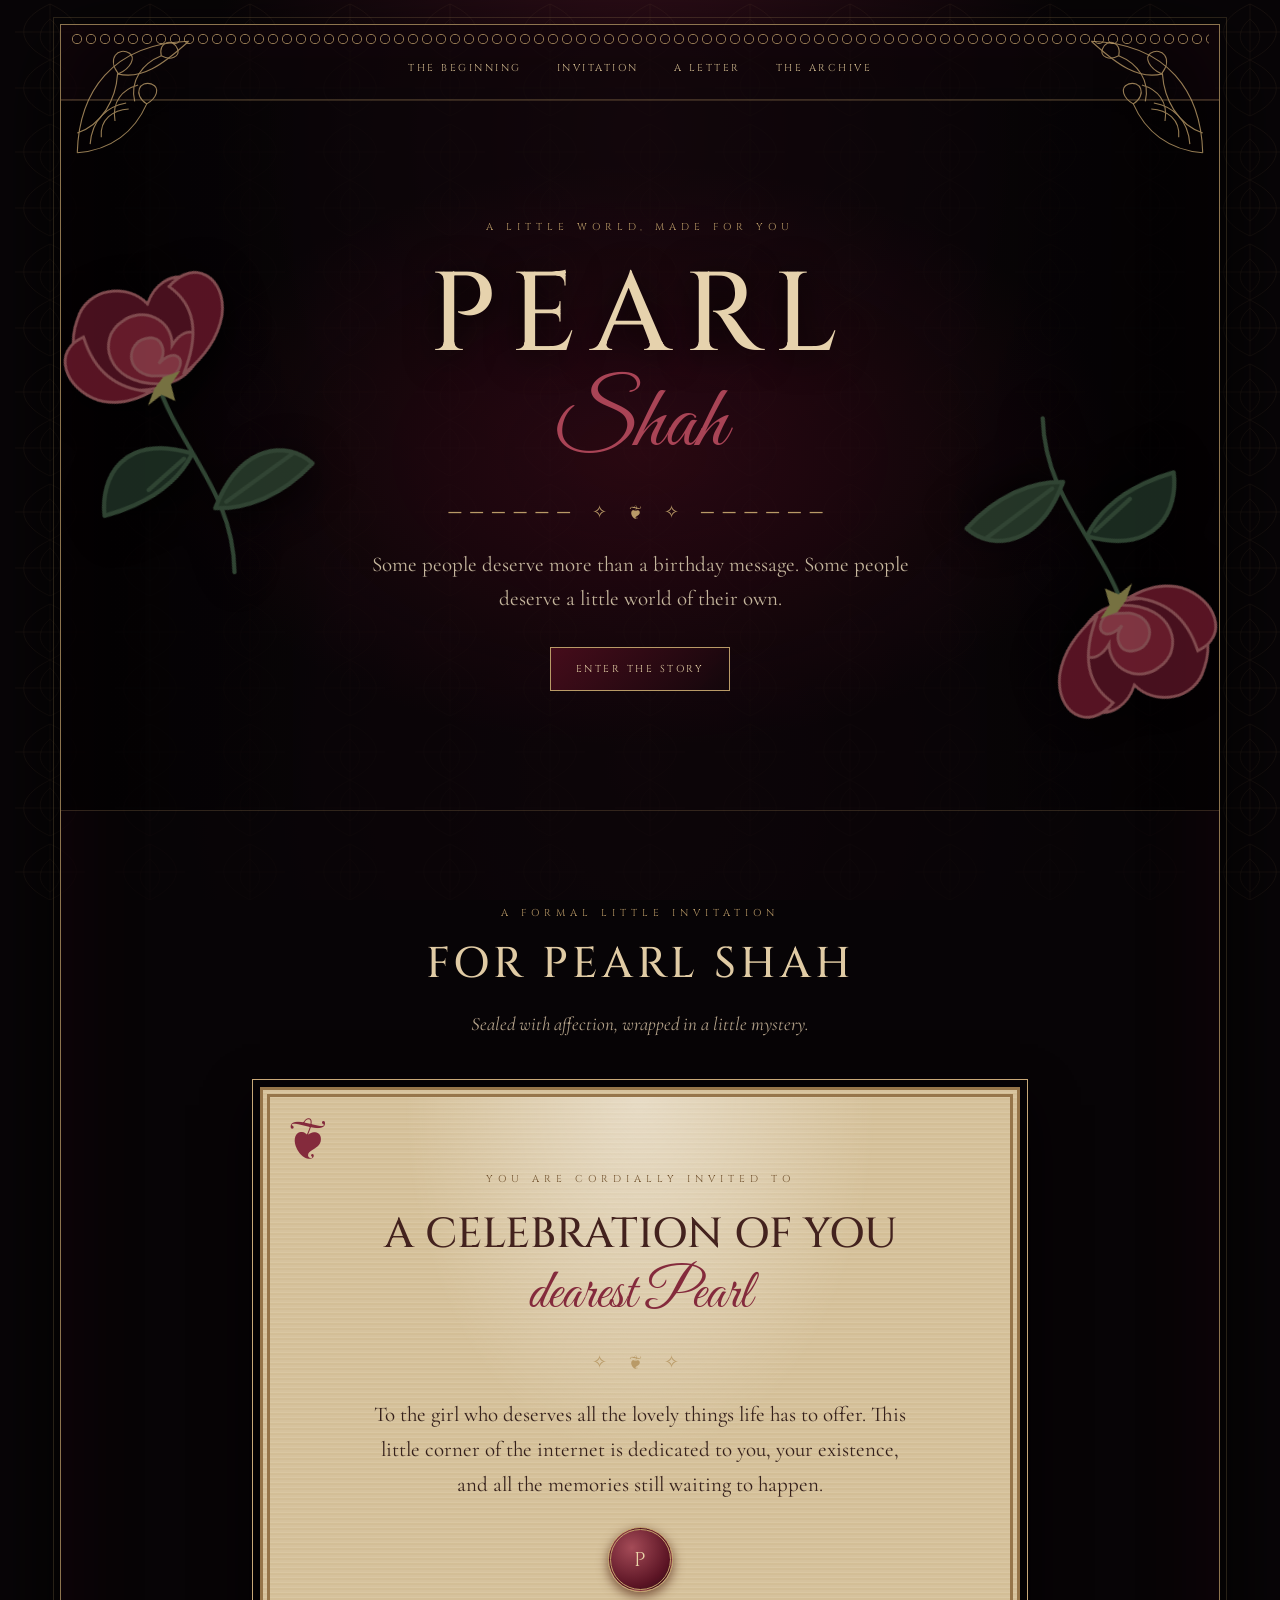
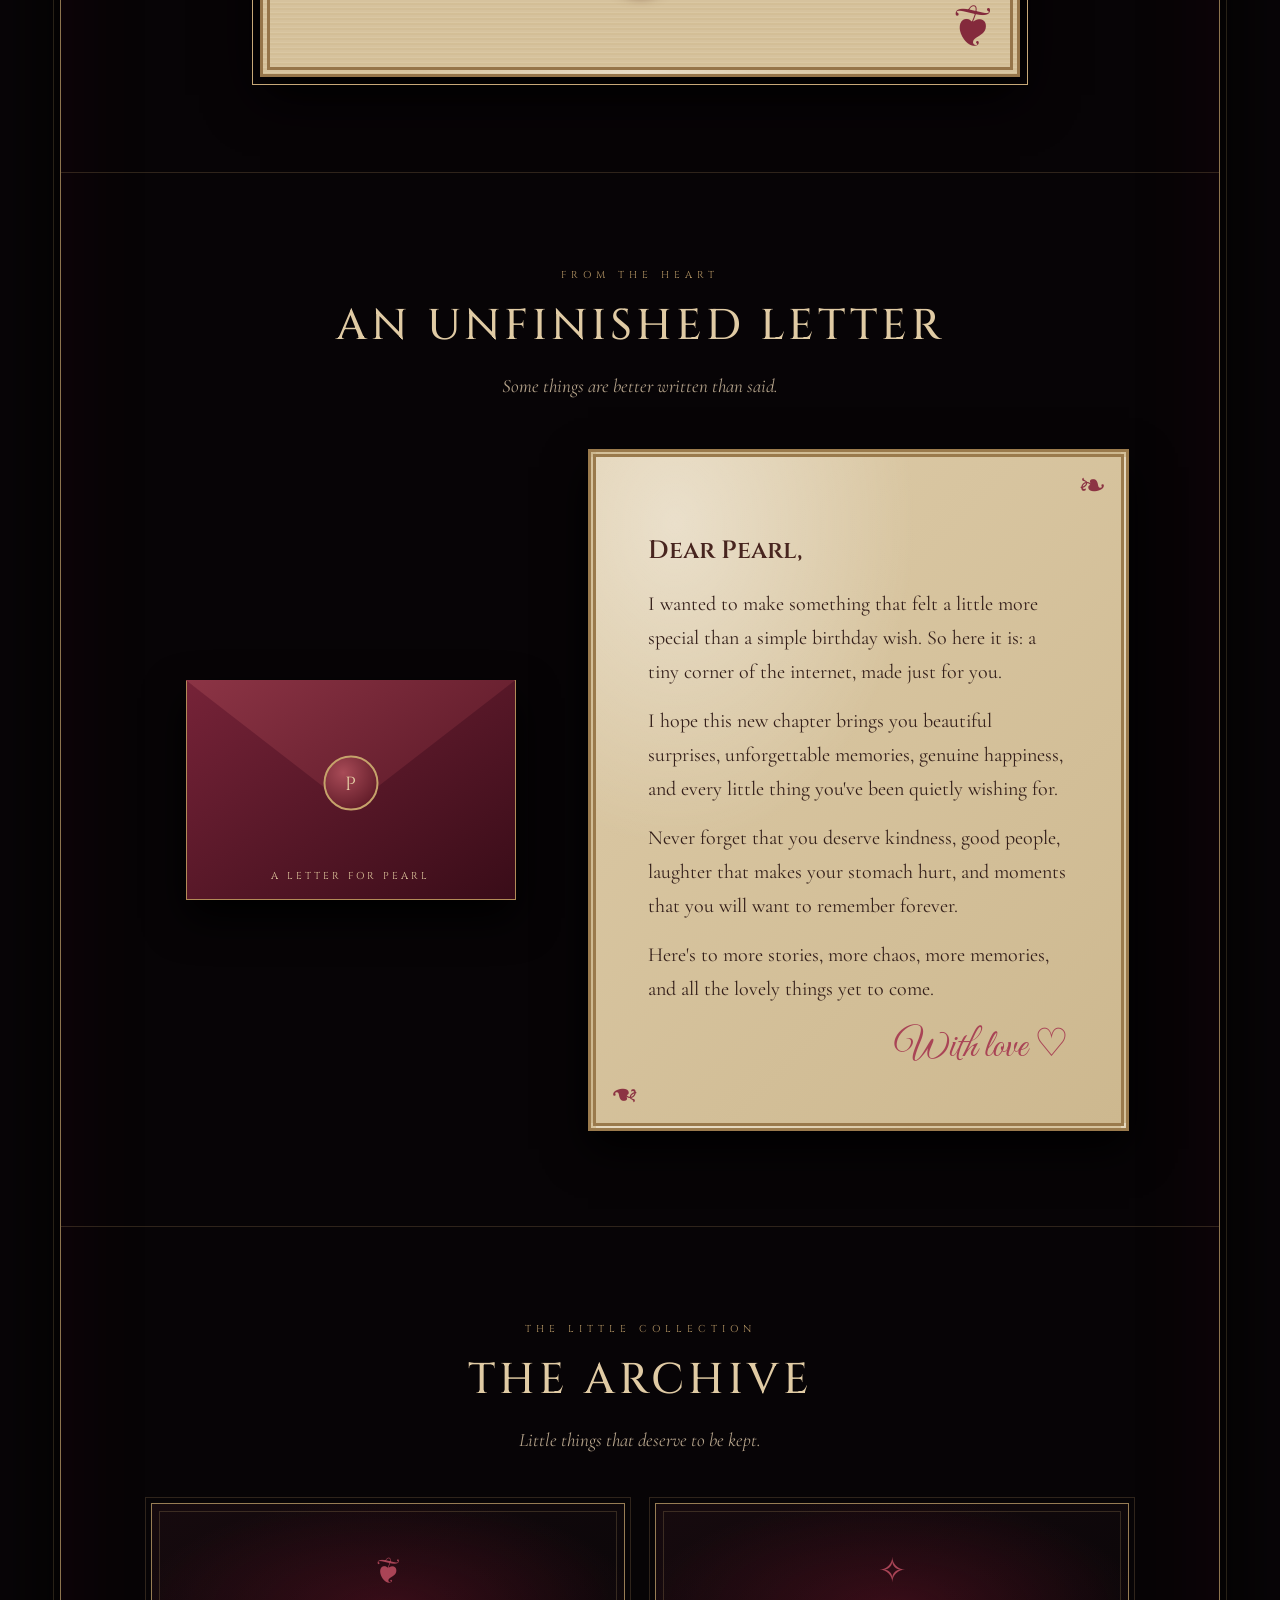
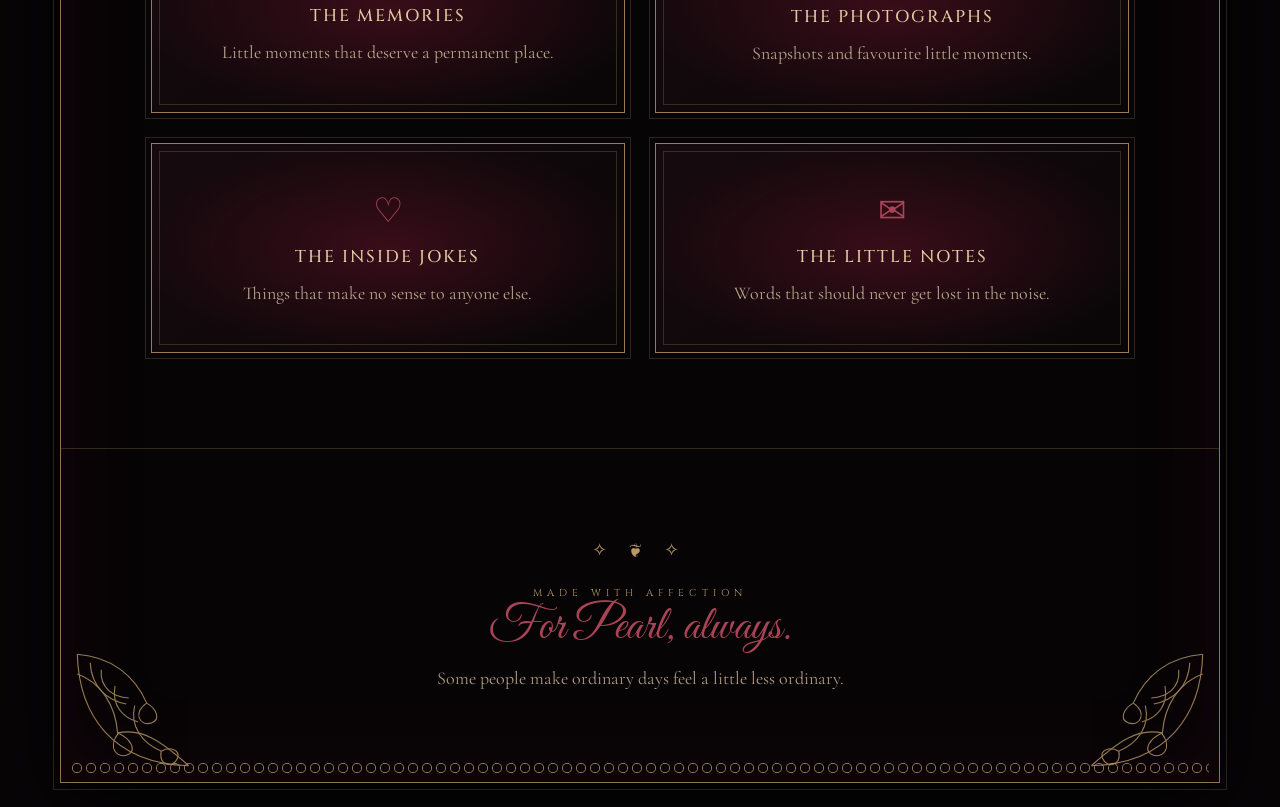
==== index.html @ f8aeea73 "Redesign Pearl Shah birthday website with gothic details and interactive sections" ====
<!DOCTYPE html>
<html lang="en">
<head>
<meta charset="UTF-8">
<meta name="viewport" content="width=device-width, initial-scale=1">
<meta name="theme-color" content="#090507">
<title>For Pearl Shah ♡</title>
<link rel="preconnect" href="https://fonts.googleapis.com">
<link href="https://fonts.googleapis.com/css2?family=Cinzel:wght@400;500;600;700&family=Cormorant+Garamond:ital,wght@0,400;0,500;0,600;1,400;1,500&family=Great+Vibes&display=swap" rel="stylesheet">
<style>
:root{--night:#080507;--wine:#260811;--red:#7d1d31;--rose:#a13a4d;--gold:#b99a67;--lightgold:#e0cba4;--paper:#d8c5a0;--ink:#35201b}
*{box-sizing:border-box}html{scroll-behavior:smooth;scroll-padding-top:25px}body{margin:0;background:#080507;color:var(--lightgold);font-family:'Cormorant Garamond',serif;overflow-x:hidden}
body:before{content:"";position:fixed;inset:0;z-index:-2;background:radial-gradient(ellipse at 50% 15%,#39101d 0,transparent 48%),radial-gradient(ellipse at 50% 85%,#210a12 0,transparent 50%),#080507}
body:after{content:"";position:fixed;inset:0;z-index:-1;pointer-events:none;opacity:.22;background-image:url("data:image/svg+xml,%3Csvg xmlns='http://www.w3.org/2000/svg' width='100' height='120' viewBox='0 0 100 120'%3E%3Cg fill='none' stroke='%23a27c50' stroke-width='.7' opacity='.65'%3E%3Cpath d='M50 4C15 20 15 43 50 60C85 43 85 20 50 4ZM50 60C15 77 15 100 50 116C85 100 85 77 50 60ZM50 4V116M15 32H85M15 88H85'/%3E%3Cpath d='M50 19C37 30 37 43 50 52C63 43 63 30 50 19ZM50 68C37 79 37 92 50 101C63 92 63 79 50 68Z'/%3E%3C/g%3E%3C/svg%3E");background-size:100px 120px}
a{color:inherit;text-decoration:none}button{font:inherit}.shell{width:min(1160px,94%);margin:24px auto;border:1px solid rgba(185,154,103,.75);outline:1px solid rgba(185,154,103,.2);outline-offset:6px;position:relative;background:rgba(8,5,7,.78);box-shadow:0 20px 80px #000,inset 0 0 90px rgba(88,13,31,.15)}
.shell:before,.shell:after{content:"";position:absolute;left:10px;right:10px;height:12px;pointer-events:none;opacity:.8;background:radial-gradient(circle at 6px 6px,transparent 4px,var(--gold) 4.5px,transparent 5.5px);background-size:14px 12px}
.shell:before{top:8px}.shell:after{bottom:8px}
.corner{position:absolute;width:120px;height:120px;z-index:3;pointer-events:none;color:var(--gold);opacity:.8}.corner svg{width:100%;height:100%}.corner.tl{top:12px;left:12px}.corner.tr{top:12px;right:12px;transform:scaleX(-1)}.corner.bl{bottom:12px;left:12px;transform:scaleY(-1)}.corner.br{bottom:12px;right:12px;transform:scale(-1)}
.topline{height:1px;background:linear-gradient(90deg,transparent,var(--gold),transparent);margin:0 9%}
nav{display:flex;justify-content:center;align-items:center;gap:clamp(12px,3vw,35px);flex-wrap:wrap;padding:36px 20px 24px;border-bottom:1px solid rgba(185,154,103,.28)}
nav a,.eyebrow,.btn{font-family:'Cinzel',serif;text-transform:uppercase;letter-spacing:2.5px;font-size:10px}
nav a{color:#d0b98e;transition:.3s}nav a:hover{color:white;text-shadow:0 0 12px #a13a4d}
.hero{min-height:710px;display:grid;place-items:center;text-align:center;padding:100px 25px;position:relative;isolation:isolate;overflow:hidden;background:radial-gradient(ellipse at center,rgba(94,15,35,.35),transparent 58%)}
.hero:before{content:"";position:absolute;inset:0;z-index:-1;background:linear-gradient(90deg,rgba(0,0,0,.6),transparent 24%,transparent 76%,rgba(0,0,0,.6))}
.hero-rose{position:absolute;width:clamp(150px,25vw,310px);opacity:.7;filter:drop-shadow(0 10px 20px #000);pointer-events:none}.hero-rose.left{left:-45px;top:18%;transform:rotate(-24deg)}.hero-rose.right{right:-45px;bottom:7%;transform:rotate(155deg)}
.hero-content{position:relative;z-index:1}.eyebrow{color:var(--gold);letter-spacing:5px}.hero h1{font:500 clamp(48px,10vw,112px)/1.05 'Cinzel',serif;letter-spacing:.12em;color:#e6d2ad;text-shadow:0 4px 35px #000;margin:24px 0 0}.script{font-family:'Great Vibes',cursive;color:#a94456;font-size:clamp(48px,8vw,88px);line-height:1.15}.ornament{color:var(--gold);letter-spacing:9px;margin:25px 0;font-size:18px}.hero p{font-size:21px;line-height:1.6;color:#c5b69d;max-width:540px;margin:24px auto 32px}
.btn{display:inline-flex;align-items:center;justify-content:center;border:1px solid var(--gold);padding:14px 25px;color:#e3cda5;background:linear-gradient(135deg,rgba(86,15,33,.75),rgba(20,7,12,.85));cursor:pointer;transition:.3s}.btn:hover{background:var(--gold);color:#17090d;box-shadow:0 0 25px rgba(185,154,103,.3)}
section{padding:95px clamp(22px,7vw,90px);border-top:1px solid rgba(185,154,103,.22);position:relative;scroll-margin-top:15px}
.heading{text-align:center;margin:0 auto 52px}.heading h2{font:500 clamp(25px,5vw,43px) 'Cinzel',serif;letter-spacing:4px;color:#e0cba4;margin:15px 0}.heading p{font-style:italic;font-size:19px;color:#b4a38a}
.invitation{max-width:760px;margin:auto;position:relative;text-align:center;padding:clamp(45px,7vw,75px) 35px;color:var(--ink);background:radial-gradient(ellipse at 50% 0,rgba(255,255,255,.42),transparent 45%),repeating-linear-gradient(0deg,#d6c29d 0,#d6c29d 2px,#d0ba90 3px,#ddcba8 5px);border:10px double #96754a;outline:1px solid #c7a878;outline-offset:7px;box-shadow:0 18px 50px #000}
.invitation:before,.invitation:after{content:"❦";position:absolute;color:#842a3c;font-size:55px}.invitation:before{top:8px;left:18px}.invitation:after{bottom:8px;right:18px}.invitation .eyebrow{color:#72532f}.invitation h3{font:500 clamp(24px,5vw,42px) 'Cinzel',serif;margin:20px 0 0;color:#43221e}.invitation .script{font-size:55px;color:#842a3c}.invitation p{font-size:21px;line-height:1.65;max-width:550px;margin:22px auto}.seal{width:65px;height:65px;margin:25px auto 0;border-radius:50%;display:grid;place-items:center;color:#ead4a9;font:20px 'Cinzel',serif;background:radial-gradient(circle at 35% 30%,#a44b57,#5b1424 68%,#2b0a12);border:3px double #c5a36c;box-shadow:0 4px 12px #765038}
.letter-layout{display:grid;grid-template-columns:.85fr 1.15fr;gap:38px;align-items:center}.envelope-stage{display:grid;place-items:center;min-height:330px}.envelope{width:min(100%,330px);height:220px;position:relative;cursor:pointer;filter:drop-shadow(0 18px 20px #000);transition:transform .4s}.envelope:hover{transform:translateY(-7px) rotate(-1deg)}.env-back{position:absolute;inset:0;background:#49101d;border:1px solid #b28b58}.env-front{position:absolute;inset:0;background:linear-gradient(145deg,#762338,#390c18);clip-path:polygon(0 0,50% 55%,100% 0,100% 100%,0 100%);border:1px solid #b28b58}.env-flap{position:absolute;inset:0;background:linear-gradient(145deg,#8c3445,#4b101e);clip-path:polygon(0 0,100% 0,50% 58%);transform-origin:top;transition:transform .65s;z-index:2}.envelope.open .env-flap{transform:rotateX(180deg)}.wax{position:absolute;z-index:3;top:47%;left:50%;transform:translate(-50%,-50%);width:55px;height:55px;border-radius:50%;display:grid;place-items:center;background:radial-gradient(circle at 35% 30%,#a84b57,#50101d);border:2px solid #c6a36b;color:#e5cfa5;font:19px 'Cinzel',serif;transition:.3s}.envelope.open .wax{opacity:0}.env-label{position:absolute;z-index:4;bottom:17px;width:100%;text-align:center;font:10px 'Cinzel',serif;letter-spacing:3px;color:#e3cba0}
.letter-paper{position:relative;padding:clamp(30px,5vw,52px);color:var(--ink);background:radial-gradient(ellipse at 15% 10%,rgba(255,255,255,.42),transparent 38%),linear-gradient(135deg,#ddcba8,#cdb88f);border:8px double #9a7a4c;box-shadow:0 18px 40px #000}.letter-paper:before,.letter-paper:after{content:"❧";position:absolute;color:#8c3443;font-size:34px}.letter-paper:before{top:8px;right:15px}.letter-paper:after{bottom:8px;left:15px;transform:rotate(180deg)}.letter-paper h3{font:600 25px 'Cinzel',serif;color:#48251f;margin-bottom:20px}.letter-paper p{font-size:20px;line-height:1.7;margin:0 0 15px}.letter-paper .script{text-align:right;font-size:39px;margin-top:20px}
.archive-grid{display:grid;grid-template-columns:repeat(2,minmax(0,1fr));gap:30px}.archive-card{position:relative;min-height:210px;padding:32px 25px;text-align:center;border:1px solid rgba(185,154,103,.8);outline:1px solid rgba(185,154,103,.22);outline-offset:5px;background:radial-gradient(ellipse at center,rgba(91,17,35,.55),transparent 75%),linear-gradient(145deg,#160a0e,#090608);cursor:pointer;transition:.35s;overflow:hidden}.archive-card:before{content:"";position:absolute;inset:7px;border:1px solid rgba(185,154,103,.24);pointer-events:none}.archive-card:hover{transform:translateY(-6px);box-shadow:0 15px 35px #000,0 0 20px rgba(125,29,49,.2)}.archive-card .symbol{font-size:34px;color:#a94456;margin-bottom:13px}.archive-card h3{font:500 17px 'Cinzel',serif;letter-spacing:2px;color:#e0cba4;margin:0 0 12px}.archive-card p{font-size:18px;line-height:1.45;color:#b7a58c;margin:0}
footer{text-align:center;padding:65px 20px 75px;border-top:1px solid rgba(185,154,103,.25)}footer .script{font-size:48px}footer p{font-size:18px;color:#ad9b82;margin-top:12px}
.modal{position:fixed;inset:0;z-index:1100;background:rgba(0,0,0,.82);display:none;place-items:center;padding:20px;backdrop-filter:blur(8px)}.modal.show{display:grid}.modal-card{position:relative;width:min(620px,100%);padding:48px 35px;text-align:center;color:var(--ink);background:linear-gradient(135deg,#e0cfad,#cdb88f);border:9px double #98774c;box-shadow:0 20px 70px #000}.modal-card h3{font:500 25px 'Cinzel',serif;margin-bottom:18px;color:#48251f}.modal-card p{font-size:21px;line-height:1.6}.close{position:absolute;right:12px;top:8px;border:0;background:none;color:#5c2930;font-size:30px;cursor:pointer}.modal-card .script{font-size:38px;margin-top:20px}
#smoke{position:fixed;inset:0;z-index:1050;pointer-events:none;opacity:0;visibility:hidden;overflow:hidden;background:radial-gradient(ellipse at 20% 50%,rgba(125,76,83,.5),transparent 45%),radial-gradient(ellipse at 80% 50%,rgba(48,43,47,.9),transparent 50%),rgba(4,2,4,.85)}#smoke.active{visibility:visible;animation:smokewipe 1.15s ease-in-out forwards}#smoke:before,#smoke:after{content:"";position:absolute;width:150%;height:75%;left:-25%;border-radius:50%;filter:blur(38px);background:radial-gradient(ellipse,rgba(161,128,126,.35),transparent 65%),radial-gradient(ellipse at 70% 40%,rgba(92,43,58,.5),transparent 60%)}#smoke:before{top:0;animation:windA 1.15s ease-in-out}#smoke:after{bottom:-15%;animation:windB 1.15s ease-in-out}@keyframes smokewipe{0%{opacity:0}25%,72%{opacity:1}100%{opacity:0;visibility:hidden}}@keyframes windA{0%{transform:translateX(-45%) rotate(-8deg)}50%{transform:translateX(8%) rotate(5deg)}100%{transform:translateX(55%) rotate(-5deg)}}@keyframes windB{0%{transform:translateX(45%) rotate(8deg)}50%{transform:translateX(-8%) rotate(-5deg)}100%{transform:translateX(-55%) rotate(5deg)}}
.petal{position:fixed;top:-25px;z-index:1040;pointer-events:none;color:#963044;animation:fall 2.5s linear forwards}@keyframes fall{to{transform:translate(100px,110vh) rotate(500deg);opacity:0}}
@media(max-width:720px){.shell{width:92%;margin:15px auto}.hero{min-height:590px;padding:80px 18px}.hero-rose{width:180px;opacity:.35}.hero-rose.left{left:-85px}.hero-rose.right{right:-85px}section{padding:72px 22px}.letter-layout{grid-template-columns:1fr;gap:12px}.envelope-stage{min-height:260px}.archive-grid{grid-template-columns:1fr}.corner{width:75px;height:75px}nav{gap:15px;padding-top:32px}nav a{font-size:9px}}
@media(prefers-reduced-motion:reduce){html{scroll-behavior:auto}*,*:before,*:after{animation-duration:.01ms!important;transition-duration:.01ms!important}}
</style>
</head>
<body>
<svg aria-hidden="true" width="0" height="0" style="position:absolute">
<symbol id="rose" viewBox="0 0 220 260">
<g fill="none" stroke="#426047" stroke-width="3" stroke-linecap="round" stroke-linejoin="round">
<path d="M110 104C104 155 128 199 105 252"/><path d="M112 163C72 129 45 153 37 178C70 183 95 177 112 163Z" fill="#243b2c"/><path d="M111 205C145 171 177 181 187 204C158 216 131 215 111 205Z" fill="#304b35"/>
<path d="M73 174L105 164M120 204L177 192"/>
</g>
<g fill="#65172a" stroke="#b66b70" stroke-width="2">
<path d="M110 111C65 101 52 68 76 43C91 25 119 33 126 53C148 30 176 51 166 78C158 100 135 111 110 111Z"/>
<path d="M110 108C76 93 83 60 105 57C122 53 138 70 130 87C147 75 158 91 143 103C133 111 120 113 110 108Z" fill="#8f263c"/>
<path d="M108 101C91 90 102 72 115 75C127 77 125 91 116 95C132 88 137 102 122 107Z" fill="#b34b5c"/>
<path d="M75 56C50 56 48 84 66 101C78 111 91 112 103 111C80 99 72 80 75 56Z" fill="#7c1d32"/>
<path d="M145 48C170 36 185 59 171 82C161 97 144 105 129 109C151 88 157 68 145 48Z" fill="#7a1b31"/>
</g>
<g fill="#a7a05c"><path d="M106 110l-9 9 12-3 7 8 2-12 10-6-13-1z"/></g>
</symbol>
<symbol id="corner-art" viewBox="0 0 140 140">
<g fill="none" stroke="currentColor" stroke-width="1.3">
<path d="M5 135C7 65 45 8 135 5M5 112C34 102 50 73 52 43C80 50 104 33 135 5M5 135C45 132 72 110 86 78"/>
<path d="M20 125C22 96 40 81 62 77M33 117C31 96 47 85 65 84M49 98C45 75 58 61 76 56M72 75C66 51 81 31 103 22"/>
<path d="M53 43C39 25 53 11 66 19C73 24 68 36 53 43ZM86 78C69 67 78 50 92 55C102 59 98 71 86 78ZM103 22C99 5 117 1 122 14C125 23 114 28 103 22Z"/>
</g></symbol>
</svg>
<div id="smoke"></div>
<div class="modal" id="modal" role="dialog" aria-modal="true" aria-labelledby="modal-title">
 <div class="modal-card"><button class="close" aria-label="Close" onclick="closeModal()">×</button><div class="eyebrow" style="color:#84623d">A little keepsake</div><h3 id="modal-title">For Pearl</h3><p id="modal-copy"></p><div class="script">♡</div></div>
</div>
<div class="shell">
 <div class="corner tl"><svg><use href="#corner-art"/></svg></div><div class="corner tr"><svg><use href="#corner-art"/></svg></div><div class="corner bl"><svg><use href="#corner-art"/></svg></div><div class="corner br"><svg><use href="#corner-art"/></svg></div>
 <nav><a href="#home">The beginning</a><a href="#invitation">Invitation</a><a href="#letter">A letter</a><a href="#archive">The archive</a></nav>
 <main>
 <section class="hero" id="home">
  <svg class="hero-rose left" viewBox="0 0 220 260"><use href="#rose"/></svg><svg class="hero-rose right" viewBox="0 0 220 260"><use href="#rose"/></svg>
  <div class="hero-content"><div class="eyebrow">A little world, made for you</div><h1>PEARL</h1><div class="script">Shah</div><div class="ornament">────── ✧ ❦ ✧ ──────</div><p>Some people deserve more than a birthday message. Some people deserve a little world of their own.</p><a class="btn" href="#invitation">Enter the story</a></div>
 </section>
 <section id="invitation"><div class="heading"><div class="eyebrow">A formal little invitation</div><h2>FOR PEARL SHAH</h2><p>Sealed with affection, wrapped in a little mystery.</p></div>
  <div class="invitation"><div class="eyebrow">You are cordially invited to</div><h3>A CELEBRATION OF YOU</h3><div class="script">dearest Pearl</div><div class="ornament">✧ ❦ ✧</div><p>To the girl who deserves all the lovely things life has to offer. This little corner of the internet is dedicated to you, your existence, and all the memories still waiting to happen.</p><div class="seal">P</div></div>
 </section>
 <section id="letter"><div class="heading"><div class="eyebrow">From the heart</div><h2>AN UNFINISHED LETTER</h2><p>Some things are better written than said.</p></div>
  <div class="letter-layout">
   <div class="envelope-stage"><div class="envelope" id="envelope" role="button" tabindex="0" aria-label="Open Pearl's letter"><div class="env-back"></div><div class="env-flap"></div><div class="env-front"></div><div class="wax">P</div><div class="env-label">A LETTER FOR PEARL</div></div></div>
   <article class="letter-paper"><h3>Dear Pearl,</h3><p>I wanted to make something that felt a little more special than a simple birthday wish. So here it is: a tiny corner of the internet, made just for you.</p><p>I hope this new chapter brings you beautiful surprises, unforgettable memories, genuine happiness, and every little thing you've been quietly wishing for.</p><p>Never forget that you deserve kindness, good people, laughter that makes your stomach hurt, and moments that you will want to remember forever.</p><p>Here's to more stories, more chaos, more memories, and all the lovely things yet to come.</p><div class="script">With love ♡</div></article>
  </div>
 </section>
 <section id="archive"><div class="heading"><div class="eyebrow">The little collection</div><h2>THE ARCHIVE</h2><p>Little things that deserve to be kept.</p></div>
  <div class="archive-grid">
   <button class="archive-card" data-title="The memories" data-copy="The silly moments, the long conversations, the unexpected adventures, and all the tiny memories that somehow become the best ones."><div class="symbol">❦</div><h3>THE MEMORIES</h3><p>Little moments that deserve a permanent place.</p></button>
   <button class="archive-card" data-title="The photographs" data-copy="A collection of snapshots, favourite pictures, and moments worth looking back on. Add your favourite photographs to this little archive."><div class="symbol">✧</div><h3>THE PHOTOGRAPHS</h3><p>Snapshots and favourite little moments.</p></button>
   <button class="archive-card" data-title="The inside jokes" data-copy="The jokes that make absolutely no sense to anyone else. The references that need no explanation. The kind of chaos that is simply yours."><div class="symbol">♡</div><h3>THE INSIDE JOKES</h3><p>Things that make no sense to anyone else.</p></button>
   <button class="archive-card" data-title="The little notes" data-copy="A small reminder: you are appreciated, you are celebrated, and you deserve so many good things. Keep this note for the days you need a little reminder."><div class="symbol">✉</div><h3>THE LITTLE NOTES</h3><p>Words that should never get lost in the noise.</p></button>
  </div>
 </section>
 </main>
 <footer><div class="ornament">✧ ❦ ✧</div><div class="eyebrow">Made with affection</div><div class="script">For Pearl, always.</div><p>Some people make ordinary days feel a little less ordinary.</p></footer>
</div>
<script>
const smoke=document.getElementById('smoke');
let transitionLock=false;
function petals(){for(let i=0;i<10;i++){const p=document.createElement('span');p.className='petal';p.textContent=Math.random()>.5?'✿':'❧';p.style.left=Math.random()*100+'vw';p.style.animationDelay=Math.random()*.45+'s';p.style.fontSize=(12+Math.random()*14)+'px';document.body.appendChild(p);setTimeout(()=>p.remove(),3000)}}
function goTo(target){const section=document.querySelector(target);if(!section)return;if(transitionLock){section.scrollIntoView({behavior:'smooth'});return}transitionLock=true;smoke.classList.remove('active');void smoke.offsetWidth;smoke.classList.add('active');petals();setTimeout(()=>section.scrollIntoView({behavior:matchMedia('(prefers-reduced-motion: reduce)').matches?'auto':'smooth',block:'start'}),390);setTimeout(()=>{smoke.classList.remove('active');transitionLock=false},1250)}
document.querySelectorAll('nav a,.hero .btn').forEach(a=>a.addEventListener('click',e=>{const target=a.getAttribute('href');if(target?.startsWith('#')){e.preventDefault();goTo(target)}}));
const modal=document.getElementById('modal');
function openModal(title,copy){document.getElementById('modal-title').textContent=title;document.getElementById('modal-copy').textContent=copy;modal.classList.add('show');document.body.style.overflow='hidden'}
function closeModal(){modal.classList.remove('show');document.body.style.overflow=''}
document.querySelectorAll('.archive-card').forEach(card=>card.addEventListener('click',()=>openModal(card.dataset.title,card.dataset.copy)));
modal.addEventListener('click',e=>{if(e.target===modal)closeModal()});
document.addEventListener('keydown',e=>{if(e.key==='Escape')closeModal()});
const envelope=document.getElementById('envelope');
function openLetter(){envelope.classList.toggle('open');openModal('A letter for Pearl','Dear Pearl, this little letter is a reminder that you deserve happiness, kindness, laughter, and a year filled with beautiful memories. I hope this page makes you feel celebrated. With love ♡')}
envelope.addEventListener('click',openLetter);envelope.addEventListener('keydown',e=>{if(e.key==='Enter'||e.key===' '){e.preventDefault();openLetter()}});
</script>
</body>
</html>
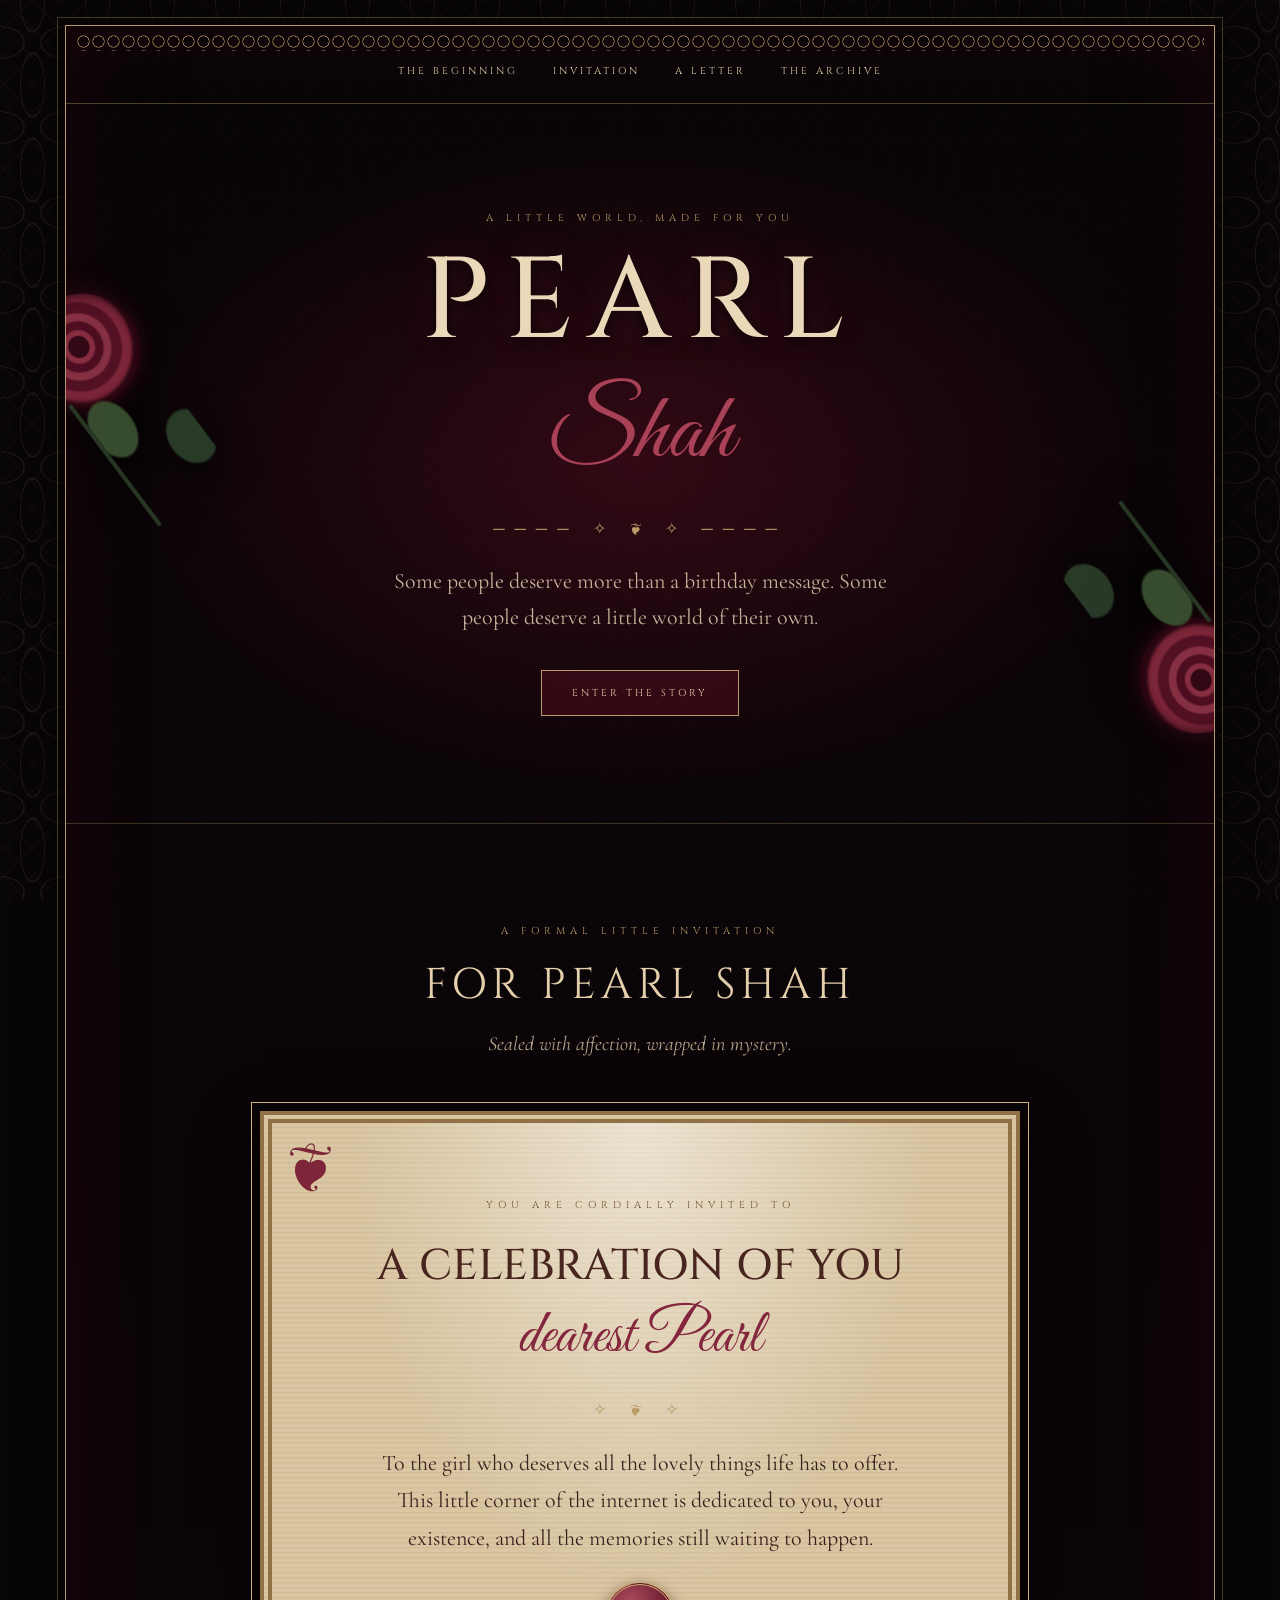
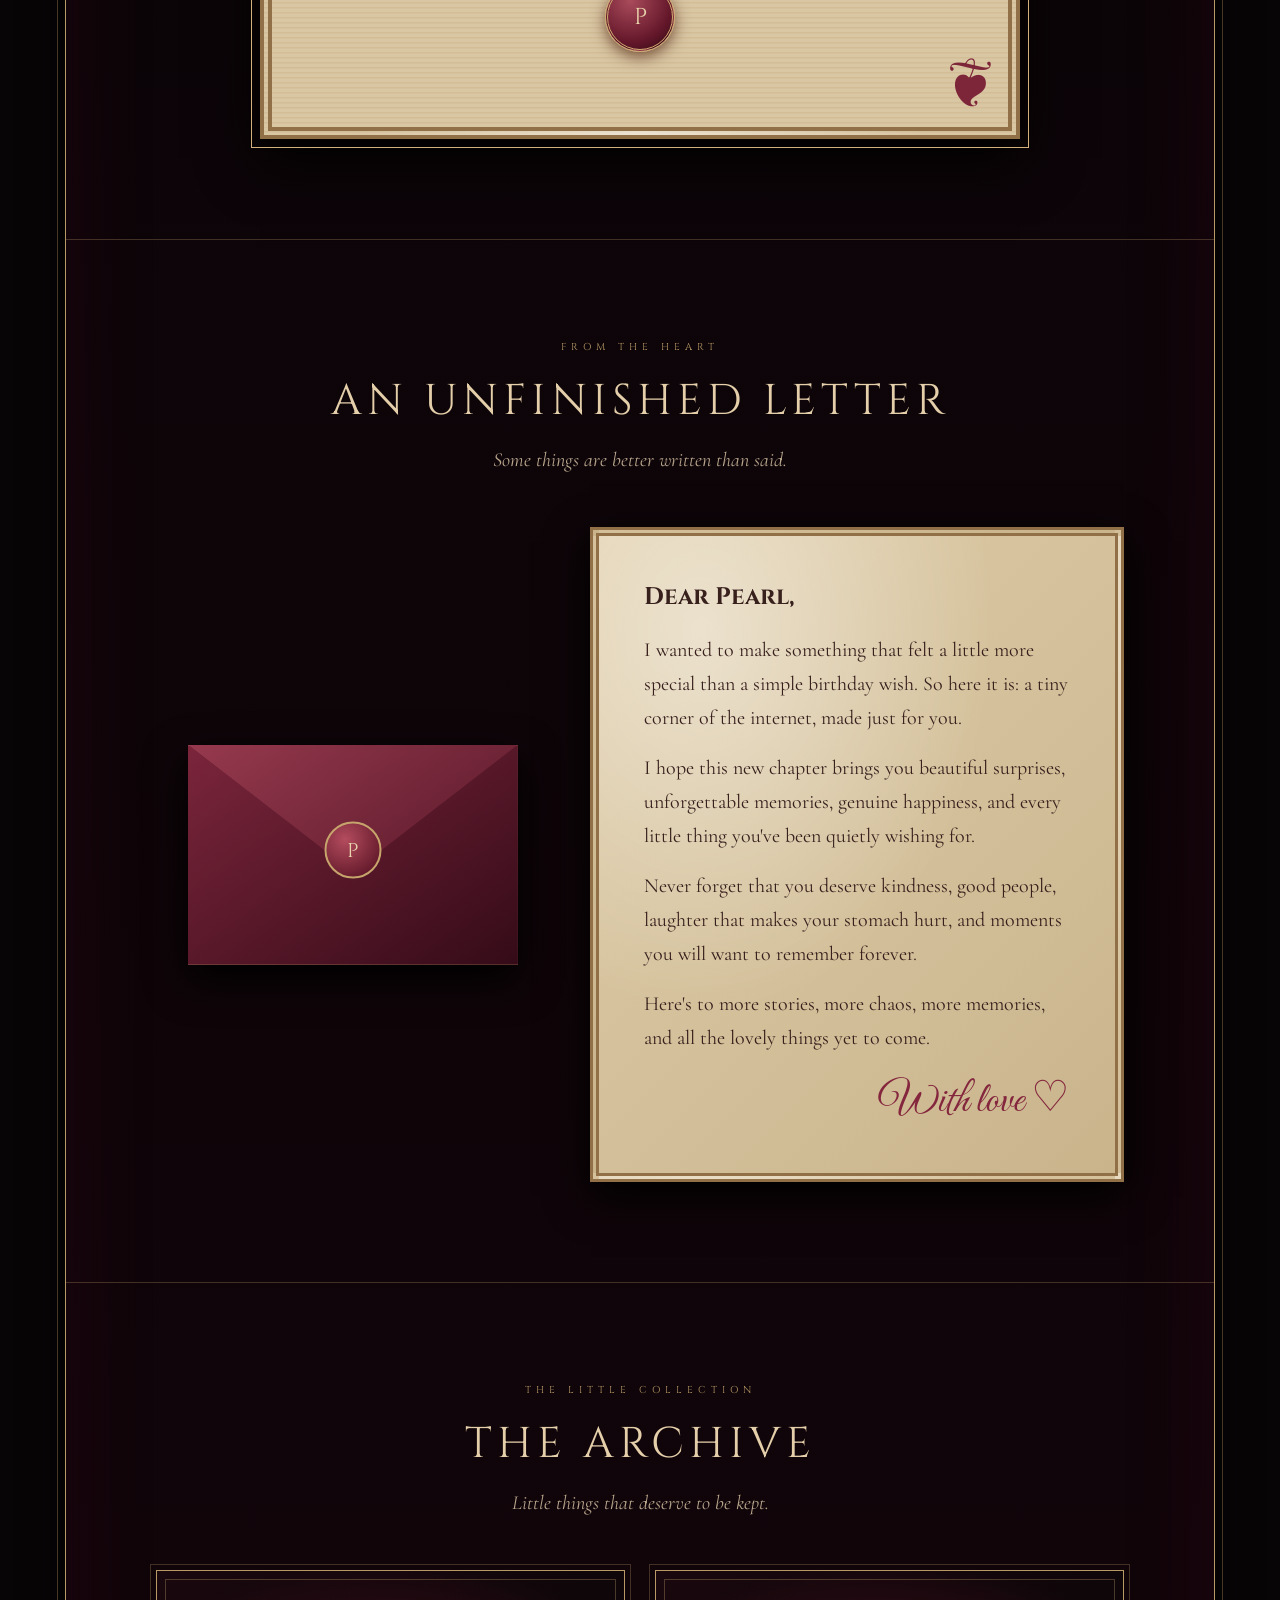
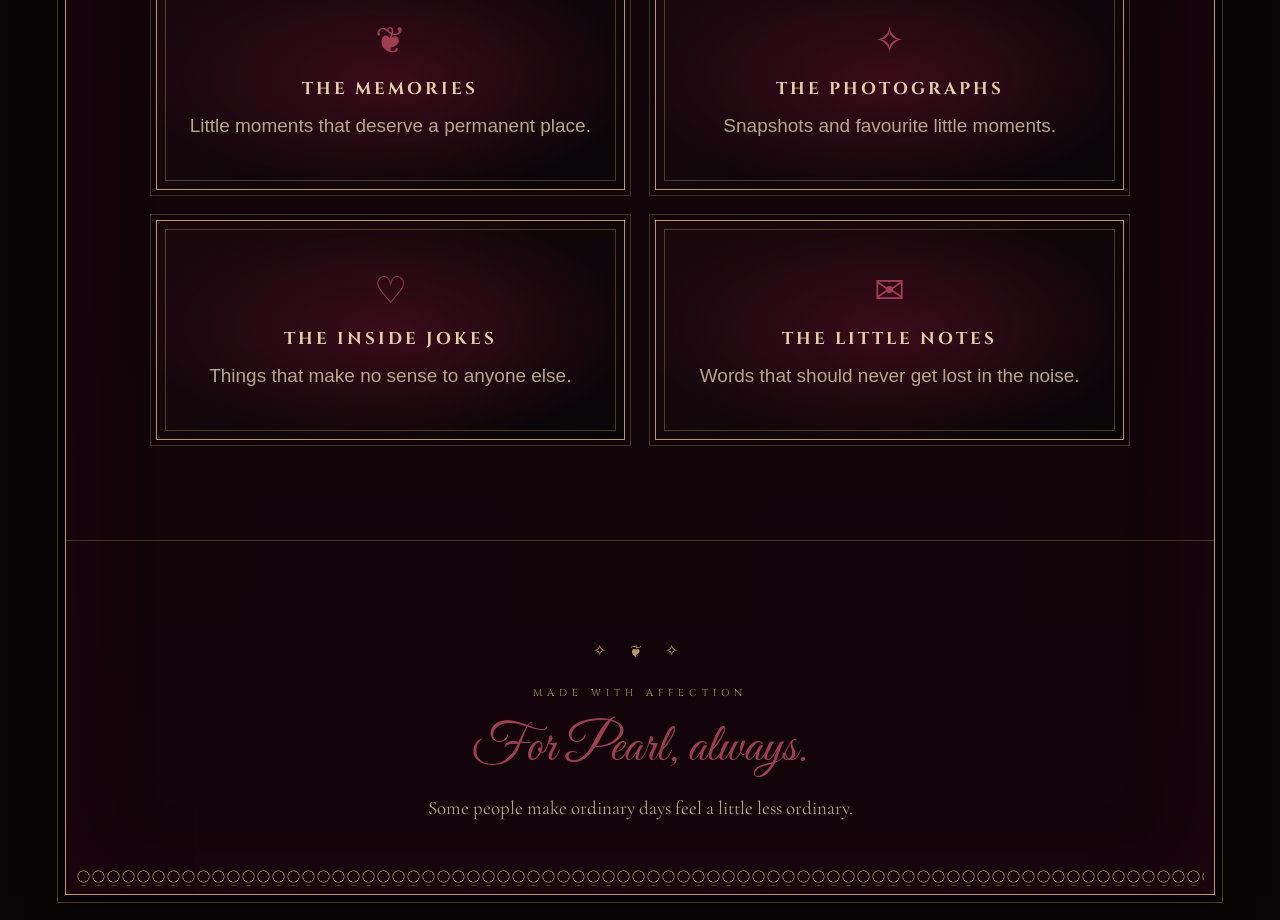
==== commit aa8407ca: "Update index.html" ====
--- a/index.html
+++ b/index.html
@@ -1,115 +1,1223 @@
+
 <!DOCTYPE html>
 <html lang="en">
 <head>
 <meta charset="UTF-8">
-<meta name="viewport" content="width=device-width, initial-scale=1">
-<meta name="theme-color" content="#090507">
+<meta name="viewport" content="width=device-width, initial-scale=1.0">
 <title>For Pearl Shah ♡</title>
-<link rel="preconnect" href="https://fonts.googleapis.com">
+
 <link href="https://fonts.googleapis.com/css2?family=Cinzel:wght@400;500;600;700&family=Cormorant+Garamond:ital,wght@0,400;0,500;0,600;1,400;1,500&family=Great+Vibes&display=swap" rel="stylesheet">
+
 <style>
-:root{--night:#080507;--wine:#260811;--red:#7d1d31;--rose:#a13a4d;--gold:#b99a67;--lightgold:#e0cba4;--paper:#d8c5a0;--ink:#35201b}
-*{box-sizing:border-box}html{scroll-behavior:smooth;scroll-padding-top:25px}body{margin:0;background:#080507;color:var(--lightgold);font-family:'Cormorant Garamond',serif;overflow-x:hidden}
-body:before{content:"";position:fixed;inset:0;z-index:-2;background:radial-gradient(ellipse at 50% 15%,#39101d 0,transparent 48%),radial-gradient(ellipse at 50% 85%,#210a12 0,transparent 50%),#080507}
-body:after{content:"";position:fixed;inset:0;z-index:-1;pointer-events:none;opacity:.22;background-image:url("data:image/svg+xml,%3Csvg xmlns='http://www.w3.org/2000/svg' width='100' height='120' viewBox='0 0 100 120'%3E%3Cg fill='none' stroke='%23a27c50' stroke-width='.7' opacity='.65'%3E%3Cpath d='M50 4C15 20 15 43 50 60C85 43 85 20 50 4ZM50 60C15 77 15 100 50 116C85 100 85 77 50 60ZM50 4V116M15 32H85M15 88H85'/%3E%3Cpath d='M50 19C37 30 37 43 50 52C63 43 63 30 50 19ZM50 68C37 79 37 92 50 101C63 92 63 79 50 68Z'/%3E%3C/g%3E%3C/svg%3E");background-size:100px 120px}
-a{color:inherit;text-decoration:none}button{font:inherit}.shell{width:min(1160px,94%);margin:24px auto;border:1px solid rgba(185,154,103,.75);outline:1px solid rgba(185,154,103,.2);outline-offset:6px;position:relative;background:rgba(8,5,7,.78);box-shadow:0 20px 80px #000,inset 0 0 90px rgba(88,13,31,.15)}
-.shell:before,.shell:after{content:"";position:absolute;left:10px;right:10px;height:12px;pointer-events:none;opacity:.8;background:radial-gradient(circle at 6px 6px,transparent 4px,var(--gold) 4.5px,transparent 5.5px);background-size:14px 12px}
-.shell:before{top:8px}.shell:after{bottom:8px}
-.corner{position:absolute;width:120px;height:120px;z-index:3;pointer-events:none;color:var(--gold);opacity:.8}.corner svg{width:100%;height:100%}.corner.tl{top:12px;left:12px}.corner.tr{top:12px;right:12px;transform:scaleX(-1)}.corner.bl{bottom:12px;left:12px;transform:scaleY(-1)}.corner.br{bottom:12px;right:12px;transform:scale(-1)}
-.topline{height:1px;background:linear-gradient(90deg,transparent,var(--gold),transparent);margin:0 9%}
-nav{display:flex;justify-content:center;align-items:center;gap:clamp(12px,3vw,35px);flex-wrap:wrap;padding:36px 20px 24px;border-bottom:1px solid rgba(185,154,103,.28)}
-nav a,.eyebrow,.btn{font-family:'Cinzel',serif;text-transform:uppercase;letter-spacing:2.5px;font-size:10px}
-nav a{color:#d0b98e;transition:.3s}nav a:hover{color:white;text-shadow:0 0 12px #a13a4d}
-.hero{min-height:710px;display:grid;place-items:center;text-align:center;padding:100px 25px;position:relative;isolation:isolate;overflow:hidden;background:radial-gradient(ellipse at center,rgba(94,15,35,.35),transparent 58%)}
-.hero:before{content:"";position:absolute;inset:0;z-index:-1;background:linear-gradient(90deg,rgba(0,0,0,.6),transparent 24%,transparent 76%,rgba(0,0,0,.6))}
-.hero-rose{position:absolute;width:clamp(150px,25vw,310px);opacity:.7;filter:drop-shadow(0 10px 20px #000);pointer-events:none}.hero-rose.left{left:-45px;top:18%;transform:rotate(-24deg)}.hero-rose.right{right:-45px;bottom:7%;transform:rotate(155deg)}
-.hero-content{position:relative;z-index:1}.eyebrow{color:var(--gold);letter-spacing:5px}.hero h1{font:500 clamp(48px,10vw,112px)/1.05 'Cinzel',serif;letter-spacing:.12em;color:#e6d2ad;text-shadow:0 4px 35px #000;margin:24px 0 0}.script{font-family:'Great Vibes',cursive;color:#a94456;font-size:clamp(48px,8vw,88px);line-height:1.15}.ornament{color:var(--gold);letter-spacing:9px;margin:25px 0;font-size:18px}.hero p{font-size:21px;line-height:1.6;color:#c5b69d;max-width:540px;margin:24px auto 32px}
-.btn{display:inline-flex;align-items:center;justify-content:center;border:1px solid var(--gold);padding:14px 25px;color:#e3cda5;background:linear-gradient(135deg,rgba(86,15,33,.75),rgba(20,7,12,.85));cursor:pointer;transition:.3s}.btn:hover{background:var(--gold);color:#17090d;box-shadow:0 0 25px rgba(185,154,103,.3)}
-section{padding:95px clamp(22px,7vw,90px);border-top:1px solid rgba(185,154,103,.22);position:relative;scroll-margin-top:15px}
-.heading{text-align:center;margin:0 auto 52px}.heading h2{font:500 clamp(25px,5vw,43px) 'Cinzel',serif;letter-spacing:4px;color:#e0cba4;margin:15px 0}.heading p{font-style:italic;font-size:19px;color:#b4a38a}
-.invitation{max-width:760px;margin:auto;position:relative;text-align:center;padding:clamp(45px,7vw,75px) 35px;color:var(--ink);background:radial-gradient(ellipse at 50% 0,rgba(255,255,255,.42),transparent 45%),repeating-linear-gradient(0deg,#d6c29d 0,#d6c29d 2px,#d0ba90 3px,#ddcba8 5px);border:10px double #96754a;outline:1px solid #c7a878;outline-offset:7px;box-shadow:0 18px 50px #000}
-.invitation:before,.invitation:after{content:"❦";position:absolute;color:#842a3c;font-size:55px}.invitation:before{top:8px;left:18px}.invitation:after{bottom:8px;right:18px}.invitation .eyebrow{color:#72532f}.invitation h3{font:500 clamp(24px,5vw,42px) 'Cinzel',serif;margin:20px 0 0;color:#43221e}.invitation .script{font-size:55px;color:#842a3c}.invitation p{font-size:21px;line-height:1.65;max-width:550px;margin:22px auto}.seal{width:65px;height:65px;margin:25px auto 0;border-radius:50%;display:grid;place-items:center;color:#ead4a9;font:20px 'Cinzel',serif;background:radial-gradient(circle at 35% 30%,#a44b57,#5b1424 68%,#2b0a12);border:3px double #c5a36c;box-shadow:0 4px 12px #765038}
-.letter-layout{display:grid;grid-template-columns:.85fr 1.15fr;gap:38px;align-items:center}.envelope-stage{display:grid;place-items:center;min-height:330px}.envelope{width:min(100%,330px);height:220px;position:relative;cursor:pointer;filter:drop-shadow(0 18px 20px #000);transition:transform .4s}.envelope:hover{transform:translateY(-7px) rotate(-1deg)}.env-back{position:absolute;inset:0;background:#49101d;border:1px solid #b28b58}.env-front{position:absolute;inset:0;background:linear-gradient(145deg,#762338,#390c18);clip-path:polygon(0 0,50% 55%,100% 0,100% 100%,0 100%);border:1px solid #b28b58}.env-flap{position:absolute;inset:0;background:linear-gradient(145deg,#8c3445,#4b101e);clip-path:polygon(0 0,100% 0,50% 58%);transform-origin:top;transition:transform .65s;z-index:2}.envelope.open .env-flap{transform:rotateX(180deg)}.wax{position:absolute;z-index:3;top:47%;left:50%;transform:translate(-50%,-50%);width:55px;height:55px;border-radius:50%;display:grid;place-items:center;background:radial-gradient(circle at 35% 30%,#a84b57,#50101d);border:2px solid #c6a36b;color:#e5cfa5;font:19px 'Cinzel',serif;transition:.3s}.envelope.open .wax{opacity:0}.env-label{position:absolute;z-index:4;bottom:17px;width:100%;text-align:center;font:10px 'Cinzel',serif;letter-spacing:3px;color:#e3cba0}
-.letter-paper{position:relative;padding:clamp(30px,5vw,52px);color:var(--ink);background:radial-gradient(ellipse at 15% 10%,rgba(255,255,255,.42),transparent 38%),linear-gradient(135deg,#ddcba8,#cdb88f);border:8px double #9a7a4c;box-shadow:0 18px 40px #000}.letter-paper:before,.letter-paper:after{content:"❧";position:absolute;color:#8c3443;font-size:34px}.letter-paper:before{top:8px;right:15px}.letter-paper:after{bottom:8px;left:15px;transform:rotate(180deg)}.letter-paper h3{font:600 25px 'Cinzel',serif;color:#48251f;margin-bottom:20px}.letter-paper p{font-size:20px;line-height:1.7;margin:0 0 15px}.letter-paper .script{text-align:right;font-size:39px;margin-top:20px}
-.archive-grid{display:grid;grid-template-columns:repeat(2,minmax(0,1fr));gap:30px}.archive-card{position:relative;min-height:210px;padding:32px 25px;text-align:center;border:1px solid rgba(185,154,103,.8);outline:1px solid rgba(185,154,103,.22);outline-offset:5px;background:radial-gradient(ellipse at center,rgba(91,17,35,.55),transparent 75%),linear-gradient(145deg,#160a0e,#090608);cursor:pointer;transition:.35s;overflow:hidden}.archive-card:before{content:"";position:absolute;inset:7px;border:1px solid rgba(185,154,103,.24);pointer-events:none}.archive-card:hover{transform:translateY(-6px);box-shadow:0 15px 35px #000,0 0 20px rgba(125,29,49,.2)}.archive-card .symbol{font-size:34px;color:#a94456;margin-bottom:13px}.archive-card h3{font:500 17px 'Cinzel',serif;letter-spacing:2px;color:#e0cba4;margin:0 0 12px}.archive-card p{font-size:18px;line-height:1.45;color:#b7a58c;margin:0}
-footer{text-align:center;padding:65px 20px 75px;border-top:1px solid rgba(185,154,103,.25)}footer .script{font-size:48px}footer p{font-size:18px;color:#ad9b82;margin-top:12px}
-.modal{position:fixed;inset:0;z-index:1100;background:rgba(0,0,0,.82);display:none;place-items:center;padding:20px;backdrop-filter:blur(8px)}.modal.show{display:grid}.modal-card{position:relative;width:min(620px,100%);padding:48px 35px;text-align:center;color:var(--ink);background:linear-gradient(135deg,#e0cfad,#cdb88f);border:9px double #98774c;box-shadow:0 20px 70px #000}.modal-card h3{font:500 25px 'Cinzel',serif;margin-bottom:18px;color:#48251f}.modal-card p{font-size:21px;line-height:1.6}.close{position:absolute;right:12px;top:8px;border:0;background:none;color:#5c2930;font-size:30px;cursor:pointer}.modal-card .script{font-size:38px;margin-top:20px}
-#smoke{position:fixed;inset:0;z-index:1050;pointer-events:none;opacity:0;visibility:hidden;overflow:hidden;background:radial-gradient(ellipse at 20% 50%,rgba(125,76,83,.5),transparent 45%),radial-gradient(ellipse at 80% 50%,rgba(48,43,47,.9),transparent 50%),rgba(4,2,4,.85)}#smoke.active{visibility:visible;animation:smokewipe 1.15s ease-in-out forwards}#smoke:before,#smoke:after{content:"";position:absolute;width:150%;height:75%;left:-25%;border-radius:50%;filter:blur(38px);background:radial-gradient(ellipse,rgba(161,128,126,.35),transparent 65%),radial-gradient(ellipse at 70% 40%,rgba(92,43,58,.5),transparent 60%)}#smoke:before{top:0;animation:windA 1.15s ease-in-out}#smoke:after{bottom:-15%;animation:windB 1.15s ease-in-out}@keyframes smokewipe{0%{opacity:0}25%,72%{opacity:1}100%{opacity:0;visibility:hidden}}@keyframes windA{0%{transform:translateX(-45%) rotate(-8deg)}50%{transform:translateX(8%) rotate(5deg)}100%{transform:translateX(55%) rotate(-5deg)}}@keyframes windB{0%{transform:translateX(45%) rotate(8deg)}50%{transform:translateX(-8%) rotate(-5deg)}100%{transform:translateX(-55%) rotate(5deg)}}
-.petal{position:fixed;top:-25px;z-index:1040;pointer-events:none;color:#963044;animation:fall 2.5s linear forwards}@keyframes fall{to{transform:translate(100px,110vh) rotate(500deg);opacity:0}}
-@media(max-width:720px){.shell{width:92%;margin:15px auto}.hero{min-height:590px;padding:80px 18px}.hero-rose{width:180px;opacity:.35}.hero-rose.left{left:-85px}.hero-rose.right{right:-85px}section{padding:72px 22px}.letter-layout{grid-template-columns:1fr;gap:12px}.envelope-stage{min-height:260px}.archive-grid{grid-template-columns:1fr}.corner{width:75px;height:75px}nav{gap:15px;padding-top:32px}nav a{font-size:9px}}
-@media(prefers-reduced-motion:reduce){html{scroll-behavior:auto}*,*:before,*:after{animation-duration:.01ms!important;transition-duration:.01ms!important}}
+/* =================================
+   THEME
+================================= */
+
+:root {
+  --black: #080507;
+  --wine: #260812;
+  --burgundy: #4b0d1c;
+  --red: #791c32;
+  --gold: #b99a67;
+  --pale-gold: #e4cfaa;
+  --paper: #d8c5a0;
+  --ink: #38201d;
+}
+
+* {
+  margin: 0;
+  padding: 0;
+  box-sizing: border-box;
+}
+
+html {
+  scroll-behavior: smooth;
+}
+
+body {
+  background: var(--black);
+  color: var(--pale-gold);
+  font-family: 'Cormorant Garamond', serif;
+  overflow-x: hidden;
+}
+
+/* =================================
+   DAMASK WALLPAPER
+================================= */
+
+body::before {
+  content: "";
+  position: fixed;
+  inset: 0;
+  z-index: -3;
+
+  background:
+    radial-gradient(ellipse at center,
+      rgba(93, 13, 35, .35),
+      transparent 65%),
+    repeating-linear-gradient(
+      45deg,
+      transparent 0 18px,
+      rgba(145, 103, 70, .035) 19px 20px
+    ),
+    repeating-linear-gradient(
+      -45deg,
+      transparent 0 18px,
+      rgba(145, 103, 70, .035) 19px 20px
+    ),
+    #080507;
+}
+
+/* Ornamental wallpaper pattern */
+
+body::after {
+  content: "";
+  position: fixed;
+  inset: 0;
+  z-index: -2;
+  pointer-events: none;
+  opacity: .18;
+
+  background-image:
+    radial-gradient(ellipse at 50% 0%,
+      transparent 25%,
+      #9b704c 26%,
+      transparent 28%),
+    radial-gradient(ellipse at 50% 100%,
+      transparent 25%,
+      #9b704c 26%,
+      transparent 28%),
+    radial-gradient(ellipse at 0% 50%,
+      transparent 25%,
+      #9b704c 26%,
+      transparent 28%),
+    radial-gradient(ellipse at 100% 50%,
+      transparent 25%,
+      #9b704c 26%,
+      transparent 28%);
+
+  background-size: 65px 85px;
+}
+
+/* =================================
+   MAIN FRAME
+================================= */
+
+.frame {
+  width: min(1150px, 94%);
+  margin: 25px auto;
+  position: relative;
+
+  border: 1px solid var(--gold);
+  outline: 1px solid rgba(185,154,103,.35);
+  outline-offset: 7px;
+
+  background:
+    linear-gradient(
+      rgba(8,5,7,.91),
+      rgba(20,5,11,.94)
+    );
+
+  box-shadow:
+    0 0 35px #000,
+    inset 0 0 90px rgba(90,12,34,.2);
+}
+
+/* Lace-like frame edges */
+
+.frame::before,
+.frame::after {
+  content: "";
+  position: absolute;
+  left: 10px;
+  right: 10px;
+  height: 17px;
+  z-index: 5;
+  pointer-events: none;
+
+  background:
+    radial-gradient(circle,
+      transparent 5px,
+      var(--gold) 5.5px,
+      transparent 6.5px);
+
+  background-size: 15px 15px;
+}
+
+.frame::before {
+  top: 8px;
+}
+
+.frame::after {
+  bottom: 8px;
+}
+
+/* =================================
+   NAVIGATION
+================================= */
+
+nav {
+  display: flex;
+  justify-content: center;
+  flex-wrap: wrap;
+  gap: 35px;
+
+  padding: 38px 20px 25px;
+
+  border-bottom: 1px solid rgba(185,154,103,.4);
+}
+
+nav a {
+  font-family: 'Cinzel', serif;
+  font-size: 10px;
+  letter-spacing: 3px;
+  text-transform: uppercase;
+
+  color: var(--pale-gold);
+  text-decoration: none;
+  transition: .4s;
+}
+
+nav a:hover {
+  color: white;
+  text-shadow: 0 0 15px #a43a52;
+}
+
+/* =================================
+   SECTION DIVIDERS
+================================= */
+
+section {
+  position: relative;
+  padding: 100px clamp(22px, 7vw, 90px);
+  border-bottom: 1px solid rgba(185,154,103,.3);
+  scroll-margin-top: 20px;
+}
+
+.section-heading {
+  text-align: center;
+  margin-bottom: 55px;
+}
+
+.small-title {
+  font-family: 'Cinzel', serif;
+  font-size: 10px;
+  letter-spacing: 5px;
+  text-transform: uppercase;
+  color: var(--gold);
+}
+
+.section-heading h2 {
+  font-family: 'Cinzel', serif;
+  font-size: clamp(27px, 5vw, 43px);
+  font-weight: 400;
+  letter-spacing: 5px;
+  margin: 18px 0;
+  color: var(--pale-gold);
+}
+
+.section-heading p {
+  font-size: 20px;
+  font-style: italic;
+  color: #b8a58c;
+}
+
+.divider {
+  text-align: center;
+  color: var(--gold);
+  letter-spacing: 10px;
+  margin: 25px 0;
+}
+
+/* =================================
+   HERO
+================================= */
+
+.hero {
+  min-height: 720px;
+  display: grid;
+  place-items: center;
+  text-align: center;
+  overflow: hidden;
+
+  background:
+    radial-gradient(ellipse at center,
+      rgba(105,15,39,.42),
+      transparent 65%);
+}
+
+.hero-content {
+  position: relative;
+  z-index: 2;
+}
+
+.hero h1 {
+  font-family: 'Cinzel', serif;
+  font-size: clamp(55px, 11vw, 115px);
+  font-weight: 500;
+  letter-spacing: 15px;
+  color: #ead8b9;
+
+  text-shadow:
+    0 5px 15px #000,
+    0 0 30px rgba(132,34,56,.4);
+}
+
+.hero .script {
+  font-family: 'Great Vibes', cursive;
+  font-size: clamp(55px, 9vw, 95px);
+  color: #a94157;
+  margin-top: -5px;
+}
+
+.hero p {
+  max-width: 520px;
+  margin: 25px auto 35px;
+  font-size: 22px;
+  line-height: 1.6;
+  color: #c5b49b;
+}
+
+/* Rose-like CSS decoration */
+
+.rose {
+  position: absolute;
+  width: 210px;
+  height: 240px;
+  opacity: .8;
+  filter: drop-shadow(0 15px 20px #000);
+  pointer-events: none;
+}
+
+.rose::before {
+  content: "";
+  position: absolute;
+  width: 115px;
+  height: 115px;
+  top: 25px;
+  left: 40px;
+  border-radius: 50%;
+
+  background:
+    radial-gradient(ellipse at 48% 45%,
+      #3a0918 0 12%,
+      #a63850 13% 18%,
+      #5e1028 20% 28%,
+      #a33c51 30% 37%,
+      #64142b 39% 49%,
+      #9c3048 52% 60%,
+      #3b0919 65%);
+
+  box-shadow:
+    inset 0 0 15px #21040c,
+    0 0 25px rgba(113,20,44,.5);
+}
+
+.rose::after {
+  content: "";
+  position: absolute;
+  width: 90px;
+  height: 150px;
+  top: 115px;
+  left: 75px;
+  border-left: 4px solid #30452d;
+  transform: rotate(-12deg);
+
+  background:
+    radial-gradient(ellipse at 20% 30%,
+      #435d39 0 20%,
+      transparent 22%),
+    radial-gradient(ellipse at 85% 65%,
+      #30482f 0 20%,
+      transparent 22%);
+}
+
+.rose.left {
+  left: -65px;
+  top: 22%;
+  transform: rotate(-25deg);
+}
+
+.rose.right {
+  right: -65px;
+  bottom: 8%;
+  transform: rotate(155deg);
+}
+
+.button {
+  display: inline-block;
+  padding: 15px 30px;
+
+  border: 1px solid var(--gold);
+  background: rgba(65,10,25,.7);
+
+  color: var(--pale-gold);
+  font-family: 'Cinzel', serif;
+  font-size: 10px;
+  letter-spacing: 3px;
+  text-transform: uppercase;
+  text-decoration: none;
+
+  transition: .4s;
+}
+
+.button:hover {
+  background: var(--gold);
+  color: var(--black);
+  box-shadow: 0 0 25px rgba(185,154,103,.4);
+}
+
+/* =================================
+   INVITATION CARD
+================================= */
+
+.invitation {
+  max-width: 760px;
+  margin: auto;
+  position: relative;
+  text-align: center;
+
+  padding: 75px 35px;
+
+  color: var(--ink);
+
+  background:
+    radial-gradient(ellipse at 50% 0%,
+      rgba(255,255,255,.5),
+      transparent 55%),
+    repeating-linear-gradient(
+      0deg,
+      #d9c6a3 0 3px,
+      #d2bd97 4px 5px
+    );
+
+  border: 12px double #927047;
+  outline: 1px solid #d2b17c;
+  outline-offset: 8px;
+
+  box-shadow: 0 20px 55px #000;
+}
+
+.invitation::before,
+.invitation::after {
+  content: "❦";
+  position: absolute;
+  color: #7e2639;
+  font-size: 65px;
+}
+
+.invitation::before {
+  top: 5px;
+  left: 15px;
+}
+
+.invitation::after {
+  bottom: 5px;
+  right: 15px;
+}
+
+.invitation h3 {
+  font-family: 'Cinzel', serif;
+  font-size: clamp(25px, 5vw, 43px);
+  color: #48251f;
+  font-weight: 500;
+  margin: 25px 0 5px;
+}
+
+.invitation .script {
+  font-family: 'Great Vibes', cursive;
+  font-size: 60px;
+  color: #84263d;
+}
+
+.invitation p {
+  max-width: 550px;
+  margin: 25px auto;
+  font-size: 22px;
+  line-height: 1.7;
+}
+
+.seal {
+  height: 70px;
+  width: 70px;
+  margin: 25px auto 0;
+
+  display: grid;
+  place-items: center;
+
+  border-radius: 50%;
+  border: 3px double #d1ad72;
+
+  background:
+    radial-gradient(circle at 35% 25%,
+      #a94b5b,
+      #64172a 65%,
+      #2c0812);
+
+  color: #ead5ad;
+  font-family: 'Cinzel', serif;
+  font-size: 23px;
+
+  box-shadow: 0 5px 15px #755038;
+}
+
+/* =================================
+   LETTER AND ENVELOPE
+================================= */
+
+.letter-layout {
+  display: grid;
+  grid-template-columns: .85fr 1.15fr;
+  gap: 40px;
+  align-items: center;
+}
+
+.envelope-area {
+  min-height: 340px;
+  display: grid;
+  place-items: center;
+}
+
+.envelope {
+  width: min(100%, 330px);
+  height: 220px;
+  position: relative;
+  cursor: pointer;
+  filter: drop-shadow(0 15px 20px #000);
+  transition: .4s;
+}
+
+.envelope:hover {
+  transform: translateY(-7px);
+}
+
+.envelope-back {
+  position: absolute;
+  inset: 0;
+  background: #4c0e20;
+  border: 1px solid var(--gold);
+}
+
+.envelope-front {
+  position: absolute;
+  inset: 0;
+
+  background: linear-gradient(145deg,#7b253b,#350b18);
+
+  clip-path: polygon(
+    0 0,
+    50% 58%,
+    100% 0,
+    100% 100%,
+    0 100%
+  );
+}
+
+.envelope-flap {
+  position: absolute;
+  inset: 0;
+  z-index: 2;
+
+  background: linear-gradient(145deg,#96394e,#4a1020);
+
+  clip-path: polygon(0 0,100% 0,50% 58%);
+  transform-origin: top;
+  transition: .7s;
+}
+
+.envelope.open .envelope-flap {
+  transform: rotateX(180deg);
+}
+
+.wax-seal {
+  position: absolute;
+  z-index: 3;
+  top: 48%;
+  left: 50%;
+  transform: translate(-50%,-50%);
+
+  width: 57px;
+  height: 57px;
+  border-radius: 50%;
+
+  display: grid;
+  place-items: center;
+
+  background: radial-gradient(circle at 35% 30%,#b34c5e,#4e0c1d);
+  border: 2px solid #c6a46c;
+
+  color: #ead5ae;
+  font-family: 'Cinzel', serif;
+  font-size: 20px;
+
+  transition: .4s;
+}
+
+.envelope.open .wax-seal {
+  opacity: 0;
+}
+
+.letter-paper {
+  padding: 45px;
+
+  color: var(--ink);
+
+  background:
+    radial-gradient(ellipse at 20% 15%,
+      rgba(255,255,255,.45),
+      transparent 50%),
+    linear-gradient(135deg,#dfcda9,#c9b48c);
+
+  border: 9px double #927047;
+  box-shadow: 0 15px 40px #000;
+
+  position: relative;
+}
+
+.letter-paper h3 {
+  font-family: 'Cinzel', serif;
+  font-size: 24px;
+  margin-bottom: 20px;
+}
+
+.letter-paper p {
+  font-size: 20px;
+  line-height: 1.7;
+  margin-bottom: 16px;
+}
+
+.letter-paper .script {
+  text-align: right;
+  font-family: 'Great Vibes', cursive;
+  font-size: 43px;
+  color: #84263d;
+}
+
+/* =================================
+   ARCHIVE CARDS
+================================= */
+
+.archive-grid {
+  display: grid;
+  grid-template-columns: repeat(2,1fr);
+  gap: 30px;
+}
+
+.archive-card {
+  position: relative;
+  min-height: 220px;
+  padding: 35px 25px;
+
+  text-align: center;
+  color: var(--pale-gold);
+
+  border: 1px solid var(--gold);
+  outline: 1px solid rgba(185,154,103,.3);
+  outline-offset: 5px;
+
+  background:
+    radial-gradient(ellipse at center,
+      rgba(100,16,39,.5),
+      transparent 75%),
+    linear-gradient(145deg,#19080e,#080507);
+
+  cursor: pointer;
+  transition: .4s;
+}
+
+.archive-card::before {
+  content: "";
+  position: absolute;
+  inset: 8px;
+  border: 1px solid rgba(185,154,103,.35);
+  pointer-events: none;
+}
+
+.archive-card:hover {
+  transform: translateY(-7px);
+  box-shadow: 0 15px 35px #000;
+}
+
+.archive-card .symbol {
+  color: #a13d52;
+  font-size: 37px;
+  margin-bottom: 15px;
+}
+
+.archive-card h3 {
+  font-family: 'Cinzel', serif;
+  font-size: 17px;
+  letter-spacing: 3px;
+  margin-bottom: 12px;
+}
+
+.archive-card p {
+  color: #b7a58d;
+  font-size: 19px;
+  line-height: 1.5;
+}
+
+/* =================================
+   FOOTER
+================================= */
+
+footer {
+  text-align: center;
+  padding: 75px 20px;
+}
+
+footer .script {
+  font-family: 'Great Vibes', cursive;
+  color: #a13d52;
+  font-size: 53px;
+  margin: 15px 0;
+}
+
+footer p {
+  color: #b7a58d;
+  font-size: 19px;
+}
+
+/* =================================
+   MODAL
+================================= */
+
+.modal {
+  position: fixed;
+  inset: 0;
+  z-index: 1000;
+
+  display: none;
+  place-items: center;
+  padding: 20px;
+
+  background: rgba(0,0,0,.85);
+  backdrop-filter: blur(8px);
+}
+
+.modal.show {
+  display: grid;
+}
+
+.modal-content {
+  width: min(600px,100%);
+  padding: 45px 30px;
+
+  text-align: center;
+  color: var(--ink);
+
+  background: linear-gradient(135deg,#e0cfad,#cdb88f);
+  border: 10px double #98774c;
+}
+
+.modal-content h3 {
+  font-family: 'Cinzel', serif;
+  margin: 15px 0;
+}
+
+.modal-content p {
+  font-size: 21px;
+  line-height: 1.6;
+}
+
+.close {
+  float: right;
+  border: none;
+  background: none;
+  color: #5c2930;
+  font-size: 28px;
+  cursor: pointer;
+}
+
+/* =================================
+   SMOKE + WIND TRANSITION
+================================= */
+
+#smoke {
+  position: fixed;
+  inset: 0;
+  z-index: 900;
+  pointer-events: none;
+  visibility: hidden;
+  opacity: 0;
+
+  background:
+    radial-gradient(ellipse at 20% 50%,
+      rgba(145,111,117,.45),
+      transparent 45%),
+    radial-gradient(ellipse at 80% 50%,
+      rgba(60,48,55,.85),
+      transparent 50%),
+    rgba(5,2,5,.8);
+}
+
+#smoke.active {
+  visibility: visible;
+  animation: smokeFade 1.3s ease-in-out forwards;
+}
+
+#smoke::before,
+#smoke::after {
+  content: "";
+  position: absolute;
+  width: 150%;
+  height: 80%;
+  left: -25%;
+  border-radius: 50%;
+  filter: blur(35px);
+
+  background:
+    radial-gradient(ellipse,
+      rgba(170,145,145,.32),
+      transparent 65%),
+    radial-gradient(ellipse at 70% 40%,
+      rgba(100,48,64,.5),
+      transparent 60%);
+}
+
+#smoke::before {
+  top: 0;
+  animation: windLeft 1.3s ease-in-out;
+}
+
+#smoke::after {
+  bottom: -15%;
+  animation: windRight 1.3s ease-in-out;
+}
+
+@keyframes smokeFade {
+  0% { opacity: 0; }
+  25%,75% { opacity: 1; }
+  100% { opacity: 0; visibility: hidden; }
+}
+
+@keyframes windLeft {
+  0% { transform: translateX(-45%) rotate(-8deg); }
+  50% { transform: translateX(5%) rotate(5deg); }
+  100% { transform: translateX(55%) rotate(-5deg); }
+}
+
+@keyframes windRight {
+  0% { transform: translateX(45%) rotate(8deg); }
+  50% { transform: translateX(-5%) rotate(-5deg); }
+  100% { transform: translateX(-55%) rotate(5deg); }
+}
+
+/* Floating petals */
+
+.petal {
+  position: fixed;
+  top: -30px;
+  z-index: 950;
+  color: #963047;
+  pointer-events: none;
+  animation: petalFall 2.7s linear forwards;
+}
+
+@keyframes petalFall {
+  to {
+    transform: translate(100px,110vh) rotate(500deg);
+    opacity: 0;
+  }
+}
+
+/* =================================
+   MOBILE
+================================= */
+
+@media(max-width:720px) {
+
+  .frame {
+    width: 92%;
+    margin: 15px auto;
+  }
+
+  nav {
+    gap: 17px;
+  }
+
+  nav a {
+    font-size: 9px;
+  }
+
+  .hero {
+    min-height: 590px;
+  }
+
+  .rose {
+    opacity: .35;
+    transform: scale(.75);
+  }
+
+  .rose.left {
+    left: -110px;
+  }
+
+  .rose.right {
+    right: -110px;
+  }
+
+  section {
+    padding: 75px 22px;
+  }
+
+  .letter-layout {
+    grid-template-columns: 1fr;
+  }
+
+  .archive-grid {
+    grid-template-columns: 1fr;
+  }
+
+  .letter-paper {
+    padding: 30px;
+  }
+}
+
+/* Accessibility */
+
+@media(prefers-reduced-motion:reduce) {
+  *,*::before,*::after {
+    scroll-behavior: auto !important;
+    animation-duration: .01ms !important;
+    transition-duration: .01ms !important;
+  }
+}
 </style>
 </head>
+
 <body>
-<svg aria-hidden="true" width="0" height="0" style="position:absolute">
-<symbol id="rose" viewBox="0 0 220 260">
-<g fill="none" stroke="#426047" stroke-width="3" stroke-linecap="round" stroke-linejoin="round">
-<path d="M110 104C104 155 128 199 105 252"/><path d="M112 163C72 129 45 153 37 178C70 183 95 177 112 163Z" fill="#243b2c"/><path d="M111 205C145 171 177 181 187 204C158 216 131 215 111 205Z" fill="#304b35"/>
-<path d="M73 174L105 164M120 204L177 192"/>
-</g>
-<g fill="#65172a" stroke="#b66b70" stroke-width="2">
-<path d="M110 111C65 101 52 68 76 43C91 25 119 33 126 53C148 30 176 51 166 78C158 100 135 111 110 111Z"/>
-<path d="M110 108C76 93 83 60 105 57C122 53 138 70 130 87C147 75 158 91 143 103C133 111 120 113 110 108Z" fill="#8f263c"/>
-<path d="M108 101C91 90 102 72 115 75C127 77 125 91 116 95C132 88 137 102 122 107Z" fill="#b34b5c"/>
-<path d="M75 56C50 56 48 84 66 101C78 111 91 112 103 111C80 99 72 80 75 56Z" fill="#7c1d32"/>
-<path d="M145 48C170 36 185 59 171 82C161 97 144 105 129 109C151 88 157 68 145 48Z" fill="#7a1b31"/>
-</g>
-<g fill="#a7a05c"><path d="M106 110l-9 9 12-3 7 8 2-12 10-6-13-1z"/></g>
-</symbol>
-<symbol id="corner-art" viewBox="0 0 140 140">
-<g fill="none" stroke="currentColor" stroke-width="1.3">
-<path d="M5 135C7 65 45 8 135 5M5 112C34 102 50 73 52 43C80 50 104 33 135 5M5 135C45 132 72 110 86 78"/>
-<path d="M20 125C22 96 40 81 62 77M33 117C31 96 47 85 65 84M49 98C45 75 58 61 76 56M72 75C66 51 81 31 103 22"/>
-<path d="M53 43C39 25 53 11 66 19C73 24 68 36 53 43ZM86 78C69 67 78 50 92 55C102 59 98 71 86 78ZM103 22C99 5 117 1 122 14C125 23 114 28 103 22Z"/>
-</g></symbol>
-</svg>
+
 <div id="smoke"></div>
-<div class="modal" id="modal" role="dialog" aria-modal="true" aria-labelledby="modal-title">
- <div class="modal-card"><button class="close" aria-label="Close" onclick="closeModal()">×</button><div class="eyebrow" style="color:#84623d">A little keepsake</div><h3 id="modal-title">For Pearl</h3><p id="modal-copy"></p><div class="script">♡</div></div>
+
+<div class="modal" id="modal">
+  <div class="modal-content">
+    <button class="close" onclick="closeModal()">×</button>
+    <div class="small-title" style="color:#84623d">A little keepsake</div>
+    <h3 id="modal-title">For Pearl</h3>
+    <p id="modal-text"></p>
+  </div>
 </div>
-<div class="shell">
- <div class="corner tl"><svg><use href="#corner-art"/></svg></div><div class="corner tr"><svg><use href="#corner-art"/></svg></div><div class="corner bl"><svg><use href="#corner-art"/></svg></div><div class="corner br"><svg><use href="#corner-art"/></svg></div>
- <nav><a href="#home">The beginning</a><a href="#invitation">Invitation</a><a href="#letter">A letter</a><a href="#archive">The archive</a></nav>
- <main>
- <section class="hero" id="home">
-  <svg class="hero-rose left" viewBox="0 0 220 260"><use href="#rose"/></svg><svg class="hero-rose right" viewBox="0 0 220 260"><use href="#rose"/></svg>
-  <div class="hero-content"><div class="eyebrow">A little world, made for you</div><h1>PEARL</h1><div class="script">Shah</div><div class="ornament">────── ✧ ❦ ✧ ──────</div><p>Some people deserve more than a birthday message. Some people deserve a little world of their own.</p><a class="btn" href="#invitation">Enter the story</a></div>
- </section>
- <section id="invitation"><div class="heading"><div class="eyebrow">A formal little invitation</div><h2>FOR PEARL SHAH</h2><p>Sealed with affection, wrapped in a little mystery.</p></div>
-  <div class="invitation"><div class="eyebrow">You are cordially invited to</div><h3>A CELEBRATION OF YOU</h3><div class="script">dearest Pearl</div><div class="ornament">✧ ❦ ✧</div><p>To the girl who deserves all the lovely things life has to offer. This little corner of the internet is dedicated to you, your existence, and all the memories still waiting to happen.</p><div class="seal">P</div></div>
- </section>
- <section id="letter"><div class="heading"><div class="eyebrow">From the heart</div><h2>AN UNFINISHED LETTER</h2><p>Some things are better written than said.</p></div>
+
+<div class="frame">
+
+<nav>
+  <a href="#home">The beginning</a>
+  <a href="#invitation">Invitation</a>
+  <a href="#letter">A letter</a>
+  <a href="#archive">The archive</a>
+</nav>
+
+<!-- HERO -->
+
+<section class="hero" id="home">
+
+  <div class="rose left"></div>
+  <div class="rose right"></div>
+
+  <div class="hero-content">
+    <div class="small-title">A little world, made for you</div>
+
+    <h1>PEARL</h1>
+    <div class="script">Shah</div>
+
+    <div class="divider">──── ✧ ❦ ✧ ────</div>
+
+    <p>
+      Some people deserve more than a birthday message.
+      Some people deserve a little world of their own.
+    </p>
+
+    <a href="#invitation" class="button">Enter the story</a>
+  </div>
+
+</section>
+
+<!-- INVITATION -->
+
+<section id="invitation">
+
+  <div class="section-heading">
+    <div class="small-title">A formal little invitation</div>
+    <h2>FOR PEARL SHAH</h2>
+    <p>Sealed with affection, wrapped in mystery.</p>
+  </div>
+
+  <div class="invitation">
+
+    <div class="small-title" style="color:#72532f">
+      You are cordially invited to
+    </div>
+
+    <h3>A CELEBRATION OF YOU</h3>
+
+    <div class="script">dearest Pearl</div>
+
+    <div class="divider">✧ ❦ ✧</div>
+
+    <p>
+      To the girl who deserves all the lovely things life has to offer.
+      This little corner of the internet is dedicated to you,
+      your existence, and all the memories still waiting to happen.
+    </p>
+
+    <div class="seal">P</div>
+
+  </div>
+
+</section>
+
+<!-- LETTER -->
+
+<section id="letter">
+
+  <div class="section-heading">
+    <div class="small-title">From the heart</div>
+    <h2>AN UNFINISHED LETTER</h2>
+    <p>Some things are better written than said.</p>
+  </div>
+
   <div class="letter-layout">
-   <div class="envelope-stage"><div class="envelope" id="envelope" role="button" tabindex="0" aria-label="Open Pearl's letter"><div class="env-back"></div><div class="env-flap"></div><div class="env-front"></div><div class="wax">P</div><div class="env-label">A LETTER FOR PEARL</div></div></div>
-   <article class="letter-paper"><h3>Dear Pearl,</h3><p>I wanted to make something that felt a little more special than a simple birthday wish. So here it is: a tiny corner of the internet, made just for you.</p><p>I hope this new chapter brings you beautiful surprises, unforgettable memories, genuine happiness, and every little thing you've been quietly wishing for.</p><p>Never forget that you deserve kindness, good people, laughter that makes your stomach hurt, and moments that you will want to remember forever.</p><p>Here's to more stories, more chaos, more memories, and all the lovely things yet to come.</p><div class="script">With love ♡</div></article>
+
+    <div class="envelope-area">
+      <div class="envelope" id="envelope" onclick="openLetter()">
+
+        <div class="envelope-back"></div>
+        <div class="envelope-flap"></div>
+        <div class="envelope-front"></div>
+        <div class="wax-seal">P</div>
+
+      </div>
+    </div>
+
+    <div class="letter-paper">
+
+      <h3>Dear Pearl,</h3>
+
+      <p>
+        I wanted to make something that felt a little more special
+        than a simple birthday wish. So here it is: a tiny corner
+        of the internet, made just for you.
+      </p>
+
+      <p>
+        I hope this new chapter brings you beautiful surprises,
+        unforgettable memories, genuine happiness, and every little
+        thing you've been quietly wishing for.
+      </p>
+
+      <p>
+        Never forget that you deserve kindness, good people,
+        laughter that makes your stomach hurt, and moments
+        you will want to remember forever.
+      </p>
+
+      <p>
+        Here's to more stories, more chaos, more memories,
+        and all the lovely things yet to come.
+      </p>
+
+      <div class="script">With love ♡</div>
+
+    </div>
+
   </div>
- </section>
- <section id="archive"><div class="heading"><div class="eyebrow">The little collection</div><h2>THE ARCHIVE</h2><p>Little things that deserve to be kept.</p></div>
+
+</section>
+
+<!-- ARCHIVE -->
+
+<section id="archive">
+
+  <div class="section-heading">
+    <div class="small-title">The little collection</div>
+    <h2>THE ARCHIVE</h2>
+    <p>Little things that deserve to be kept.</p>
+  </div>
+
   <div class="archive-grid">
-   <button class="archive-card" data-title="The memories" data-copy="The silly moments, the long conversations, the unexpected adventures, and all the tiny memories that somehow become the best ones."><div class="symbol">❦</div><h3>THE MEMORIES</h3><p>Little moments that deserve a permanent place.</p></button>
-   <button class="archive-card" data-title="The photographs" data-copy="A collection of snapshots, favourite pictures, and moments worth looking back on. Add your favourite photographs to this little archive."><div class="symbol">✧</div><h3>THE PHOTOGRAPHS</h3><p>Snapshots and favourite little moments.</p></button>
-   <button class="archive-card" data-title="The inside jokes" data-copy="The jokes that make absolutely no sense to anyone else. The references that need no explanation. The kind of chaos that is simply yours."><div class="symbol">♡</div><h3>THE INSIDE JOKES</h3><p>Things that make no sense to anyone else.</p></button>
-   <button class="archive-card" data-title="The little notes" data-copy="A small reminder: you are appreciated, you are celebrated, and you deserve so many good things. Keep this note for the days you need a little reminder."><div class="symbol">✉</div><h3>THE LITTLE NOTES</h3><p>Words that should never get lost in the noise.</p></button>
+
+    <button class="archive-card"
+      onclick="showMemory('The memories','The silly moments, the long conversations, the unexpected adventures, and all the tiny memories that become the best ones.')">
+
+      <div class="symbol">❦</div>
+      <h3>THE MEMORIES</h3>
+      <p>Little moments that deserve a permanent place.</p>
+
+    </button>
+
+    <button class="archive-card"
+      onclick="showMemory('The photographs','A collection of snapshots, favourite pictures, and moments worth looking back on.')">
+
+      <div class="symbol">✧</div>
+      <h3>THE PHOTOGRAPHS</h3>
+      <p>Snapshots and favourite little moments.</p>
+
+    </button>
+
+    <button class="archive-card"
+      onclick="showMemory('The inside jokes','The jokes that make absolutely no sense to anyone else. The references that need no explanation. The kind of chaos that is simply yours.')">
+
+      <div class="symbol">♡</div>
+      <h3>THE INSIDE JOKES</h3>
+      <p>Things that make no sense to anyone else.</p>
+
+    </button>
+
+    <button class="archive-card"
+      onclick="showMemory('The little notes','A small reminder: you are appreciated, you are celebrated, and you deserve so many good things.')">
+
+      <div class="symbol">✉</div>
+      <h3>THE LITTLE NOTES</h3>
+      <p>Words that should never get lost in the noise.</p>
+
+    </button>
+
   </div>
- </section>
- </main>
- <footer><div class="ornament">✧ ❦ ✧</div><div class="eyebrow">Made with affection</div><div class="script">For Pearl, always.</div><p>Some people make ordinary days feel a little less ordinary.</p></footer>
+
+</section>
+
+<footer>
+
+  <div class="divider">✧ ❦ ✧</div>
+
+  <div class="small-title">Made with affection</div>
+
+  <div class="script">For Pearl, always.</div>
+
+  <p>Some people make ordinary days feel a little less ordinary.</p>
+
+</footer>
+
 </div>
+
 <script>
-const smoke=document.getElementById('smoke');
-let transitionLock=false;
-function petals(){for(let i=0;i<10;i++){const p=document.createElement('span');p.className='petal';p.textContent=Math.random()>.5?'✿':'❧';p.style.left=Math.random()*100+'vw';p.style.animationDelay=Math.random()*.45+'s';p.style.fontSize=(12+Math.random()*14)+'px';document.body.appendChild(p);setTimeout(()=>p.remove(),3000)}}
-function goTo(target){const section=document.querySelector(target);if(!section)return;if(transitionLock){section.scrollIntoView({behavior:'smooth'});return}transitionLock=true;smoke.classList.remove('active');void smoke.offsetWidth;smoke.classList.add('active');petals();setTimeout(()=>section.scrollIntoView({behavior:matchMedia('(prefers-reduced-motion: reduce)').matches?'auto':'smooth',block:'start'}),390);setTimeout(()=>{smoke.classList.remove('active');transitionLock=false},1250)}
-document.querySelectorAll('nav a,.hero .btn').forEach(a=>a.addEventListener('click',e=>{const target=a.getAttribute('href');if(target?.startsWith('#')){e.preventDefault();goTo(target)}}));
-const modal=document.getElementById('modal');
-function openModal(title,copy){document.getElementById('modal-title').textContent=title;document.getElementById('modal-copy').textContent=copy;modal.classList.add('show');document.body.style.overflow='hidden'}
-function closeModal(){modal.classList.remove('show');document.body.style.overflow=''}
-document.querySelectorAll('.archive-card').forEach(card=>card.addEventListener('click',()=>openModal(card.dataset.title,card.dataset.copy)));
-modal.addEventListener('click',e=>{if(e.target===modal)closeModal()});
-document.addEventListener('keydown',e=>{if(e.key==='Escape')closeModal()});
-const envelope=document.getElementById('envelope');
-function openLetter(){envelope.classList.toggle('open');openModal('A letter for Pearl','Dear Pearl, this little letter is a reminder that you deserve happiness, kindness, laughter, and a year filled with beautiful memories. I hope this page makes you feel celebrated. With love ♡')}
-envelope.addEventListener('click',openLetter);envelope.addEventListener('keydown',e=>{if(e.key==='Enter'||e.key===' '){e.preventDefault();openLetter()}});
+
+/* SMOKE TRANSITION */
+
+const smoke = document.getElementById("smoke");
+
+let busy = false;
+
+function createPetals() {
+
+  for (let i = 0; i < 12; i++) {
+
+    const petal = document.createElement("span");
+
+    petal.className = "petal";
+    petal.textContent = Math.random() > .5 ? "✿" : "❧";
+
+    petal.style.left = Math.random() * 100 + "vw";
+    petal.style.animationDelay = Math.random() * .5 + "s";
+    petal.style.fontSize = (12 + Math.random() * 15) + "px";
+
+    document.body.appendChild(petal);
+
+    setTimeout(() => petal.remove(), 3000);
+
+  }
+
+}
+
+function navigateTo(id) {
+
+  const section = document.querySelector(id);
+
+  if (!section) return;
+
+  if (busy) {
+    section.scrollIntoView({behavior:"smooth"});
+    return;
+  }
+
+  busy = true;
+
+  smoke.classList.remove("active");
+  void smoke.offsetWidth;
+  smoke.classList.add("active");
+
+  createPetals();
+
+  setTimeout(() => {
+    section.scrollIntoView({behavior:"smooth",block:"start"});
+  }, 450);
+
+  setTimeout(() => {
+    smoke.classList.remove("active");
+    busy = false;
+  }, 1350);
+
+}
+
+document.querySelectorAll('nav a,.hero a').forEach(link => {
+
+  link.addEventListener("click", event => {
+
+    const target = link.getAttribute("href");
+
+    if (target && target.startsWith("#")) {
+
+      event.preventDefault();
+      navigateTo(target);
+
+    }
+
+  });
+
+});
+
+
+/* LETTER */
+
+function openLetter() {
+
+  const envelope = document.getElementById("envelope");
+
+  envelope.classList.toggle("open");
+
+  showMemory(
+    "A letter for Pearl",
+    "Dear Pearl, this little corner of the internet is a reminder that you deserve happiness, kindness, laughter, and a year filled with beautiful memories. I hope this page makes you feel celebrated. With love ♡"
+  );
+
+}
+
+
+/* MEMORY CARDS */
+
+function showMemory(title, text) {
+
+  document.getElementById("modal-title").textContent = title;
+  document.getElementById("modal-text").textContent = text;
+
+  document.getElementById("modal").classList.add("show");
+
+}
+
+function closeModal() {
+
+  document.getElementById("modal").classList.remove("show");
+
+}
+
+document.getElementById("modal").addEventListener("click", event => {
+
+  if (event.target.id === "modal") {
+    closeModal();
+  }
+
+});
+
+document.addEventListener("keydown", event => {
+
+  if (event.key === "Escape") {
+    closeModal();
+  }
+
+});
+
 </script>
+
 </body>
-</html>+</html>
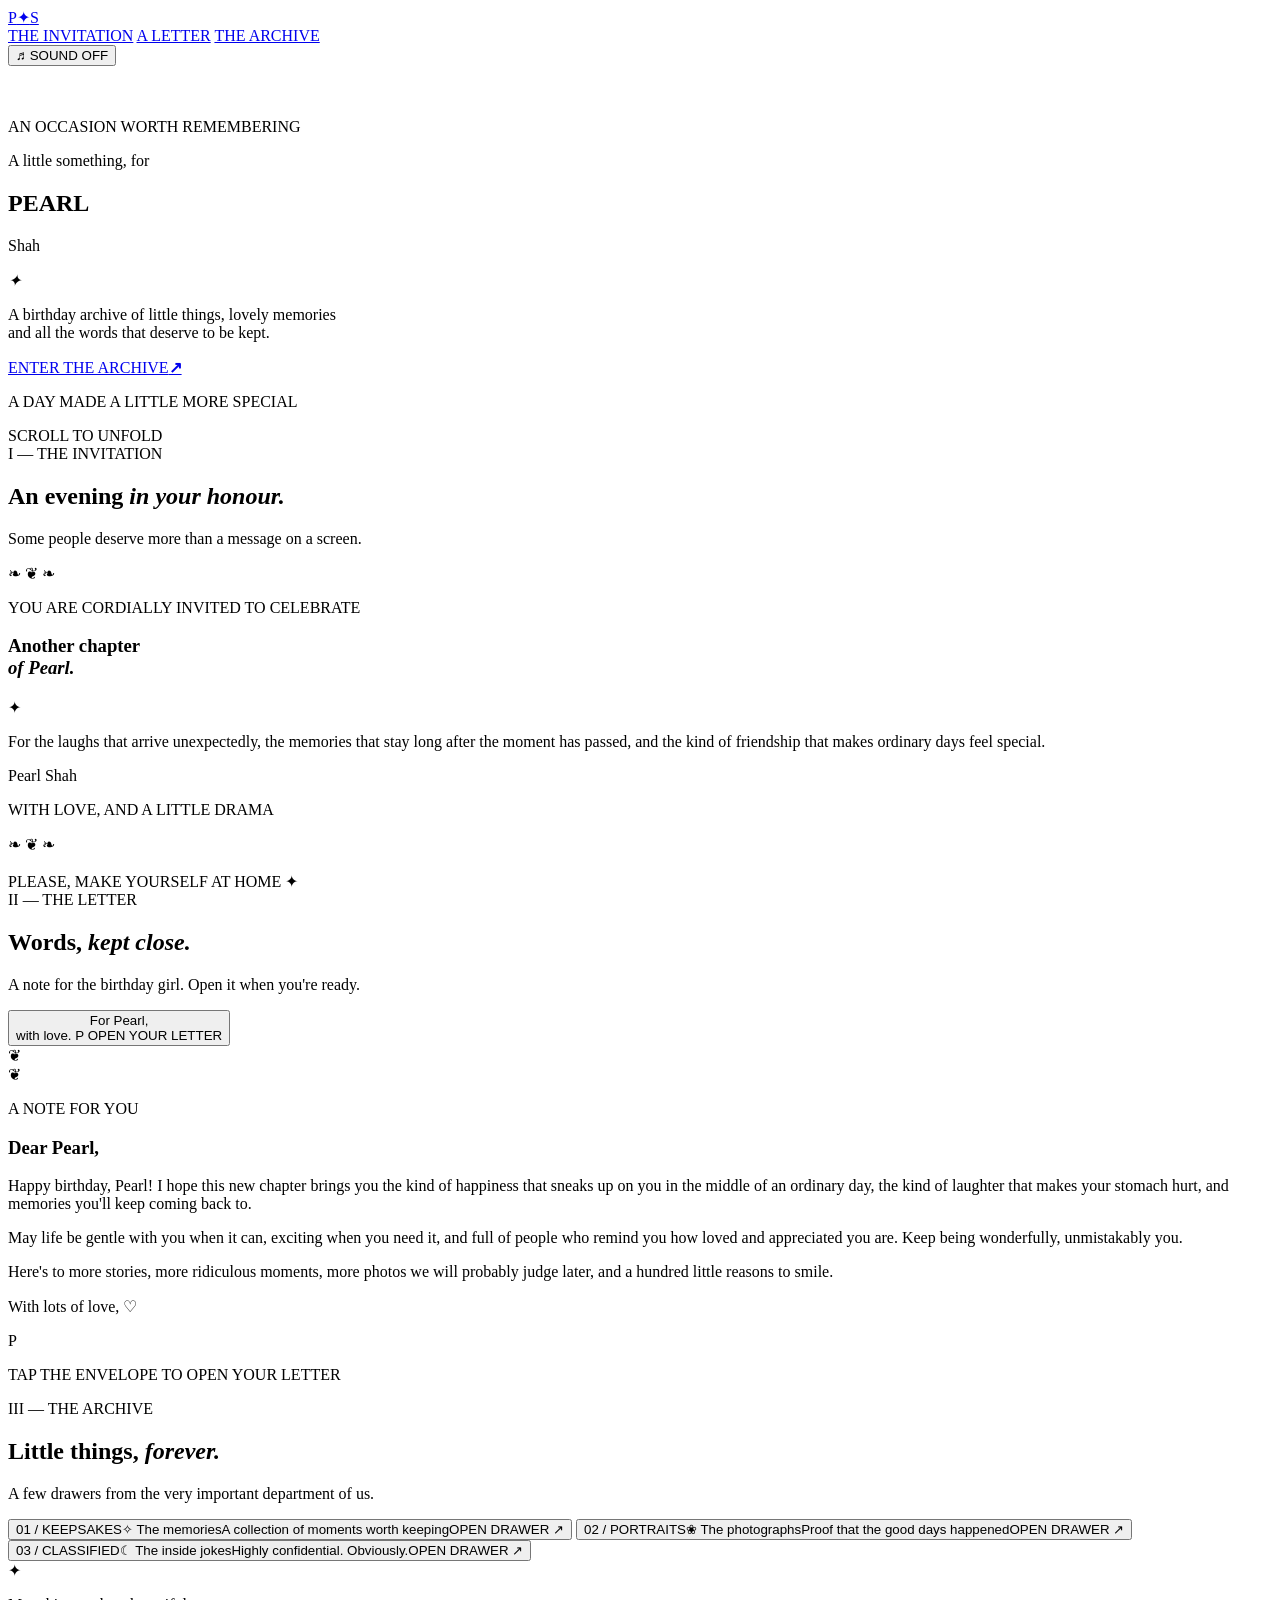
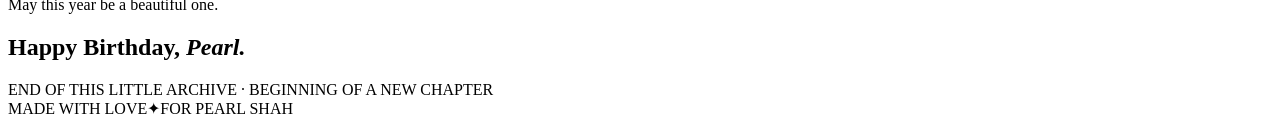
==== commit f623ee65: "Rebuild Pearl Shah birthday site with layered gothic design" ====
--- a/index.html
+++ b/index.html
@@ -1,1223 +1,141 @@
-
 <!DOCTYPE html>
 <html lang="en">
 <head>
-<meta charset="UTF-8">
-<meta name="viewport" content="width=device-width, initial-scale=1.0">
-<title>For Pearl Shah ♡</title>
+  <meta charset="UTF-8">
+  <meta name="viewport" content="width=device-width, initial-scale=1.0">
+  <meta name="theme-color" content="#090507">
+  <meta name="description" content="A little birthday archive made for Pearl Shah.">
+  <title>For Pearl Shah — A Birthday Archive</title>
+  <link rel="preconnect" href="https://fonts.googleapis.com">
+  <link rel="preconnect" href="https://fonts.gstatic.com" crossorigin>
+  <link href="https://fonts.googleapis.com/css2?family=Cinzel:wght@400;500;600;700&family=Cormorant+Garamond:ital,wght@0,400;0,500;0,600;1,400;1,500;1,600&family=Great+Vibes&display=swap" rel="stylesheet">
+  <link rel="stylesheet" href="style.css">
+</head>
+<body>
+  <div class="wallpaper" aria-hidden="true"></div>
+  <div class="lace lace-left" aria-hidden="true"></div>
+  <div class="lace lace-right" aria-hidden="true"></div>
+  <div class="grain" aria-hidden="true"></div>
+  <div class="petal-field" aria-hidden="true"></div>
+  <div class="smoke-screen" aria-hidden="true"><span></span><span></span><span></span></div>
 
-<link href="https://fonts.googleapis.com/css2?family=Cinzel:wght@400;500;600;700&family=Cormorant+Garamond:ital,wght@0,400;0,500;0,600;1,400;1,500&family=Great+Vibes&display=swap" rel="stylesheet">
+  <header class="topbar">
+    <a class="monogram" href="#home" aria-label="Back to top">P<span>✦</span>S</a>
+    <nav aria-label="Main navigation">
+      <a href="#invitation">THE INVITATION</a>
+      <a href="#letter">A LETTER</a>
+      <a href="#archive">THE ARCHIVE</a>
+    </nav>
+    <button class="sound-toggle" type="button" aria-label="Toggle ambient sound" title="Sound is off by default">♬ <span>SOUND OFF</span></button>
+  </header>
 
-<style>
-/* =================================
-   THEME
-================================= */
+  <main>
+    <section class="hero section" id="home">
+      <div class="hero-rose hero-rose-one" aria-hidden="true"><img src="assets/rose.svg" alt=""></div>
+      <div class="hero-rose hero-rose-two" aria-hidden="true"><img src="assets/rose.svg" alt=""></div>
+      <div class="hero-content">
+        <p class="eyebrow"><span></span> AN OCCASION WORTH REMEMBERING <span></span></p>
+        <p class="hero-kicker">A little something, for</p>
+        <h1>PEARL</h1>
+        <p class="hero-script">Shah</p>
+        <div class="gold-rule"><i>✦</i></div>
+        <p class="hero-subtitle">A birthday archive of little things, lovely memories<br>and all the words that deserve to be kept.</p>
+        <a class="wax-button" href="#invitation"><span>ENTER THE ARCHIVE</span><b>↗</b></a>
+        <p class="hero-date">A DAY MADE A LITTLE MORE SPECIAL</p>
+      </div>
+      <div class="scroll-cue"><span></span> SCROLL TO UNFOLD</div>
+    </section>
 
-:root {
-  --black: #080507;
-  --wine: #260812;
-  --burgundy: #4b0d1c;
-  --red: #791c32;
-  --gold: #b99a67;
-  --pale-gold: #e4cfaa;
-  --paper: #d8c5a0;
-  --ink: #38201d;
-}
+    <section class="invitation section" id="invitation">
+      <div class="section-heading">
+        <span class="section-number">I — THE INVITATION</span>
+        <h2>An evening <em>in your honour.</em></h2>
+        <p>Some people deserve more than a message on a screen.</p>
+      </div>
+      <article class="invite-card">
+        <div class="invite-inner">
+          <div class="invite-flourish top">❧ ❦ ❧</div>
+          <p class="invite-small">YOU ARE CORDIALLY INVITED TO CELEBRATE</p>
+          <h3>Another chapter<br><i>of Pearl.</i></h3>
+          <div class="invite-divider"><span>✦</span></div>
+          <p class="invite-copy">For the laughs that arrive unexpectedly, the memories that stay long after the moment has passed, and the kind of friendship that makes ordinary days feel special.</p>
+          <p class="invite-name">Pearl Shah</p>
+          <p class="invite-bottom">WITH LOVE, AND A LITTLE DRAMA</p>
+          <div class="invite-flourish bottom">❧ ❦ ❧</div>
+        </div>
+        <img class="invite-rose" src="assets/rose.svg" alt="" aria-hidden="true">
+      </article>
+      <div class="section-footnote">PLEASE, MAKE YOURSELF AT HOME <span>✦</span></div>
+    </section>
 
-* {
-  margin: 0;
-  padding: 0;
-  box-sizing: border-box;
-}
+    <section class="letter-section section" id="letter">
+      <div class="section-heading">
+        <span class="section-number">II — THE LETTER</span>
+        <h2>Words, <em>kept close.</em></h2>
+        <p>A note for the birthday girl. Open it when you're ready.</p>
+      </div>
+      <div class="letter-stage">
+        <button class="envelope" type="button" aria-label="Open the birthday letter" aria-expanded="false">
+          <span class="envelope-back"></span>
+          <span class="envelope-paper"><span>For Pearl,<br>with love.</span></span>
+          <span class="envelope-front"></span>
+          <span class="envelope-flap"></span>
+          <span class="wax-seal">P</span>
+          <span class="envelope-label">OPEN YOUR LETTER</span>
+        </button>
+        <article class="letter-paper" aria-hidden="true">
+          <div class="paper-corner corner-one">❦</div><div class="paper-corner corner-two">❦</div>
+          <p class="letter-date">A NOTE FOR YOU</p>
+          <h3>Dear Pearl,</h3>
+          <p>Happy birthday, Pearl! I hope this new chapter brings you the kind of happiness that sneaks up on you in the middle of an ordinary day, the kind of laughter that makes your stomach hurt, and memories you'll keep coming back to.</p>
+          <p>May life be gentle with you when it can, exciting when you need it, and full of people who remind you how loved and appreciated you are. Keep being wonderfully, unmistakably you.</p>
+          <p>Here's to more stories, more ridiculous moments, more photos we will probably judge later, and a hundred little reasons to smile.</p>
+          <p class="letter-sign">With lots of love, <span>♡</span></p>
+          <div class="letter-seal">P</div>
+        </article>
+      </div>
+      <p class="letter-hint">TAP THE ENVELOPE TO OPEN YOUR LETTER</p>
+    </section>
 
-html {
-  scroll-behavior: smooth;
-}
+    <section class="archive-section section" id="archive">
+      <div class="section-heading">
+        <span class="section-number">III — THE ARCHIVE</span>
+        <h2>Little things, <em>forever.</em></h2>
+        <p>A few drawers from the very important department of us.</p>
+      </div>
+      <div class="archive-grid">
+        <button class="archive-card memory-card" data-title="The memories" data-copy="The random conversations, the unexpected laughs, the days that became stories. Add your favourite shared memory here when you want to make this page even more personal.">
+          <span class="card-index">01 / KEEPSAKES</span><span class="card-icon">✧</span>
+          <span class="card-title">The memories</span><span class="card-caption">A collection of moments worth keeping</span><span class="card-open">OPEN DRAWER ↗</span>
+        </button>
+        <button class="archive-card photo-card" data-title="The photographs" data-copy="A place for the pictures that deserve their own little frame. Replace this note with a favourite photo or a tiny story behind it.">
+          <span class="card-index">02 / PORTRAITS</span><span class="card-icon">❀</span>
+          <span class="card-title">The photographs</span><span class="card-caption">Proof that the good days happened</span><span class="card-open">OPEN DRAWER ↗</span>
+        </button>
+        <button class="archive-card joke-card" data-title="The inside jokes" data-copy="The jokes that make absolutely no sense to anyone else. Add your favourite inside joke here — the more specific and ridiculous, the better.">
+          <span class="card-index">03 / CLASSIFIED</span><span class="card-icon">☾</span>
+          <span class="card-title">The inside jokes</span><span class="card-caption">Highly confidential. Obviously.</span><span class="card-open">OPEN DRAWER ↗</span>
+        </button>
+      </div>
+      <div class="closing-note">
+        <span class="closing-ornament">✦</span>
+        <p>May this year be a beautiful one.</p>
+        <h2>Happy Birthday, <em>Pearl.</em></h2>
+        <span class="closing-small">END OF THIS LITTLE ARCHIVE · BEGINNING OF A NEW CHAPTER</span>
+      </div>
+    </section>
+  </main>
 
-body {
-  background: var(--black);
-  color: var(--pale-gold);
-  font-family: 'Cormorant Garamond', serif;
-  overflow-x: hidden;
-}
+  <footer><span>MADE WITH LOVE</span><span class="footer-star">✦</span><span>FOR PEARL SHAH</span></footer>
 
-/* =================================
-   DAMASK WALLPAPER
-================================= */
-
-body::before {
-  content: "";
-  position: fixed;
-  inset: 0;
-  z-index: -3;
-
-  background:
-    radial-gradient(ellipse at center,
-      rgba(93, 13, 35, .35),
-      transparent 65%),
-    repeating-linear-gradient(
-      45deg,
-      transparent 0 18px,
-      rgba(145, 103, 70, .035) 19px 20px
-    ),
-    repeating-linear-gradient(
-      -45deg,
-      transparent 0 18px,
-      rgba(145, 103, 70, .035) 19px 20px
-    ),
-    #080507;
-}
-
-/* Ornamental wallpaper pattern */
-
-body::after {
-  content: "";
-  position: fixed;
-  inset: 0;
-  z-index: -2;
-  pointer-events: none;
-  opacity: .18;
-
-  background-image:
-    radial-gradient(ellipse at 50% 0%,
-      transparent 25%,
-      #9b704c 26%,
-      transparent 28%),
-    radial-gradient(ellipse at 50% 100%,
-      transparent 25%,
-      #9b704c 26%,
-      transparent 28%),
-    radial-gradient(ellipse at 0% 50%,
-      transparent 25%,
-      #9b704c 26%,
-      transparent 28%),
-    radial-gradient(ellipse at 100% 50%,
-      transparent 25%,
-      #9b704c 26%,
-      transparent 28%);
-
-  background-size: 65px 85px;
-}
-
-/* =================================
-   MAIN FRAME
-================================= */
-
-.frame {
-  width: min(1150px, 94%);
-  margin: 25px auto;
-  position: relative;
-
-  border: 1px solid var(--gold);
-  outline: 1px solid rgba(185,154,103,.35);
-  outline-offset: 7px;
-
-  background:
-    linear-gradient(
-      rgba(8,5,7,.91),
-      rgba(20,5,11,.94)
-    );
-
-  box-shadow:
-    0 0 35px #000,
-    inset 0 0 90px rgba(90,12,34,.2);
-}
-
-/* Lace-like frame edges */
-
-.frame::before,
-.frame::after {
-  content: "";
-  position: absolute;
-  left: 10px;
-  right: 10px;
-  height: 17px;
-  z-index: 5;
-  pointer-events: none;
-
-  background:
-    radial-gradient(circle,
-      transparent 5px,
-      var(--gold) 5.5px,
-      transparent 6.5px);
-
-  background-size: 15px 15px;
-}
-
-.frame::before {
-  top: 8px;
-}
-
-.frame::after {
-  bottom: 8px;
-}
-
-/* =================================
-   NAVIGATION
-================================= */
-
-nav {
-  display: flex;
-  justify-content: center;
-  flex-wrap: wrap;
-  gap: 35px;
-
-  padding: 38px 20px 25px;
-
-  border-bottom: 1px solid rgba(185,154,103,.4);
-}
-
-nav a {
-  font-family: 'Cinzel', serif;
-  font-size: 10px;
-  letter-spacing: 3px;
-  text-transform: uppercase;
-
-  color: var(--pale-gold);
-  text-decoration: none;
-  transition: .4s;
-}
-
-nav a:hover {
-  color: white;
-  text-shadow: 0 0 15px #a43a52;
-}
-
-/* =================================
-   SECTION DIVIDERS
-================================= */
-
-section {
-  position: relative;
-  padding: 100px clamp(22px, 7vw, 90px);
-  border-bottom: 1px solid rgba(185,154,103,.3);
-  scroll-margin-top: 20px;
-}
-
-.section-heading {
-  text-align: center;
-  margin-bottom: 55px;
-}
-
-.small-title {
-  font-family: 'Cinzel', serif;
-  font-size: 10px;
-  letter-spacing: 5px;
-  text-transform: uppercase;
-  color: var(--gold);
-}
-
-.section-heading h2 {
-  font-family: 'Cinzel', serif;
-  font-size: clamp(27px, 5vw, 43px);
-  font-weight: 400;
-  letter-spacing: 5px;
-  margin: 18px 0;
-  color: var(--pale-gold);
-}
-
-.section-heading p {
-  font-size: 20px;
-  font-style: italic;
-  color: #b8a58c;
-}
-
-.divider {
-  text-align: center;
-  color: var(--gold);
-  letter-spacing: 10px;
-  margin: 25px 0;
-}
-
-/* =================================
-   HERO
-================================= */
-
-.hero {
-  min-height: 720px;
-  display: grid;
-  place-items: center;
-  text-align: center;
-  overflow: hidden;
-
-  background:
-    radial-gradient(ellipse at center,
-      rgba(105,15,39,.42),
-      transparent 65%);
-}
-
-.hero-content {
-  position: relative;
-  z-index: 2;
-}
-
-.hero h1 {
-  font-family: 'Cinzel', serif;
-  font-size: clamp(55px, 11vw, 115px);
-  font-weight: 500;
-  letter-spacing: 15px;
-  color: #ead8b9;
-
-  text-shadow:
-    0 5px 15px #000,
-    0 0 30px rgba(132,34,56,.4);
-}
-
-.hero .script {
-  font-family: 'Great Vibes', cursive;
-  font-size: clamp(55px, 9vw, 95px);
-  color: #a94157;
-  margin-top: -5px;
-}
-
-.hero p {
-  max-width: 520px;
-  margin: 25px auto 35px;
-  font-size: 22px;
-  line-height: 1.6;
-  color: #c5b49b;
-}
-
-/* Rose-like CSS decoration */
-
-.rose {
-  position: absolute;
-  width: 210px;
-  height: 240px;
-  opacity: .8;
-  filter: drop-shadow(0 15px 20px #000);
-  pointer-events: none;
-}
-
-.rose::before {
-  content: "";
-  position: absolute;
-  width: 115px;
-  height: 115px;
-  top: 25px;
-  left: 40px;
-  border-radius: 50%;
-
-  background:
-    radial-gradient(ellipse at 48% 45%,
-      #3a0918 0 12%,
-      #a63850 13% 18%,
-      #5e1028 20% 28%,
-      #a33c51 30% 37%,
-      #64142b 39% 49%,
-      #9c3048 52% 60%,
-      #3b0919 65%);
-
-  box-shadow:
-    inset 0 0 15px #21040c,
-    0 0 25px rgba(113,20,44,.5);
-}
-
-.rose::after {
-  content: "";
-  position: absolute;
-  width: 90px;
-  height: 150px;
-  top: 115px;
-  left: 75px;
-  border-left: 4px solid #30452d;
-  transform: rotate(-12deg);
-
-  background:
-    radial-gradient(ellipse at 20% 30%,
-      #435d39 0 20%,
-      transparent 22%),
-    radial-gradient(ellipse at 85% 65%,
-      #30482f 0 20%,
-      transparent 22%);
-}
-
-.rose.left {
-  left: -65px;
-  top: 22%;
-  transform: rotate(-25deg);
-}
-
-.rose.right {
-  right: -65px;
-  bottom: 8%;
-  transform: rotate(155deg);
-}
-
-.button {
-  display: inline-block;
-  padding: 15px 30px;
-
-  border: 1px solid var(--gold);
-  background: rgba(65,10,25,.7);
-
-  color: var(--pale-gold);
-  font-family: 'Cinzel', serif;
-  font-size: 10px;
-  letter-spacing: 3px;
-  text-transform: uppercase;
-  text-decoration: none;
-
-  transition: .4s;
-}
-
-.button:hover {
-  background: var(--gold);
-  color: var(--black);
-  box-shadow: 0 0 25px rgba(185,154,103,.4);
-}
-
-/* =================================
-   INVITATION CARD
-================================= */
-
-.invitation {
-  max-width: 760px;
-  margin: auto;
-  position: relative;
-  text-align: center;
-
-  padding: 75px 35px;
-
-  color: var(--ink);
-
-  background:
-    radial-gradient(ellipse at 50% 0%,
-      rgba(255,255,255,.5),
-      transparent 55%),
-    repeating-linear-gradient(
-      0deg,
-      #d9c6a3 0 3px,
-      #d2bd97 4px 5px
-    );
-
-  border: 12px double #927047;
-  outline: 1px solid #d2b17c;
-  outline-offset: 8px;
-
-  box-shadow: 0 20px 55px #000;
-}
-
-.invitation::before,
-.invitation::after {
-  content: "❦";
-  position: absolute;
-  color: #7e2639;
-  font-size: 65px;
-}
-
-.invitation::before {
-  top: 5px;
-  left: 15px;
-}
-
-.invitation::after {
-  bottom: 5px;
-  right: 15px;
-}
-
-.invitation h3 {
-  font-family: 'Cinzel', serif;
-  font-size: clamp(25px, 5vw, 43px);
-  color: #48251f;
-  font-weight: 500;
-  margin: 25px 0 5px;
-}
-
-.invitation .script {
-  font-family: 'Great Vibes', cursive;
-  font-size: 60px;
-  color: #84263d;
-}
-
-.invitation p {
-  max-width: 550px;
-  margin: 25px auto;
-  font-size: 22px;
-  line-height: 1.7;
-}
-
-.seal {
-  height: 70px;
-  width: 70px;
-  margin: 25px auto 0;
-
-  display: grid;
-  place-items: center;
-
-  border-radius: 50%;
-  border: 3px double #d1ad72;
-
-  background:
-    radial-gradient(circle at 35% 25%,
-      #a94b5b,
-      #64172a 65%,
-      #2c0812);
-
-  color: #ead5ad;
-  font-family: 'Cinzel', serif;
-  font-size: 23px;
-
-  box-shadow: 0 5px 15px #755038;
-}
-
-/* =================================
-   LETTER AND ENVELOPE
-================================= */
-
-.letter-layout {
-  display: grid;
-  grid-template-columns: .85fr 1.15fr;
-  gap: 40px;
-  align-items: center;
-}
-
-.envelope-area {
-  min-height: 340px;
-  display: grid;
-  place-items: center;
-}
-
-.envelope {
-  width: min(100%, 330px);
-  height: 220px;
-  position: relative;
-  cursor: pointer;
-  filter: drop-shadow(0 15px 20px #000);
-  transition: .4s;
-}
-
-.envelope:hover {
-  transform: translateY(-7px);
-}
-
-.envelope-back {
-  position: absolute;
-  inset: 0;
-  background: #4c0e20;
-  border: 1px solid var(--gold);
-}
-
-.envelope-front {
-  position: absolute;
-  inset: 0;
-
-  background: linear-gradient(145deg,#7b253b,#350b18);
-
-  clip-path: polygon(
-    0 0,
-    50% 58%,
-    100% 0,
-    100% 100%,
-    0 100%
-  );
-}
-
-.envelope-flap {
-  position: absolute;
-  inset: 0;
-  z-index: 2;
-
-  background: linear-gradient(145deg,#96394e,#4a1020);
-
-  clip-path: polygon(0 0,100% 0,50% 58%);
-  transform-origin: top;
-  transition: .7s;
-}
-
-.envelope.open .envelope-flap {
-  transform: rotateX(180deg);
-}
-
-.wax-seal {
-  position: absolute;
-  z-index: 3;
-  top: 48%;
-  left: 50%;
-  transform: translate(-50%,-50%);
-
-  width: 57px;
-  height: 57px;
-  border-radius: 50%;
-
-  display: grid;
-  place-items: center;
-
-  background: radial-gradient(circle at 35% 30%,#b34c5e,#4e0c1d);
-  border: 2px solid #c6a46c;
-
-  color: #ead5ae;
-  font-family: 'Cinzel', serif;
-  font-size: 20px;
-
-  transition: .4s;
-}
-
-.envelope.open .wax-seal {
-  opacity: 0;
-}
-
-.letter-paper {
-  padding: 45px;
-
-  color: var(--ink);
-
-  background:
-    radial-gradient(ellipse at 20% 15%,
-      rgba(255,255,255,.45),
-      transparent 50%),
-    linear-gradient(135deg,#dfcda9,#c9b48c);
-
-  border: 9px double #927047;
-  box-shadow: 0 15px 40px #000;
-
-  position: relative;
-}
-
-.letter-paper h3 {
-  font-family: 'Cinzel', serif;
-  font-size: 24px;
-  margin-bottom: 20px;
-}
-
-.letter-paper p {
-  font-size: 20px;
-  line-height: 1.7;
-  margin-bottom: 16px;
-}
-
-.letter-paper .script {
-  text-align: right;
-  font-family: 'Great Vibes', cursive;
-  font-size: 43px;
-  color: #84263d;
-}
-
-/* =================================
-   ARCHIVE CARDS
-================================= */
-
-.archive-grid {
-  display: grid;
-  grid-template-columns: repeat(2,1fr);
-  gap: 30px;
-}
-
-.archive-card {
-  position: relative;
-  min-height: 220px;
-  padding: 35px 25px;
-
-  text-align: center;
-  color: var(--pale-gold);
-
-  border: 1px solid var(--gold);
-  outline: 1px solid rgba(185,154,103,.3);
-  outline-offset: 5px;
-
-  background:
-    radial-gradient(ellipse at center,
-      rgba(100,16,39,.5),
-      transparent 75%),
-    linear-gradient(145deg,#19080e,#080507);
-
-  cursor: pointer;
-  transition: .4s;
-}
-
-.archive-card::before {
-  content: "";
-  position: absolute;
-  inset: 8px;
-  border: 1px solid rgba(185,154,103,.35);
-  pointer-events: none;
-}
-
-.archive-card:hover {
-  transform: translateY(-7px);
-  box-shadow: 0 15px 35px #000;
-}
-
-.archive-card .symbol {
-  color: #a13d52;
-  font-size: 37px;
-  margin-bottom: 15px;
-}
-
-.archive-card h3 {
-  font-family: 'Cinzel', serif;
-  font-size: 17px;
-  letter-spacing: 3px;
-  margin-bottom: 12px;
-}
-
-.archive-card p {
-  color: #b7a58d;
-  font-size: 19px;
-  line-height: 1.5;
-}
-
-/* =================================
-   FOOTER
-================================= */
-
-footer {
-  text-align: center;
-  padding: 75px 20px;
-}
-
-footer .script {
-  font-family: 'Great Vibes', cursive;
-  color: #a13d52;
-  font-size: 53px;
-  margin: 15px 0;
-}
-
-footer p {
-  color: #b7a58d;
-  font-size: 19px;
-}
-
-/* =================================
-   MODAL
-================================= */
-
-.modal {
-  position: fixed;
-  inset: 0;
-  z-index: 1000;
-
-  display: none;
-  place-items: center;
-  padding: 20px;
-
-  background: rgba(0,0,0,.85);
-  backdrop-filter: blur(8px);
-}
-
-.modal.show {
-  display: grid;
-}
-
-.modal-content {
-  width: min(600px,100%);
-  padding: 45px 30px;
-
-  text-align: center;
-  color: var(--ink);
-
-  background: linear-gradient(135deg,#e0cfad,#cdb88f);
-  border: 10px double #98774c;
-}
-
-.modal-content h3 {
-  font-family: 'Cinzel', serif;
-  margin: 15px 0;
-}
-
-.modal-content p {
-  font-size: 21px;
-  line-height: 1.6;
-}
-
-.close {
-  float: right;
-  border: none;
-  background: none;
-  color: #5c2930;
-  font-size: 28px;
-  cursor: pointer;
-}
-
-/* =================================
-   SMOKE + WIND TRANSITION
-================================= */
-
-#smoke {
-  position: fixed;
-  inset: 0;
-  z-index: 900;
-  pointer-events: none;
-  visibility: hidden;
-  opacity: 0;
-
-  background:
-    radial-gradient(ellipse at 20% 50%,
-      rgba(145,111,117,.45),
-      transparent 45%),
-    radial-gradient(ellipse at 80% 50%,
-      rgba(60,48,55,.85),
-      transparent 50%),
-    rgba(5,2,5,.8);
-}
-
-#smoke.active {
-  visibility: visible;
-  animation: smokeFade 1.3s ease-in-out forwards;
-}
-
-#smoke::before,
-#smoke::after {
-  content: "";
-  position: absolute;
-  width: 150%;
-  height: 80%;
-  left: -25%;
-  border-radius: 50%;
-  filter: blur(35px);
-
-  background:
-    radial-gradient(ellipse,
-      rgba(170,145,145,.32),
-      transparent 65%),
-    radial-gradient(ellipse at 70% 40%,
-      rgba(100,48,64,.5),
-      transparent 60%);
-}
-
-#smoke::before {
-  top: 0;
-  animation: windLeft 1.3s ease-in-out;
-}
-
-#smoke::after {
-  bottom: -15%;
-  animation: windRight 1.3s ease-in-out;
-}
-
-@keyframes smokeFade {
-  0% { opacity: 0; }
-  25%,75% { opacity: 1; }
-  100% { opacity: 0; visibility: hidden; }
-}
-
-@keyframes windLeft {
-  0% { transform: translateX(-45%) rotate(-8deg); }
-  50% { transform: translateX(5%) rotate(5deg); }
-  100% { transform: translateX(55%) rotate(-5deg); }
-}
-
-@keyframes windRight {
-  0% { transform: translateX(45%) rotate(8deg); }
-  50% { transform: translateX(-5%) rotate(-5deg); }
-  100% { transform: translateX(-55%) rotate(5deg); }
-}
-
-/* Floating petals */
-
-.petal {
-  position: fixed;
-  top: -30px;
-  z-index: 950;
-  color: #963047;
-  pointer-events: none;
-  animation: petalFall 2.7s linear forwards;
-}
-
-@keyframes petalFall {
-  to {
-    transform: translate(100px,110vh) rotate(500deg);
-    opacity: 0;
-  }
-}
-
-/* =================================
-   MOBILE
-================================= */
-
-@media(max-width:720px) {
-
-  .frame {
-    width: 92%;
-    margin: 15px auto;
-  }
-
-  nav {
-    gap: 17px;
-  }
-
-  nav a {
-    font-size: 9px;
-  }
-
-  .hero {
-    min-height: 590px;
-  }
-
-  .rose {
-    opacity: .35;
-    transform: scale(.75);
-  }
-
-  .rose.left {
-    left: -110px;
-  }
-
-  .rose.right {
-    right: -110px;
-  }
-
-  section {
-    padding: 75px 22px;
-  }
-
-  .letter-layout {
-    grid-template-columns: 1fr;
-  }
-
-  .archive-grid {
-    grid-template-columns: 1fr;
-  }
-
-  .letter-paper {
-    padding: 30px;
-  }
-}
-
-/* Accessibility */
-
-@media(prefers-reduced-motion:reduce) {
-  *,*::before,*::after {
-    scroll-behavior: auto !important;
-    animation-duration: .01ms !important;
-    transition-duration: .01ms !important;
-  }
-}
-</style>
-</head>
-
-<body>
-
-<div id="smoke"></div>
-
-<div class="modal" id="modal">
-  <div class="modal-content">
-    <button class="close" onclick="closeModal()">×</button>
-    <div class="small-title" style="color:#84623d">A little keepsake</div>
-    <h3 id="modal-title">For Pearl</h3>
-    <p id="modal-text"></p>
-  </div>
-</div>
-
-<div class="frame">
-
-<nav>
-  <a href="#home">The beginning</a>
-  <a href="#invitation">Invitation</a>
-  <a href="#letter">A letter</a>
-  <a href="#archive">The archive</a>
-</nav>
-
-<!-- HERO -->
-
-<section class="hero" id="home">
-
-  <div class="rose left"></div>
-  <div class="rose right"></div>
-
-  <div class="hero-content">
-    <div class="small-title">A little world, made for you</div>
-
-    <h1>PEARL</h1>
-    <div class="script">Shah</div>
-
-    <div class="divider">──── ✧ ❦ ✧ ────</div>
-
-    <p>
-      Some people deserve more than a birthday message.
-      Some people deserve a little world of their own.
-    </p>
-
-    <a href="#invitation" class="button">Enter the story</a>
+  <div class="memory-modal" role="dialog" aria-modal="true" aria-labelledby="modal-title" hidden>
+    <button class="modal-close" type="button" aria-label="Close">×</button>
+    <span class="modal-kicker">FROM THE ARCHIVE</span>
+    <h2 id="modal-title"></h2>
+    <p class="modal-copy"></p>
+    <span class="modal-ornament">❦</span>
   </div>
 
-</section>
-
-<!-- INVITATION -->
-
-<section id="invitation">
-
-  <div class="section-heading">
-    <div class="small-title">A formal little invitation</div>
-    <h2>FOR PEARL SHAH</h2>
-    <p>Sealed with affection, wrapped in mystery.</p>
-  </div>
-
-  <div class="invitation">
-
-    <div class="small-title" style="color:#72532f">
-      You are cordially invited to
-    </div>
-
-    <h3>A CELEBRATION OF YOU</h3>
-
-    <div class="script">dearest Pearl</div>
-
-    <div class="divider">✧ ❦ ✧</div>
-
-    <p>
-      To the girl who deserves all the lovely things life has to offer.
-      This little corner of the internet is dedicated to you,
-      your existence, and all the memories still waiting to happen.
-    </p>
-
-    <div class="seal">P</div>
-
-  </div>
-
-</section>
-
-<!-- LETTER -->
-
-<section id="letter">
-
-  <div class="section-heading">
-    <div class="small-title">From the heart</div>
-    <h2>AN UNFINISHED LETTER</h2>
-    <p>Some things are better written than said.</p>
-  </div>
-
-  <div class="letter-layout">
-
-    <div class="envelope-area">
-      <div class="envelope" id="envelope" onclick="openLetter()">
-
-        <div class="envelope-back"></div>
-        <div class="envelope-flap"></div>
-        <div class="envelope-front"></div>
-        <div class="wax-seal">P</div>
-
-      </div>
-    </div>
-
-    <div class="letter-paper">
-
-      <h3>Dear Pearl,</h3>
-
-      <p>
-        I wanted to make something that felt a little more special
-        than a simple birthday wish. So here it is: a tiny corner
-        of the internet, made just for you.
-      </p>
-
-      <p>
-        I hope this new chapter brings you beautiful surprises,
-        unforgettable memories, genuine happiness, and every little
-        thing you've been quietly wishing for.
-      </p>
-
-      <p>
-        Never forget that you deserve kindness, good people,
-        laughter that makes your stomach hurt, and moments
-        you will want to remember forever.
-      </p>
-
-      <p>
-        Here's to more stories, more chaos, more memories,
-        and all the lovely things yet to come.
-      </p>
-
-      <div class="script">With love ♡</div>
-
-    </div>
-
-  </div>
-
-</section>
-
-<!-- ARCHIVE -->
-
-<section id="archive">
-
-  <div class="section-heading">
-    <div class="small-title">The little collection</div>
-    <h2>THE ARCHIVE</h2>
-    <p>Little things that deserve to be kept.</p>
-  </div>
-
-  <div class="archive-grid">
-
-    <button class="archive-card"
-      onclick="showMemory('The memories','The silly moments, the long conversations, the unexpected adventures, and all the tiny memories that become the best ones.')">
-
-      <div class="symbol">❦</div>
-      <h3>THE MEMORIES</h3>
-      <p>Little moments that deserve a permanent place.</p>
-
-    </button>
-
-    <button class="archive-card"
-      onclick="showMemory('The photographs','A collection of snapshots, favourite pictures, and moments worth looking back on.')">
-
-      <div class="symbol">✧</div>
-      <h3>THE PHOTOGRAPHS</h3>
-      <p>Snapshots and favourite little moments.</p>
-
-    </button>
-
-    <button class="archive-card"
-      onclick="showMemory('The inside jokes','The jokes that make absolutely no sense to anyone else. The references that need no explanation. The kind of chaos that is simply yours.')">
-
-      <div class="symbol">♡</div>
-      <h3>THE INSIDE JOKES</h3>
-      <p>Things that make no sense to anyone else.</p>
-
-    </button>
-
-    <button class="archive-card"
-      onclick="showMemory('The little notes','A small reminder: you are appreciated, you are celebrated, and you deserve so many good things.')">
-
-      <div class="symbol">✉</div>
-      <h3>THE LITTLE NOTES</h3>
-      <p>Words that should never get lost in the noise.</p>
-
-    </button>
-
-  </div>
-
-</section>
-
-<footer>
-
-  <div class="divider">✧ ❦ ✧</div>
-
-  <div class="small-title">Made with affection</div>
-
-  <div class="script">For Pearl, always.</div>
-
-  <p>Some people make ordinary days feel a little less ordinary.</p>
-
-</footer>
-
-</div>
-
-<script>
-
-/* SMOKE TRANSITION */
-
-const smoke = document.getElementById("smoke");
-
-let busy = false;
-
-function createPetals() {
-
-  for (let i = 0; i < 12; i++) {
-
-    const petal = document.createElement("span");
-
-    petal.className = "petal";
-    petal.textContent = Math.random() > .5 ? "✿" : "❧";
-
-    petal.style.left = Math.random() * 100 + "vw";
-    petal.style.animationDelay = Math.random() * .5 + "s";
-    petal.style.fontSize = (12 + Math.random() * 15) + "px";
-
-    document.body.appendChild(petal);
-
-    setTimeout(() => petal.remove(), 3000);
-
-  }
-
-}
-
-function navigateTo(id) {
-
-  const section = document.querySelector(id);
-
-  if (!section) return;
-
-  if (busy) {
-    section.scrollIntoView({behavior:"smooth"});
-    return;
-  }
-
-  busy = true;
-
-  smoke.classList.remove("active");
-  void smoke.offsetWidth;
-  smoke.classList.add("active");
-
-  createPetals();
-
-  setTimeout(() => {
-    section.scrollIntoView({behavior:"smooth",block:"start"});
-  }, 450);
-
-  setTimeout(() => {
-    smoke.classList.remove("active");
-    busy = false;
-  }, 1350);
-
-}
-
-document.querySelectorAll('nav a,.hero a').forEach(link => {
-
-  link.addEventListener("click", event => {
-
-    const target = link.getAttribute("href");
-
-    if (target && target.startsWith("#")) {
-
-      event.preventDefault();
-      navigateTo(target);
-
-    }
-
-  });
-
-});
-
-
-/* LETTER */
-
-function openLetter() {
-
-  const envelope = document.getElementById("envelope");
-
-  envelope.classList.toggle("open");
-
-  showMemory(
-    "A letter for Pearl",
-    "Dear Pearl, this little corner of the internet is a reminder that you deserve happiness, kindness, laughter, and a year filled with beautiful memories. I hope this page makes you feel celebrated. With love ♡"
-  );
-
-}
-
-
-/* MEMORY CARDS */
-
-function showMemory(title, text) {
-
-  document.getElementById("modal-title").textContent = title;
-  document.getElementById("modal-text").textContent = text;
-
-  document.getElementById("modal").classList.add("show");
-
-}
-
-function closeModal() {
-
-  document.getElementById("modal").classList.remove("show");
-
-}
-
-document.getElementById("modal").addEventListener("click", event => {
-
-  if (event.target.id === "modal") {
-    closeModal();
-  }
-
-});
-
-document.addEventListener("keydown", event => {
-
-  if (event.key === "Escape") {
-    closeModal();
-  }
-
-});
-
-</script>
-
+  <script src="script.js"></script>
 </body>
-</html>
+</html>
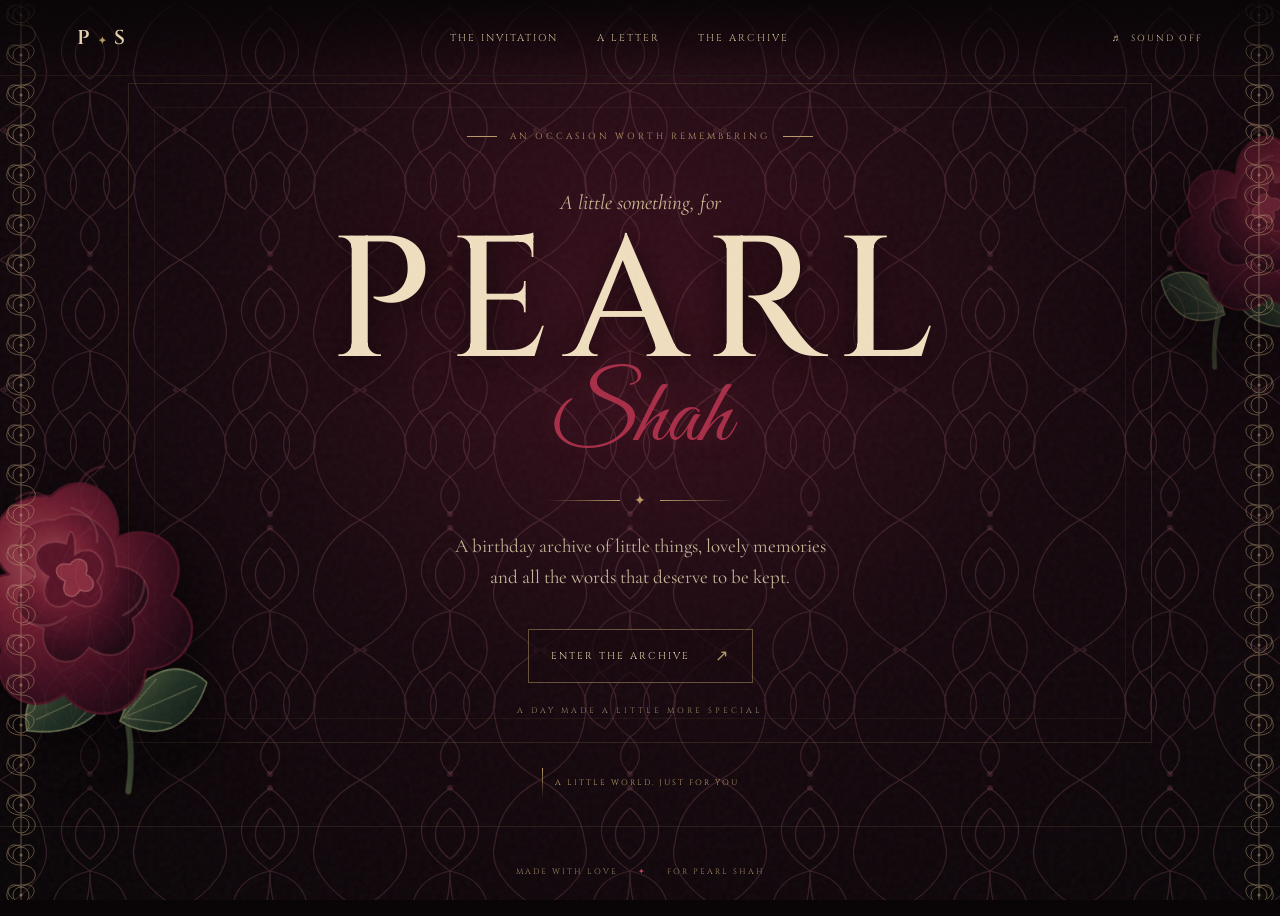
==== commit 1b42ac65: "Create true separate home page" ====
--- a/index.html
+++ b/index.html
@@ -5,7 +5,7 @@
   <meta name="viewport" content="width=device-width, initial-scale=1.0">
   <meta name="theme-color" content="#090507">
   <meta name="description" content="A little birthday archive made for Pearl Shah.">
-  <title>For Pearl Shah — A Birthday Archive</title>
+  <title>Home — For Pearl Shah</title>
   <link rel="preconnect" href="https://fonts.googleapis.com">
   <link rel="preconnect" href="https://fonts.gstatic.com" crossorigin>
   <link href="https://fonts.googleapis.com/css2?family=Cinzel:wght@400;500;600;700&family=Cormorant+Garamond:ital,wght@0,400;0,500;0,600;1,400;1,500;1,600&family=Great+Vibes&display=swap" rel="stylesheet">
@@ -13,24 +13,20 @@
 </head>
 <body>
   <div class="wallpaper" aria-hidden="true"></div>
-  <div class="lace lace-left" aria-hidden="true"></div>
-  <div class="lace lace-right" aria-hidden="true"></div>
-  <div class="grain" aria-hidden="true"></div>
-  <div class="petal-field" aria-hidden="true"></div>
+  <div class="lace lace-left" aria-hidden="true"></div><div class="lace lace-right" aria-hidden="true"></div>
+  <div class="grain" aria-hidden="true"></div><div class="petal-field" aria-hidden="true"></div>
   <div class="smoke-screen" aria-hidden="true"><span></span><span></span><span></span></div>
 
   <header class="topbar">
-    <a class="monogram" href="#home" aria-label="Back to top">P<span>✦</span>S</a>
+    <a class="monogram" href="index.html" data-page-link aria-label="Home">P<span>✦</span>S</a>
     <nav aria-label="Main navigation">
-      <a href="#invitation">THE INVITATION</a>
-      <a href="#letter">A LETTER</a>
-      <a href="#archive">THE ARCHIVE</a>
+      <a href="invitation.html" data-page-link>THE INVITATION</a>
+      <a href="letter.html" data-page-link>A LETTER</a>
+      <a href="archive.html" data-page-link>THE ARCHIVE</a>
     </nav>
-    <button class="sound-toggle" type="button" aria-label="Toggle ambient sound" title="Sound is off by default">♬ <span>SOUND OFF</span></button>
+    <span class="sound-toggle">♬ <span>SOUND OFF</span></span>
   </header>
-
-  <main>
-    <section class="hero section" id="home">
+<main><section class="hero section" id="home">
       <div class="hero-rose hero-rose-one" aria-hidden="true"><img src="assets/rose.svg" alt=""></div>
       <div class="hero-rose hero-rose-two" aria-hidden="true"><img src="assets/rose.svg" alt=""></div>
       <div class="hero-content">
@@ -40,102 +36,12 @@
         <p class="hero-script">Shah</p>
         <div class="gold-rule"><i>✦</i></div>
         <p class="hero-subtitle">A birthday archive of little things, lovely memories<br>and all the words that deserve to be kept.</p>
-        <a class="wax-button" href="#invitation"><span>ENTER THE ARCHIVE</span><b>↗</b></a>
+        <a class="wax-button" href="invitation.html" data-page-link><span>ENTER THE ARCHIVE</span><b>↗</b></a>
         <p class="hero-date">A DAY MADE A LITTLE MORE SPECIAL</p>
       </div>
-      <div class="scroll-cue"><span></span> SCROLL TO UNFOLD</div>
-    </section>
-
-    <section class="invitation section" id="invitation">
-      <div class="section-heading">
-        <span class="section-number">I — THE INVITATION</span>
-        <h2>An evening <em>in your honour.</em></h2>
-        <p>Some people deserve more than a message on a screen.</p>
-      </div>
-      <article class="invite-card">
-        <div class="invite-inner">
-          <div class="invite-flourish top">❧ ❦ ❧</div>
-          <p class="invite-small">YOU ARE CORDIALLY INVITED TO CELEBRATE</p>
-          <h3>Another chapter<br><i>of Pearl.</i></h3>
-          <div class="invite-divider"><span>✦</span></div>
-          <p class="invite-copy">For the laughs that arrive unexpectedly, the memories that stay long after the moment has passed, and the kind of friendship that makes ordinary days feel special.</p>
-          <p class="invite-name">Pearl Shah</p>
-          <p class="invite-bottom">WITH LOVE, AND A LITTLE DRAMA</p>
-          <div class="invite-flourish bottom">❧ ❦ ❧</div>
-        </div>
-        <img class="invite-rose" src="assets/rose.svg" alt="" aria-hidden="true">
-      </article>
-      <div class="section-footnote">PLEASE, MAKE YOURSELF AT HOME <span>✦</span></div>
-    </section>
-
-    <section class="letter-section section" id="letter">
-      <div class="section-heading">
-        <span class="section-number">II — THE LETTER</span>
-        <h2>Words, <em>kept close.</em></h2>
-        <p>A note for the birthday girl. Open it when you're ready.</p>
-      </div>
-      <div class="letter-stage">
-        <button class="envelope" type="button" aria-label="Open the birthday letter" aria-expanded="false">
-          <span class="envelope-back"></span>
-          <span class="envelope-paper"><span>For Pearl,<br>with love.</span></span>
-          <span class="envelope-front"></span>
-          <span class="envelope-flap"></span>
-          <span class="wax-seal">P</span>
-          <span class="envelope-label">OPEN YOUR LETTER</span>
-        </button>
-        <article class="letter-paper" aria-hidden="true">
-          <div class="paper-corner corner-one">❦</div><div class="paper-corner corner-two">❦</div>
-          <p class="letter-date">A NOTE FOR YOU</p>
-          <h3>Dear Pearl,</h3>
-          <p>Happy birthday, Pearl! I hope this new chapter brings you the kind of happiness that sneaks up on you in the middle of an ordinary day, the kind of laughter that makes your stomach hurt, and memories you'll keep coming back to.</p>
-          <p>May life be gentle with you when it can, exciting when you need it, and full of people who remind you how loved and appreciated you are. Keep being wonderfully, unmistakably you.</p>
-          <p>Here's to more stories, more ridiculous moments, more photos we will probably judge later, and a hundred little reasons to smile.</p>
-          <p class="letter-sign">With lots of love, <span>♡</span></p>
-          <div class="letter-seal">P</div>
-        </article>
-      </div>
-      <p class="letter-hint">TAP THE ENVELOPE TO OPEN YOUR LETTER</p>
-    </section>
-
-    <section class="archive-section section" id="archive">
-      <div class="section-heading">
-        <span class="section-number">III — THE ARCHIVE</span>
-        <h2>Little things, <em>forever.</em></h2>
-        <p>A few drawers from the very important department of us.</p>
-      </div>
-      <div class="archive-grid">
-        <button class="archive-card memory-card" data-title="The memories" data-copy="The random conversations, the unexpected laughs, the days that became stories. Add your favourite shared memory here when you want to make this page even more personal.">
-          <span class="card-index">01 / KEEPSAKES</span><span class="card-icon">✧</span>
-          <span class="card-title">The memories</span><span class="card-caption">A collection of moments worth keeping</span><span class="card-open">OPEN DRAWER ↗</span>
-        </button>
-        <button class="archive-card photo-card" data-title="The photographs" data-copy="A place for the pictures that deserve their own little frame. Replace this note with a favourite photo or a tiny story behind it.">
-          <span class="card-index">02 / PORTRAITS</span><span class="card-icon">❀</span>
-          <span class="card-title">The photographs</span><span class="card-caption">Proof that the good days happened</span><span class="card-open">OPEN DRAWER ↗</span>
-        </button>
-        <button class="archive-card joke-card" data-title="The inside jokes" data-copy="The jokes that make absolutely no sense to anyone else. Add your favourite inside joke here — the more specific and ridiculous, the better.">
-          <span class="card-index">03 / CLASSIFIED</span><span class="card-icon">☾</span>
-          <span class="card-title">The inside jokes</span><span class="card-caption">Highly confidential. Obviously.</span><span class="card-open">OPEN DRAWER ↗</span>
-        </button>
-      </div>
-      <div class="closing-note">
-        <span class="closing-ornament">✦</span>
-        <p>May this year be a beautiful one.</p>
-        <h2>Happy Birthday, <em>Pearl.</em></h2>
-        <span class="closing-small">END OF THIS LITTLE ARCHIVE · BEGINNING OF A NEW CHAPTER</span>
-      </div>
-    </section>
-  </main>
-
+      <div class="scroll-cue"><span></span> A LITTLE WORLD, JUST FOR YOU</div>
+    </section></main>
   <footer><span>MADE WITH LOVE</span><span class="footer-star">✦</span><span>FOR PEARL SHAH</span></footer>
-
-  <div class="memory-modal" role="dialog" aria-modal="true" aria-labelledby="modal-title" hidden>
-    <button class="modal-close" type="button" aria-label="Close">×</button>
-    <span class="modal-kicker">FROM THE ARCHIVE</span>
-    <h2 id="modal-title"></h2>
-    <p class="modal-copy"></p>
-    <span class="modal-ornament">❦</span>
-  </div>
-
   <script src="script.js"></script>
 </body>
 </html>
--- a/style.css
+++ b/style.css
@@ -0,0 +1,131 @@
+:root{--black:#090507;--wine:#210711;--burgundy:#4b1020;--red:#7c2036;--gold:#b89a68;--pale:#e4d1ad;--paper:#e4d5b7;--ink:#39231e;--muted:#a99578}
+*{box-sizing:border-box;margin:0;padding:0}
+html{scroll-behavior:smooth;scroll-padding-top:80px}
+body{background:var(--black);color:var(--pale);font-family:"Cormorant Garamond",serif;overflow-x:hidden}
+button,a{-webkit-tap-highlight-color:transparent}
+a{color:inherit;text-decoration:none}
+.wallpaper{position:fixed;inset:0;z-index:-5;background-color:#0b0609;background-image:url("assets/damask.svg"),radial-gradient(ellipse at 50% 35%,#39101d 0%,#16080e 48%,#080507 100%);background-size:360px 520px,cover;background-attachment:fixed}
+.grain{position:fixed;inset:0;z-index:8;pointer-events:none;opacity:.11;background-image:url("data:image/svg+xml,%3Csvg viewBox='0 0 180 180' xmlns='http://www.w3.org/2000/svg'%3E%3Cfilter id='n'%3E%3CfeTurbulence type='fractalNoise' baseFrequency='.9' numOctaves='3' stitchTiles='stitch'/%3E%3C/filter%3E%3Crect width='100%25' height='100%25' filter='url(%23n)' opacity='.35'/%3E%3C/svg%3E")}
+.lace{position:fixed;top:0;bottom:0;width:42px;z-index:3;pointer-events:none;opacity:.72;background-image:url("assets/lace.svg");background-size:42px 210px;background-repeat:repeat-y}
+.lace-left{left:0}.lace-right{right:0;transform:scaleX(-1)}
+.topbar{height:76px;position:fixed;z-index:12;top:0;left:0;right:0;display:flex;align-items:center;justify-content:space-between;padding:0 clamp(24px,6vw,90px);background:linear-gradient(#090507ed,transparent);border-bottom:1px solid #b89a6822}
+.monogram{font:600 20px Cinzel,serif;letter-spacing:3px;color:var(--pale)}.monogram span{font-size:10px;color:var(--gold);padding:0 5px}
+.topbar nav{display:flex;gap:clamp(16px,3vw,42px)}.topbar nav a,.sound-toggle{font:10px Cinzel,serif;letter-spacing:2px;color:#cbb995;transition:color .25s}.topbar nav a:hover{color:#fff}
+.sound-toggle{border:0;background:none;cursor:pointer}.sound-toggle span{font-size:9px;margin-left:5px}
+.section{position:relative;min-height:100vh;padding:140px clamp(28px,9vw,150px) 110px;display:flex;flex-direction:column;align-items:center;justify-content:center;isolation:isolate}
+.hero{min-height:100svh;padding-top:130px;text-align:center;overflow:hidden}
+.hero:before{content:"";position:absolute;inset:10% 10%;border:1px solid #b89a682c;pointer-events:none;z-index:-1}
+.hero:after{content:"";position:absolute;inset:13% 12%;border:1px solid #b89a6815;pointer-events:none;z-index:-1}
+.hero-content{position:relative;z-index:2;max-width:760px}
+.eyebrow,.section-number,.invite-small,.invite-bottom,.hero-date,.scroll-cue,.section-footnote,.letter-hint,.card-index,.card-open,.closing-small,footer,.modal-kicker,.letter-date{font:10px Cinzel,serif;letter-spacing:3px;color:var(--gold)}
+.eyebrow{display:flex;align-items:center;justify-content:center;gap:13px;font-size:9px}.eyebrow span{width:30px;height:1px;background:var(--gold)}
+.hero-kicker{margin-top:48px;font-size:21px;font-style:italic;color:#cbb995}
+.hero h1{font:500 clamp(76px,15vw,172px)/.88 Cinzel,serif;letter-spacing:.09em;color:#f0dfbf;text-shadow:0 5px 35px #000,0 0 45px #7d273c55;margin:14px 0 0}
+.hero-script{font:clamp(54px,8vw,92px)/.9 "Great Vibes",cursive;color:#a82e48;margin-top:-1px;text-shadow:0 0 24px #a82e4840}
+.gold-rule{display:flex;align-items:center;justify-content:center;gap:14px;margin:30px auto 22px;color:var(--gold)}.gold-rule:before,.gold-rule:after{content:"";height:1px;width:74px;background:linear-gradient(90deg,transparent,var(--gold))}.gold-rule:after{transform:rotate(180deg)}.gold-rule i{font-style:normal;font-size:14px}
+.hero-subtitle{font-size:19px;line-height:1.6;color:#c5b496}
+.wax-button{display:inline-flex;align-items:center;gap:25px;margin-top:37px;padding:15px 22px;border:1px solid #b89a6880;color:var(--pale);font:10px Cinzel,serif;letter-spacing:2px;transition:.3s;background:#17080eaa}.wax-button b{font-size:16px;color:var(--gold);font-weight:400}.wax-button:hover{background:#501326;box-shadow:0 0 35px #7c203644;transform:translateY(-3px)}
+.hero-date{font-size:8px;margin-top:22px;color:#988366}
+.hero-rose{position:absolute;width:clamp(180px,25vw,370px);opacity:.78;z-index:1;filter:drop-shadow(0 18px 30px #000)}.hero-rose img{width:100%;height:auto}.hero-rose-one{left:-5%;bottom:2%;transform:rotate(-18deg)}.hero-rose-two{right:-7%;top:13%;width:clamp(145px,19vw,280px);transform:rotate(22deg) scaleX(-1);opacity:.54}
+.scroll-cue{position:absolute;bottom:28px;display:flex;align-items:center;gap:12px;font-size:8px;letter-spacing:2px}.scroll-cue span{height:30px;width:1px;background:linear-gradient(var(--gold),transparent)}
+.section-heading{text-align:center;max-width:700px;margin:0 auto 55px}.section-number{display:block;font-size:9px;margin-bottom:18px}.section-heading h2{font:400 clamp(36px,5vw,62px)/1.1 Cinzel,serif;color:#eddfc4}.section-heading h2 em{font-family:"Great Vibes",cursive;font-size:1.25em;color:#b94a60;font-weight:400}.section-heading>p{font-size:19px;color:#bba98c;margin-top:13px;font-style:italic}
+.invite-card{position:relative;width:min(640px,100%);padding:17px;background:linear-gradient(135deg,#9c7c4c,#e2c99b 15%,#7d603d 30%,#e5d2aa 50%,#70512e 75%,#d7bc8a);box-shadow:0 30px 90px #000b;transform:rotate(-1deg)}
+.invite-inner{position:relative;min-height:510px;padding:70px 10%;display:flex;flex-direction:column;align-items:center;justify-content:center;text-align:center;color:#422b23;background:radial-gradient(ellipse at 50% 45%,#f0e3c9,#d8c4a0 75%,#c4ad83);border:1px solid #765b3c;outline:1px solid #f0dfbd;outline-offset:-8px;overflow:hidden}
+.invite-inner:before,.invite-inner:after{content:"";position:absolute;width:160px;height:160px;border:1px solid #92734b55;transform:rotate(45deg)}.invite-inner:before{top:-115px;left:-115px}.invite-inner:after{bottom:-115px;right:-115px}
+.invite-flourish{font-size:28px;color:#8a6845;letter-spacing:8px}.invite-flourish.top{margin-bottom:35px}.invite-flourish.bottom{margin-top:35px}
+.invite-small{font-size:9px;color:#73583d;letter-spacing:2.5px}
+.invite-card h3{font:400 clamp(38px,6vw,62px)/1.05 Cinzel,serif;margin:26px 0 17px}.invite-card h3 i{font:50px "Great Vibes",cursive;color:#8c2539}
+.invite-divider{width:160px;display:flex;align-items:center;gap:12px;color:#9b754a;margin:12px 0 20px}.invite-divider:before,.invite-divider:after{content:"";height:1px;flex:1;background:#9b754a}.invite-copy{max-width:410px;font-size:18px;line-height:1.5;color:#61483a}.invite-name{font:36px "Great Vibes",cursive;color:#8e2b3f;margin-top:23px}.invite-bottom{font-size:8px;color:#826345;margin-top:13px;letter-spacing:2px}
+.invite-rose{position:absolute;width:180px;right:-48px;bottom:-55px;transform:rotate(-25deg);filter:drop-shadow(0 12px 12px #0006);opacity:.85}
+.section-footnote{margin-top:50px;font-size:8px}.section-footnote span{padding:0 12px;color:#b54a60}
+.letter-section{overflow:hidden}
+.letter-stage{width:min(900px,100%);min-height:480px;display:flex;align-items:center;justify-content:center;gap:30px;perspective:1200px}
+.envelope{position:relative;width:min(390px,80vw);height:260px;border:0;background:transparent;cursor:pointer;flex:none;filter:drop-shadow(0 22px 30px #0009);transition:transform .6s}.envelope:hover{transform:translateY(-7px) rotate(-1deg)}
+.envelope-back{position:absolute;inset:0;background:linear-gradient(145deg,#6d2633,#35101c);border:1px solid #bd9864}
+.envelope-paper{position:absolute;left:8%;right:8%;top:8%;height:82%;background:#e4d4b6;color:#563c30;display:grid;place-items:center;font:italic 24px "Great Vibes",cursive;line-height:1.3;transition:transform .9s;z-index:1}
+.envelope-front{position:absolute;inset:0;background:linear-gradient(140deg,#7c293b,#3b101d);clip-path:polygon(0 0,50% 57%,100% 0,100% 100%,0 100%);z-index:3;border-bottom:1px solid #c5a16b}
+.envelope-flap{position:absolute;inset:0;background:linear-gradient(145deg,#9b3c4d,#4a1423);clip-path:polygon(0 0,100% 0,50% 58%);transform-origin:top;transition:transform .8s;z-index:4;filter:drop-shadow(0 2px 2px #18060a)}
+.wax-seal{position:absolute;z-index:5;left:50%;top:58%;transform:translate(-50%,-50%);width:43px;height:43px;border-radius:50%;display:grid;place-items:center;background:radial-gradient(circle at 35% 30%,#b84b5c,#5d1024 70%);border:2px solid #b98762;color:#e4cda9;font:20px "Great Vibes",cursive;box-shadow:0 3px 10px #16050a}
+.envelope-label{position:absolute;left:0;right:0;bottom:-36px;text-align:center;font:9px Cinzel,serif;letter-spacing:2px;color:var(--gold)}
+.envelope.is-open .envelope-flap{transform:rotateX(180deg);z-index:0}.envelope.is-open .envelope-paper{transform:translateY(-115px);transition-delay:.25s}.envelope.is-open .wax-seal{opacity:0;transition:.25s}
+.letter-paper{position:relative;width:min(440px,100%);padding:42px 44px 38px;background:radial-gradient(ellipse at 50% 35%,#f1e5cc,#d6c29d);color:#493126;box-shadow:0 20px 65px #000a;border:1px solid #a88a5e;outline:1px solid #ddc89f;outline-offset:-7px;opacity:0;transform:translateX(40px) rotateY(-12deg) scale(.95);pointer-events:none;transition:opacity .7s,transform .8s;max-height:0;overflow:hidden}
+.letter-paper.is-visible{opacity:1;transform:translateX(0) rotateY(0) scale(1);pointer-events:auto;max-height:650px}
+.letter-paper h3{font:36px "Great Vibes",cursive;color:#8e2b3f;margin:16px 0}.letter-paper p:not(.letter-date):not(.letter-sign){font-size:17px;line-height:1.45;margin:0 0 13px}.letter-date{font-size:8px;color:#8b6c48}.letter-sign{font:italic 18px "Cormorant Garamond",serif;margin-top:20px}.letter-sign span{color:#9b3349}.letter-seal{position:absolute;right:35px;bottom:25px;width:35px;height:35px;border-radius:50%;display:grid;place-items:center;background:#722138;color:#e8d2aa;font:20px "Great Vibes",cursive;box-shadow:0 2px 6px #5b3a2c55}.paper-corner{position:absolute;color:#9d7c51;font-size:22px}.corner-one{top:18px;left:20px}.corner-two{right:20px;bottom:15px;transform:rotate(180deg)}
+.letter-hint{font-size:8px;margin-top:24px;color:#a48a65}
+.archive-grid{display:grid;grid-template-columns:repeat(3,1fr);gap:22px;width:min(1000px,100%)}
+.archive-card{min-height:300px;position:relative;display:flex;flex-direction:column;align-items:flex-start;text-align:left;padding:28px 25px;border:1px solid #b89a685e;color:var(--pale);cursor:pointer;overflow:hidden;transition:transform .35s,border-color .35s,box-shadow .35s;background:linear-gradient(145deg,#35101cdd,#10080cfa)}
+.archive-card:before{content:"";position:absolute;inset:8px;border:1px solid #b89a6833;pointer-events:none}.archive-card:after{content:"";position:absolute;width:180px;height:180px;border:1px solid #b89a6820;transform:rotate(45deg);right:-110px;bottom:-110px}
+.archive-card:hover{transform:translateY(-8px);border-color:#c5a16b;box-shadow:0 18px 50px #0008}
+.card-index{font-size:8px;color:#b89a68}.card-icon{font-size:42px;color:#a74a5b;margin:35px 0 18px}.card-title{font:25px Cinzel,serif;color:#ead9b8}.card-caption{font-size:17px;font-style:italic;color:#b6a284;margin-top:8px}.card-open{font-size:8px;margin-top:auto;padding-top:25px;color:#c9aa77}
+.closing-note{text-align:center;margin-top:130px}.closing-ornament{font-size:23px;color:var(--gold)}.closing-note p{font:italic 21px "Cormorant Garamond",serif;color:#c4b18f;margin:17px 0}.closing-note h2{font:400 clamp(36px,5vw,58px) Cinzel,serif}.closing-note h2 em{font:1.3em "Great Vibes",cursive;color:#b94a60}.closing-small{display:block;margin-top:25px;font-size:8px;color:#9a8464}
+footer{height:90px;border-top:1px solid #b89a6824;display:flex;align-items:center;justify-content:center;gap:20px;font-size:8px;letter-spacing:2px;color:#9a8464}footer .footer-star{color:#b34a60}
+.memory-modal{position:fixed;z-index:30;inset:50% auto auto 50%;transform:translate(-50%,-50%);width:min(500px,calc(100% - 42px));padding:60px 45px;background:radial-gradient(ellipse at 50% 35%,#f1e5cc,#d6c29d);color:#493126;text-align:center;border:10px double #9c7b50;box-shadow:0 0 0 100vmax #050204d9,0 20px 80px #000;animation:modalIn .35s ease both}
+.memory-modal[hidden]{display:none}.modal-close{position:absolute;top:10px;right:17px;border:0;background:none;color:#59372d;font-size:30px;cursor:pointer}.modal-kicker{font-size:8px;color:#8a6845}.memory-modal h2{font:38px "Great Vibes",cursive;color:#8e2b3f;margin:20px 0}.modal-copy{font-size:19px;line-height:1.5}.modal-ornament{display:block;margin-top:25px;font-size:25px;color:#9b754a}
+.smoke-screen{position:fixed;inset:-20%;z-index:20;pointer-events:none;opacity:0;visibility:hidden;overflow:hidden}.smoke-screen span{position:absolute;width:70vw;height:55vw;max-height:700px;filter:blur(45px);border-radius:50%;background:radial-gradient(ellipse,#762238b8 0%,#40101db0 28%,#17080f99 55%,transparent 72%)}.smoke-screen span:nth-child(1){left:-25%;top:20%}.smoke-screen span:nth-child(2){right:-20%;top:0;transform:scale(1.2)}.smoke-screen span:nth-child(3){left:20%;bottom:-45%;transform:scale(1.4)}
+.smoke-screen.play{visibility:visible;animation:smokePass 1.15s ease-in-out}.smoke-screen.play span:nth-child(1){animation:smokeLeft 1.15s ease-in-out}.smoke-screen.play span:nth-child(2){animation:smokeRight 1.15s ease-in-out}
+.petal{position:fixed;top:-30px;z-index:7;color:#8e263c;pointer-events:none;text-shadow:0 2px 8px #000;animation:fall linear forwards}
+@keyframes smokePass{0%{opacity:0}30%{opacity:1}70%{opacity:.92}100%{opacity:0}}
+@keyframes smokeLeft{0%{transform:translateX(-30vw) rotate(0)}100%{transform:translateX(80vw) rotate(25deg)}}
+@keyframes smokeRight{0%{transform:translateX(30vw) rotate(0)}100%{transform:translateX(-80vw) rotate(-25deg)}}
+@keyframes fall{to{transform:translate3d(var(--drift),110vh,0) rotate(620deg);opacity:.05}}
+@keyframes modalIn{from{opacity:0;transform:translate(-50%,-46%) scale(.96)}to{opacity:1;transform:translate(-50%,-50%) scale(1)}}
+@media(max-width:800px){.topbar{height:65px;padding:0 24px}.topbar nav{gap:13px}.topbar nav a{font-size:8px;letter-spacing:1px}.sound-toggle span{display:none}.lace{width:24px;background-size:24px 120px}.section{padding:115px 35px 85px}.hero-rose-one{left:-22%;bottom:3%;width:230px}.hero-rose-two{right:-22%;top:16%;width:190px}.letter-stage{flex-direction:column;gap:55px;padding:15px 0}.letter-paper{max-height:0;padding:0 35px;transition:opacity .7s,transform .8s,max-height .8s,padding .8s}.letter-paper.is-visible{max-height:700px;padding:42px 35px}.archive-grid{grid-template-columns:1fr;max-width:480px}.archive-card{min-height:240px}.closing-note{margin-top:90px}}
+@media(max-width:430px){.topbar nav a{font-size:7px}.monogram{font-size:16px}.hero h1{font-size:68px}.hero-kicker{margin-top:35px}.hero-subtitle{font-size:17px}.invite-inner{min-height:470px;padding:55px 8%}.invite-rose{width:130px}.letter-paper p:not(.letter-date):not(.letter-sign){font-size:16px}.section-heading h2{font-size:35px}}
+@media(prefers-reduced-motion:reduce){*,*:before,*:after{scroll-behavior:auto!important;animation-duration:.01ms!important;animation-iteration-count:1!important;transition-duration:.01ms!important}}
+
+
+/* TRUE PAGE-TO-PAGE EXPERIENCE */
+main .section{display:none;min-height:calc(100svh - 90px);animation:pageReveal .75s ease both}
+main .section.is-active{display:flex}
+main .section.is-leaving{display:flex;pointer-events:none}
+@keyframes pageReveal{from{opacity:0;transform:translateY(18px);filter:blur(8px)}to{opacity:1;transform:translateY(0);filter:blur(0)}}
+body.page-transitioning{overflow:hidden}
+.smoke-screen{z-index:50}
+.smoke-screen span{mix-blend-mode:screen}
+@media(max-width:800px){main .section{min-height:calc(100svh - 65px)}}
+
+
+/* HIGH-VISIBILITY SMOKY WIND PAGE TRANSITION */
+.smoke-screen{
+  z-index:50;
+  inset:-12%;
+  opacity:0;
+  overflow:hidden;
+  isolation:isolate;
+}
+.smoke-screen:before{
+  content:"";
+  position:absolute;
+  inset:-18%;
+  opacity:0;
+  transform:translateX(-85%) scale(1.25) rotate(-8deg);
+  background:
+    radial-gradient(ellipse at 18% 48%,#a13a55 0%,#692039d9 17%,transparent 43%),
+    radial-gradient(ellipse at 42% 28%,#54162dcc 0%,#32101fc9 28%,transparent 57%),
+    radial-gradient(ellipse at 67% 65%,#8b2a45d9 0%,#421225d9 25%,transparent 55%),
+    radial-gradient(ellipse at 88% 42%,#260b18 0%,transparent 50%);
+  filter:blur(24px);
+  mix-blend-mode:screen;
+}
+.smoke-screen.play{visibility:visible;animation:smokeCurtain 1.7s ease-in-out both}
+.smoke-screen.play:before{animation:smokeWind 1.7s cubic-bezier(.65,0,.25,1) both}
+.smoke-screen.play span:nth-child(1){animation:smokeLeft 1.7s ease-in-out both}
+.smoke-screen.play span:nth-child(2){animation:smokeRight 1.7s ease-in-out both}
+.smoke-screen.play span:nth-child(3){animation:smokeLift 1.7s ease-in-out both}
+@keyframes smokeCurtain{
+  0%{opacity:0}
+  22%{opacity:1}
+  55%{opacity:1}
+  100%{opacity:0}
+}
+@keyframes smokeWind{
+  0%{opacity:0;transform:translateX(-85%) scale(1.25) rotate(-8deg)}
+  28%{opacity:1}
+  58%{opacity:1;transform:translateX(0%) scale(1.5) rotate(3deg)}
+  100%{opacity:0;transform:translateX(85%) scale(1.25) rotate(9deg)}
+}
+@keyframes smokeLift{
+  0%{transform:translate(-25vw,25vh) scale(.7)}
+  55%{transform:translate(12vw,-8vh) scale(1.35)}
+  100%{transform:translate(45vw,-25vh) scale(.9)}
+}
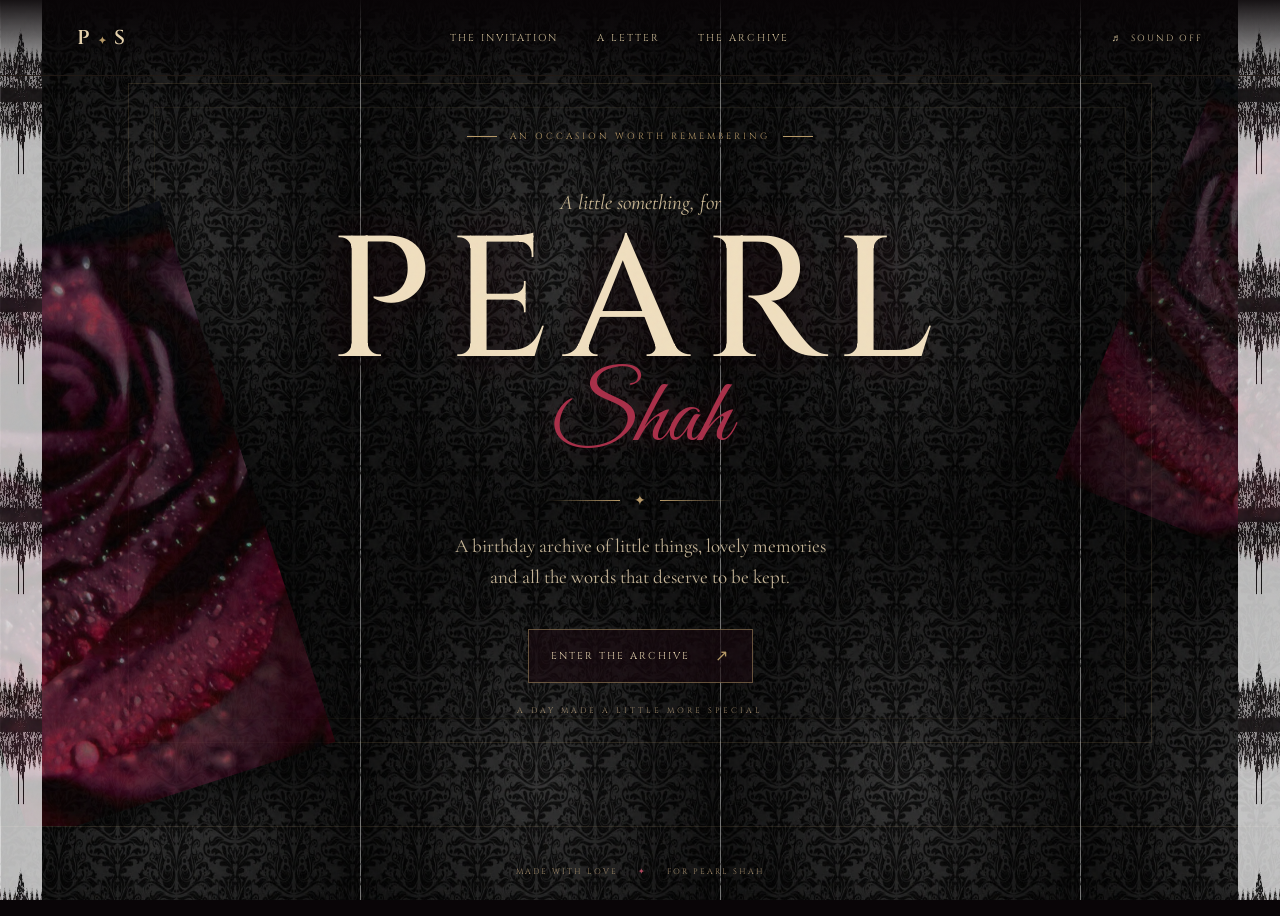
==== commit 0c8db268: "Use uploaded image assets" ====
--- a/index.html
+++ b/index.html
@@ -27,8 +27,8 @@
     <span class="sound-toggle">♬ <span>SOUND OFF</span></span>
   </header>
 <main><section class="hero section" id="home">
-      <div class="hero-rose hero-rose-one" aria-hidden="true"><img src="assets/rose.svg" alt=""></div>
-      <div class="hero-rose hero-rose-two" aria-hidden="true"><img src="assets/rose.svg" alt=""></div>
+      <div class="hero-rose hero-rose-one" aria-hidden="true"><img src="assets/rose.png" alt=""></div>
+      <div class="hero-rose hero-rose-two" aria-hidden="true"><img src="assets/rose.png" alt=""></div>
       <div class="hero-content">
         <p class="eyebrow"><span></span> AN OCCASION WORTH REMEMBERING <span></span></p>
         <p class="hero-kicker">A little something, for</p>
--- a/style.css
+++ b/style.css
@@ -4,9 +4,9 @@
 body{background:var(--black);color:var(--pale);font-family:"Cormorant Garamond",serif;overflow-x:hidden}
 button,a{-webkit-tap-highlight-color:transparent}
 a{color:inherit;text-decoration:none}
-.wallpaper{position:fixed;inset:0;z-index:-5;background-color:#0b0609;background-image:url("assets/damask.svg"),radial-gradient(ellipse at 50% 35%,#39101d 0%,#16080e 48%,#080507 100%);background-size:360px 520px,cover;background-attachment:fixed}
+.wallpaper{position:fixed;inset:0;z-index:-5;background-color:#0b0609;background-image:url("assets/damask.png"),radial-gradient(ellipse at 50% 35%,#39101d 0%,#16080e 48%,#080507 100%);background-size:360px 520px,cover;background-attachment:fixed}
 .grain{position:fixed;inset:0;z-index:8;pointer-events:none;opacity:.11;background-image:url("data:image/svg+xml,%3Csvg viewBox='0 0 180 180' xmlns='http://www.w3.org/2000/svg'%3E%3Cfilter id='n'%3E%3CfeTurbulence type='fractalNoise' baseFrequency='.9' numOctaves='3' stitchTiles='stitch'/%3E%3C/filter%3E%3Crect width='100%25' height='100%25' filter='url(%23n)' opacity='.35'/%3E%3C/svg%3E")}
-.lace{position:fixed;top:0;bottom:0;width:42px;z-index:3;pointer-events:none;opacity:.72;background-image:url("assets/lace.svg");background-size:42px 210px;background-repeat:repeat-y}
+.lace{position:fixed;top:0;bottom:0;width:42px;z-index:3;pointer-events:none;opacity:.72;background-image:url("assets/lace.png");background-size:42px 210px;background-repeat:repeat-y}
 .lace-left{left:0}.lace-right{right:0;transform:scaleX(-1)}
 .topbar{height:76px;position:fixed;z-index:12;top:0;left:0;right:0;display:flex;align-items:center;justify-content:space-between;padding:0 clamp(24px,6vw,90px);background:linear-gradient(#090507ed,transparent);border-bottom:1px solid #b89a6822}
 .monogram{font:600 20px Cinzel,serif;letter-spacing:3px;color:var(--pale)}.monogram span{font-size:10px;color:var(--gold);padding:0 5px}
@@ -74,58 +74,32 @@
 @media(prefers-reduced-motion:reduce){*,*:before,*:after{scroll-behavior:auto!important;animation-duration:.01ms!important;animation-iteration-count:1!important;transition-duration:.01ms!important}}
 
 
-/* TRUE PAGE-TO-PAGE EXPERIENCE */
-main .section{display:none;min-height:calc(100svh - 90px);animation:pageReveal .75s ease both}
-main .section.is-active{display:flex}
-main .section.is-leaving{display:flex;pointer-events:none}
-@keyframes pageReveal{from{opacity:0;transform:translateY(18px);filter:blur(8px)}to{opacity:1;transform:translateY(0);filter:blur(0)}}
-body.page-transitioning{overflow:hidden}
-.smoke-screen{z-index:50}
-.smoke-screen span{mix-blend-mode:screen}
-@media(max-width:800px){main .section{min-height:calc(100svh - 65px)}}
 
-
-/* HIGH-VISIBILITY SMOKY WIND PAGE TRANSITION */
-.smoke-screen{
-  z-index:50;
-  inset:-12%;
-  opacity:0;
-  overflow:hidden;
-  isolation:isolate;
-}
-.smoke-screen:before{
-  content:"";
-  position:absolute;
-  inset:-18%;
-  opacity:0;
-  transform:translateX(-85%) scale(1.25) rotate(-8deg);
-  background:
-    radial-gradient(ellipse at 18% 48%,#a13a55 0%,#692039d9 17%,transparent 43%),
-    radial-gradient(ellipse at 42% 28%,#54162dcc 0%,#32101fc9 28%,transparent 57%),
-    radial-gradient(ellipse at 67% 65%,#8b2a45d9 0%,#421225d9 25%,transparent 55%),
-    radial-gradient(ellipse at 88% 42%,#260b18 0%,transparent 50%);
-  filter:blur(24px);
-  mix-blend-mode:screen;
-}
-.smoke-screen.play{visibility:visible;animation:smokeCurtain 1.7s ease-in-out both}
-.smoke-screen.play:before{animation:smokeWind 1.7s cubic-bezier(.65,0,.25,1) both}
-.smoke-screen.play span:nth-child(1){animation:smokeLeft 1.7s ease-in-out both}
-.smoke-screen.play span:nth-child(2){animation:smokeRight 1.7s ease-in-out both}
-.smoke-screen.play span:nth-child(3){animation:smokeLift 1.7s ease-in-out both}
-@keyframes smokeCurtain{
-  0%{opacity:0}
-  22%{opacity:1}
-  55%{opacity:1}
-  100%{opacity:0}
-}
-@keyframes smokeWind{
-  0%{opacity:0;transform:translateX(-85%) scale(1.25) rotate(-8deg)}
-  28%{opacity:1}
-  58%{opacity:1;transform:translateX(0%) scale(1.5) rotate(3deg)}
-  100%{opacity:0;transform:translateX(85%) scale(1.25) rotate(9deg)}
-}
-@keyframes smokeLift{
-  0%{transform:translate(-25vw,25vh) scale(.7)}
-  55%{transform:translate(12vw,-8vh) scale(1.35)}
-  100%{transform:translate(45vw,-25vh) scale(.9)}
-}
+/* ACTUAL MULTI-PAGE NAVIGATION + SMOKY WIND WIPE */
+body{min-height:100vh}
+main>.section{min-height:calc(100svh - 166px)}
+.hero{min-height:calc(100svh - 166px)}
+.scroll-cue{display:none}
+.smoke-screen{z-index:80;inset:-12%;opacity:0;visibility:hidden;pointer-events:none;overflow:hidden;isolation:isolate}
+.smoke-screen:before{content:"";position:absolute;inset:-18%;opacity:0;background:
+radial-gradient(ellipse at 18% 48%,#a13a55 0%,#692039ed 18%,transparent 45%),
+radial-gradient(ellipse at 42% 28%,#54162df2 0%,#32101fee 30%,transparent 58%),
+radial-gradient(ellipse at 67% 65%,#8b2a45ed 0%,#421225ee 27%,transparent 56%),
+radial-gradient(ellipse at 88% 42%,#260b18 0%,transparent 52%);filter:blur(25px);mix-blend-mode:screen}
+.smoke-screen span{position:absolute;width:78vw;height:60vw;max-height:760px;filter:blur(48px);border-radius:50%;background:radial-gradient(ellipse,#a13a55d9 0%,#54162de8 30%,#17080f99 62%,transparent 75%)}
+.smoke-screen span:nth-child(1){left:-30%;top:15%}.smoke-screen span:nth-child(2){right:-30%;top:0;transform:scale(1.2)}.smoke-screen span:nth-child(3){left:10%;bottom:-55%;transform:scale(1.4)}
+.smoke-screen.play{visibility:visible;animation:windCover 1.15s ease-in-out both}
+.smoke-screen.play:before{animation:windCloud 1.15s ease-in-out both}
+.smoke-screen.play span:nth-child(1){animation:windLeft 1.15s ease-in-out both}
+.smoke-screen.play span:nth-child(2){animation:windRight 1.15s ease-in-out both}
+.smoke-screen.play span:nth-child(3){animation:windLift 1.15s ease-in-out both}
+.smoke-screen.arrive{visibility:visible;opacity:1;animation:windReveal .9s ease-out both}
+@keyframes windCover{0%{opacity:0}25%,65%{opacity:1}100%{opacity:0}}
+@keyframes windCloud{0%{opacity:0;transform:translateX(-85%) scale(1.15) rotate(-9deg)}30%{opacity:1}65%{opacity:1;transform:translateX(0) scale(1.45) rotate(3deg)}100%{opacity:0;transform:translateX(90%) scale(1.2) rotate(10deg)}}
+@keyframes windLeft{0%{transform:translateX(-30vw)}100%{transform:translateX(95vw) rotate(24deg)}}
+@keyframes windRight{0%{transform:translateX(35vw)}100%{transform:translateX(-95vw) rotate(-24deg)}}
+@keyframes windLift{0%{transform:translate(-25vw,20vh) scale(.7)}60%{transform:translate(12vw,-5vh) scale(1.5)}100%{transform:translate(45vw,-22vh) scale(1)}}
+@keyframes windReveal{0%{opacity:1}100%{opacity:0;visibility:hidden}}
+.archive-extra-links{display:flex;justify-content:center;margin:60px auto 20px}
+@media(max-width:800px){main>.section,.hero{min-height:calc(100svh - 155px)}.section{padding:115px 35px 85px}}
+@media(prefers-reduced-motion:reduce){.smoke-screen.play,.smoke-screen.arrive{animation-duration:.01ms}}
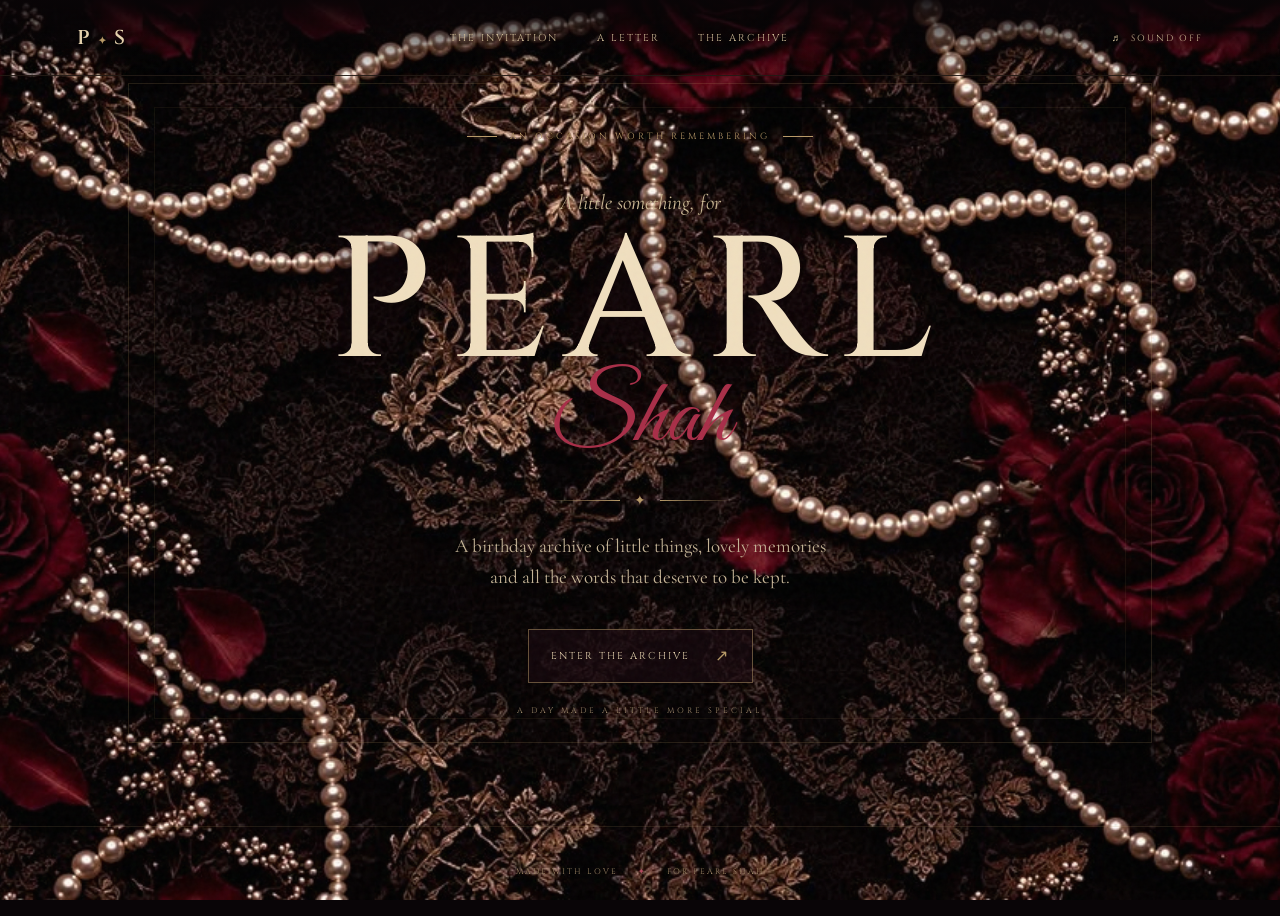
==== commit 71668c80: "Keep letter navigation in invitation flow" ====
--- a/index.html
+++ b/index.html
@@ -21,7 +21,7 @@
     <a class="monogram" href="index.html" data-page-link aria-label="Home">P<span>✦</span>S</a>
     <nav aria-label="Main navigation">
       <a href="invitation.html" data-page-link>THE INVITATION</a>
-      <a href="letter.html" data-page-link>A LETTER</a>
+      <a href="invitation.html" data-page-link>A LETTER</a>
       <a href="archive.html" data-page-link>THE ARCHIVE</a>
     </nav>
     <span class="sound-toggle">♬ <span>SOUND OFF</span></span>
--- a/style.css
+++ b/style.css
@@ -103,3 +103,119 @@
 .archive-extra-links{display:flex;justify-content:center;margin:60px auto 20px}
 @media(max-width:800px){main>.section,.hero{min-height:calc(100svh - 155px)}.section{padding:115px 35px 85px}}
 @media(prefers-reduced-motion:reduce){.smoke-screen.play,.smoke-screen.arrive{animation-duration:.01ms}}
+
+
+/* SOFTLY BLENDED IMAGE ASSETS */
+.wallpaper{
+  background-blend-mode:soft-light,normal;
+}
+.lace{
+  opacity:.28;
+  mix-blend-mode:screen;
+  filter:invert(1) sepia(.28) saturate(.65) brightness(.78);
+  -webkit-mask-image:linear-gradient(to bottom,transparent 0%,#000 9%,#000 91%,transparent 100%);
+  mask-image:linear-gradient(to bottom,transparent 0%,#000 9%,#000 91%,transparent 100%);
+}
+.hero-rose img,.invite-rose{
+  mix-blend-mode:screen;
+  opacity:.72;
+  filter:sepia(.16) saturate(.78) contrast(1.04) drop-shadow(0 12px 22px #0009);
+}
+.hero-rose-one{opacity:.68}
+.hero-rose-two{opacity:.43}
+.invite-rose{opacity:.68}
+@media(max-width:800px){
+  .lace{opacity:.2}
+  .hero-rose img,.invite-rose{opacity:.62}
+}
+
+
+/* REFINED ROSE + LACE INTEGRATION */
+.hero-rose{
+  overflow:visible;
+  -webkit-mask-image:radial-gradient(ellipse at 50% 50%,#000 38%,#000c 58%,#0006 72%,transparent 88%);
+  mask-image:radial-gradient(ellipse at 50% 50%,#000 38%,#000c 58%,#0006 72%,transparent 88%);
+}
+.hero-rose img{
+  display:block;
+  mix-blend-mode:screen;
+  opacity:.52;
+  filter:saturate(.72) brightness(.78) contrast(1.08);
+}
+.hero-rose-one{opacity:.62}
+.hero-rose-two{opacity:.38}
+.invite-rose{
+  mix-blend-mode:screen;
+  opacity:.5;
+  -webkit-mask-image:radial-gradient(ellipse at 50% 50%,#000 38%,#000b 60%,transparent 88%);
+  mask-image:radial-gradient(ellipse at 50% 50%,#000 38%,#000b 60%,transparent 88%);
+}
+.lace{
+  opacity:.16;
+  mix-blend-mode:screen;
+  filter:brightness(.72) sepia(.3) saturate(.55);
+  background-size:42px 210px;
+  -webkit-mask-image:linear-gradient(to bottom,transparent 0%,#000 12%,#000 88%,transparent 100%),linear-gradient(to right,transparent 0%,#000 35%,#000 65%,transparent 100%);
+  -webkit-mask-composite:source-in;
+  mask-image:linear-gradient(to bottom,transparent 0%,#000 12%,#000 88%,transparent 100%);
+}
+@media(max-width:800px){
+  .hero-rose img,.invite-rose{opacity:.43}
+  .lace{opacity:.12}
+}
+
+
+/* COMPLETE BACKGROUND ARTWORK — USE AS ONE COHESIVE IMAGE */
+.wallpaper{
+  background-color:#080406;
+  background-image:linear-gradient(rgba(7,3,6,.16),rgba(7,3,6,.16)),url("assets/background.png");
+  background-position:center center;
+  background-size:cover;
+  background-repeat:no-repeat;
+  background-attachment:fixed;
+}
+.lace,.hero-rose,.invite-rose{display:none!important}
+
+
+/* LETTER REVEAL — KEEP THE SHARED BACKGROUND */
+.letter-stage{gap:0;transition:gap .8s ease}
+.letter-paper{
+  flex:0 1 0;
+  width:0;
+  min-width:0;
+  padding-left:0;
+  padding-right:0;
+  border-left:0;
+  border-right:0;
+  outline:0;
+  transform:translateX(-28px) rotateY(-12deg) scale(.96);
+  transition:opacity .7s,transform .8s,width .8s,flex-basis .8s,padding .8s;
+}
+.letter-paper.is-visible{
+  max-height:1800px;
+  flex:0 1 440px;
+  width:min(440px,100%);
+  min-width:0;
+  padding:42px 44px 38px;
+  border:1px solid #a88a5e;
+  outline:1px solid #ddc89f;
+  outline-offset:-7px;
+  transform:translateX(0) rotateY(0) scale(1);
+}
+.letter-stage:has(.letter-paper.is-visible){gap:30px}
+.envelope.is-open{transform:translateY(-4px) scale(.96)}
+.envelope.is-open .envelope-label{opacity:0;transition:opacity .25s}
+@media(max-width:800px){
+  .letter-stage{gap:55px}
+  .letter-paper{flex:0 1 auto;width:100%;max-height:0;padding:0 35px;border:0;outline:0}
+  .letter-paper.is-visible{flex:0 1 auto;width:100%;max-height:1800px;padding:42px 35px;border:1px solid #a88a5e;outline:1px solid #ddc89f;outline-offset:-7px}
+  .letter-stage:has(.letter-paper.is-visible){gap:30px}
+}
+
+
+/* INVITATION TO LETTER: SAME DOCUMENT, NEXT SCREEN */
+.letter-screen{display:none;opacity:0;transform:translateY(18px)}
+.letter-screen.screen-active{display:block;animation:screenReveal .85s ease both}
+.invitation.screen-away{display:none}
+.next-screen{cursor:pointer;margin-top:34px}
+@keyframes screenReveal{from{opacity:0;transform:translateY(18px)}to{opacity:1;transform:translateY(0)}}
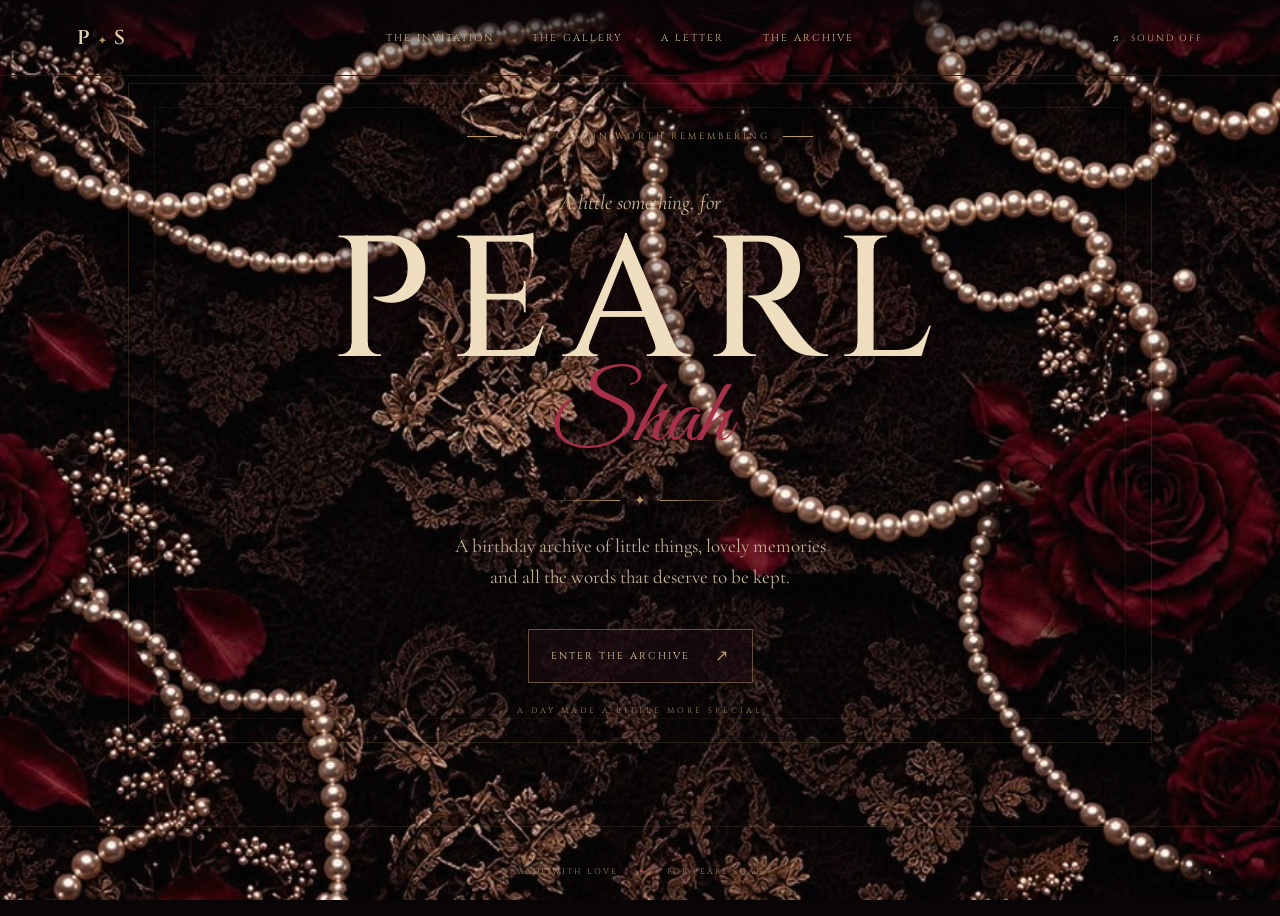
==== commit 3ff7ec05: "Add gallery navigation link" ====
--- a/index.html
+++ b/index.html
@@ -9,7 +9,7 @@
   <link rel="preconnect" href="https://fonts.googleapis.com">
   <link rel="preconnect" href="https://fonts.gstatic.com" crossorigin>
   <link href="https://fonts.googleapis.com/css2?family=Cinzel:wght@400;500;600;700&family=Cormorant+Garamond:ital,wght@0,400;0,500;0,600;1,400;1,500;1,600&family=Great+Vibes&display=swap" rel="stylesheet">
-  <link rel="stylesheet" href="style.css">
+  <link rel="stylesheet" href="style.css?v=parchment-20261115">
 </head>
 <body>
   <div class="wallpaper" aria-hidden="true"></div>
@@ -21,6 +21,7 @@
     <a class="monogram" href="index.html" data-page-link aria-label="Home">P<span>✦</span>S</a>
     <nav aria-label="Main navigation">
       <a href="invitation.html" data-page-link>THE INVITATION</a>
+      <a href="gallery.html" data-page-link>THE GALLERY</a>
       <a href="invitation.html" data-page-link>A LETTER</a>
       <a href="archive.html" data-page-link>THE ARCHIVE</a>
     </nav>
--- a/style.css
+++ b/style.css
@@ -219,3 +219,289 @@
 .invitation.screen-away{display:none}
 .next-screen{cursor:pointer;margin-top:34px}
 @keyframes screenReveal{from{opacity:0;transform:translateY(18px)}to{opacity:1;transform:translateY(0)}}
+
+
+/* VISIBLE AGED PARCHMENT — INVITATION, ENVELOPE INSERT + LETTER */
+
+/* ANTIQUE CRUMPLED PARCHMENT PAPER */
+
+.invite-inner,
+.envelope-paper,
+.letter-paper {
+    background-color: #d6bd91 !important;
+
+    background-image:
+        linear-gradient(
+            rgba(91, 58, 29, 0.16),
+            rgba(91, 58, 29, 0.16)
+        ),
+        url("assets/antique-parchment.jpg") !important;
+
+    background-size: cover !important;
+    background-position: center !important;
+    background-repeat: no-repeat !important;
+
+    border: 1px solid #92704a !important;
+
+    box-shadow:
+        inset 0 0 35px rgba(75, 46, 22, 0.32),
+        inset 0 0 9px rgba(255, 239, 204, 0.5),
+        0 15px 45px rgba(0, 0, 0, 0.35);
+}
+
+/* INVITATION PAPER */
+.invite-inner {
+    outline: 1px solid #ead5ad;
+    outline-offset: -8px;
+}
+
+/* ENVELOPE LETTER INSERT */
+.envelope-paper {
+    border-color: #98754b !important;
+}
+
+/* OPEN LETTER */
+.letter-paper {
+    border-color: #98754b !important;
+    outline: 1px solid #ead5ad;
+    outline-offset: -7px;
+}
+
+/* LETTER SLIDES UP FROM THE ENVELOPE — SHARED CENTRE */
+
+.letter-stage {
+    position: relative;
+    display: grid !important;
+    grid-template-columns: 1fr;
+    place-items: center;
+    width: min(900px, 100%);
+    min-height: 1000px;
+    perspective: 1200px;
+    overflow: visible;
+}
+
+/* Both elements occupy the exact same grid cell. */
+.envelope {
+    grid-area: 1 / 1;
+    position: relative !important;
+    top: auto !important;
+    left: auto !important;
+    justify-self: center;
+    align-self: center;
+    z-index: 4;
+    transform: translateY(160px);
+    transition: transform .8s ease;
+}
+
+.envelope:hover {
+    transform: translateY(153px);
+}
+
+.envelope.is-open {
+    transform: translateY(160px) scale(.96);
+}
+
+/* Hidden letter begins directly behind the envelope. */
+.letter-paper {
+    grid-area: 1 / 1;
+    position: relative !important;
+    top: auto !important;
+    left: auto !important;
+    justify-self: center;
+    align-self: center;
+    z-index: 6;
+    width: min(440px, calc(100% - 24px));
+    max-height: 0;
+    min-width: 0;
+    padding: 0 44px;
+    margin: 0;
+    overflow: hidden;
+    opacity: 0;
+    pointer-events: none;
+    border: 0 !important;
+    outline: 0 !important;
+    transform: translateY(160px) scale(.62);
+    transform-origin: center center;
+    transition:
+        max-height 1.1s ease,
+        padding .8s ease,
+        opacity .45s ease,
+        transform 1.1s cubic-bezier(.2,.75,.25,1),
+        border .3s ease;
+}
+
+/* It rises from the envelope while the envelope stays in front. */
+.letter-paper.is-visible {
+    max-height: 1200px;
+    padding: 42px 44px 38px;
+    opacity: 1;
+    pointer-events: auto;
+    border: 1px solid #98754b !important;
+    outline: 1px solid #ead5ad !important;
+    outline-offset: -7px;
+    transform: translateY(-105px) scale(1);
+}
+
+.envelope.is-open .envelope-flap {
+    transform: rotateX(180deg);
+    z-index: 0;
+}
+.envelope.is-open .envelope-label {
+    opacity: 0;
+    transition: opacity .25s;
+}
+
+@media(max-width:800px) {
+    .letter-stage {
+        min-height: 1120px;
+        display: grid !important;
+    }
+    .envelope {
+        width: min(350px, 85vw);
+        transform: translateY(245px);
+    }
+    .envelope:hover {
+        transform: translateY(238px);
+    }
+    .envelope.is-open {
+        transform: translateY(245px) scale(.96);
+    }
+    .letter-paper {
+        width: calc(100% - 20px);
+        padding: 0 28px;
+        transform: translateY(245px) scale(.62);
+    }
+    .letter-paper.is-visible {
+        max-height: 1500px;
+        padding: 38px 28px 34px;
+        transform: translateY(-95px) scale(1);
+    }
+}
+
+
+/* LETTER POSITION + READABLE TOP: CENTRED, HEIGHT-LIMITED REVEAL */
+.letter-stage{
+  position:relative;
+  display:flex !important;
+  align-items:center;
+  justify-content:center;
+  width:100%;
+  min-height:min(820px, calc(100svh - 190px));
+  overflow:visible;
+  perspective:1200px;
+}
+.envelope-wrap{
+  position:relative;
+  width:min(560px, calc(100vw - 40px));
+  height:min(720px, calc(100svh - 210px));
+  min-height:520px;
+  display:block;
+  isolation:isolate;
+}
+.envelope-wrap .letter-paper{
+  position:absolute !important;
+  left:50% !important;
+  top:50% !important;
+  bottom:auto !important;
+  z-index:1 !important;
+  box-sizing:border-box;
+  width:min(500px, calc(100vw - 48px));
+  height:min(68svh, 660px);
+  max-height:0;
+  min-width:0;
+  margin:0 !important;
+  padding:0 34px;
+  overflow-y:hidden;
+  overflow-x:hidden;
+  opacity:0;
+  border:0 !important;
+  outline:0 !important;
+  transform:translate(-50%, calc(-50% + 135px)) scale(.78);
+  transform-origin:center center;
+  pointer-events:none;
+  transition:
+    transform 1.1s cubic-bezier(.2,.75,.25,1),
+    opacity .45s ease,
+    max-height 1s ease,
+    padding .8s ease;
+}
+.envelope-wrap .letter-paper.is-visible{
+  z-index:6 !important;
+  max-height:min(68svh, 660px);
+  padding:38px 38px 34px;
+  border:1px solid #98754b !important;
+  outline:1px solid #ead5ad !important;
+  outline-offset:-7px;
+  opacity:1;
+  overflow-y:auto;
+  pointer-events:auto;
+  transform:translate(-50%, -50%) scale(1);
+  scrollbar-width:thin;
+  scrollbar-color:#98754b #d6bd91;
+}
+.envelope-wrap .letter-paper.is-visible::-webkit-scrollbar{width:6px}
+.envelope-wrap .letter-paper.is-visible::-webkit-scrollbar-thumb{background:#98754b;border-radius:8px}
+.envelope-wrap .envelope{
+  position:absolute !important;
+  left:50% !important;
+  top:auto !important;
+  bottom:0 !important;
+  z-index:5 !important;
+  width:min(390px, 88vw);
+  margin:0 !important;
+  transform:translateX(-50%);
+}
+.envelope-wrap .envelope:hover{transform:translate(-50%, -5px)}
+.envelope-wrap .envelope.is-open{transform:translateX(-50%)}
+.envelope-wrap .envelope.is-open .envelope-flap{transform:rotateX(180deg);z-index:0}
+.envelope-wrap .envelope.is-open .envelope-paper{transform:translateY(-115px);transition-delay:.25s}
+.envelope-wrap .envelope.is-open .wax-seal,
+.envelope-wrap .envelope.is-open .envelope-label{opacity:0;transition:opacity .25s ease}
+@media(max-width:800px){
+  .letter-stage{min-height:calc(100svh - 150px)}
+  .envelope-wrap{
+    width:calc(100vw - 32px);
+    height:calc(100svh - 170px);
+    min-height:560px;
+  }
+  .envelope-wrap .letter-paper{
+    width:calc(100vw - 42px);
+    height:68svh;
+    padding:0 24px;
+    transform:translate(-50%, calc(-50% + 125px)) scale(.76);
+  }
+  .envelope-wrap .letter-paper.is-visible{
+    max-height:68svh;
+    padding:34px 25px 30px;
+    transform:translate(-50%, -50%) scale(1);
+  }
+  .envelope-wrap .envelope{width:min(350px,86vw)}
+}
+
+
+/* PEARL'S VINTAGE PHOTO GALLERY */
+.gallery-section{max-width:1240px;margin:0 auto}
+.gallery-intro{display:flex;align-items:center;justify-content:center;gap:22px;margin:38px auto 42px;color:#c5a979;font:10px Cinzel,serif;letter-spacing:2.5px}
+.gallery-intro i{font:24px "Cormorant Garamond",serif;color:#a65a6b}
+.pearl-gallery{display:grid;grid-template-columns:repeat(4,minmax(0,1fr));gap:28px 24px;align-items:start}
+.gallery-frame{margin:0;padding:11px 11px 15px;background:linear-gradient(145deg,#ead8b7,#bda17a 55%,#e6d1aa);border:1px solid #8d6c4b;box-shadow:0 15px 34px #0008, inset 0 0 0 1px #fff5;transform:rotate(var(--tilt,0deg));transition:transform .35s ease,box-shadow .35s ease}
+.gallery-frame:nth-child(3n+1){--tilt:-1.8deg}
+.gallery-frame:nth-child(3n+2){--tilt:1.3deg}
+.gallery-frame:nth-child(3n){--tilt:-.6deg}
+.gallery-frame:hover{transform:translateY(-7px) rotate(0) scale(1.025);box-shadow:0 22px 42px #000b;z-index:2}
+.gallery-photo{position:relative;aspect-ratio:4/5;overflow:hidden;background:radial-gradient(ellipse at 50% 35%,#68404a,#211017 72%);border:1px solid #8f714f}
+.gallery-photo img{display:block;width:100%;height:100%;object-fit:cover;object-position:center;transition:transform .6s ease;filter:sepia(.08) saturate(.88)}
+.gallery-frame:hover .gallery-photo img{transform:scale(1.045)}
+.photo-placeholder{display:none;position:absolute;inset:0;align-items:center;justify-content:center;flex-direction:column;text-align:center;color:#d9c39c;font:11px Cinzel,serif;letter-spacing:2px;line-height:2.2}
+.photo-placeholder small{font-size:9px;color:#b58a78}
+.gallery-frame.missing .photo-placeholder{display:flex}
+.gallery-frame figcaption{display:flex;justify-content:space-between;align-items:center;padding:12px 4px 0;color:#4c2e26;font:10px Cinzel,serif;letter-spacing:1.7px}
+.gallery-frame figcaption i{font-style:normal;color:#805044}
+.gallery-ending{text-align:center;margin:86px auto 30px;color:#d8c6a6}
+.gallery-ending>span{font-size:28px;color:#a65a6b}
+.gallery-ending p{font:italic 22px "Cormorant Garamond",serif}
+.gallery-ending h2{font:42px "Cormorant Garamond",serif;margin:10px 0}
+.gallery-ending h2 em{color:#c28b91}
+.gallery-back{display:flex;justify-content:center;margin:35px auto 10px}
+@media(max-width:900px){.pearl-gallery{grid-template-columns:repeat(3,minmax(0,1fr));gap:20px}}
+@media(max-width:600px){.pearl-gallery{grid-template-columns:repeat(2,minmax(0,1fr));gap:16px 13px}.gallery-frame{padding:7px 7px 11px}.gallery-frame figcaption{font-size:8px;letter-spacing:1px}.gallery-intro{font-size:8px;gap:12px;letter-spacing:1.5px}.gallery-ending{margin-top:60px}.gallery-ending p{font-size:19px}}
